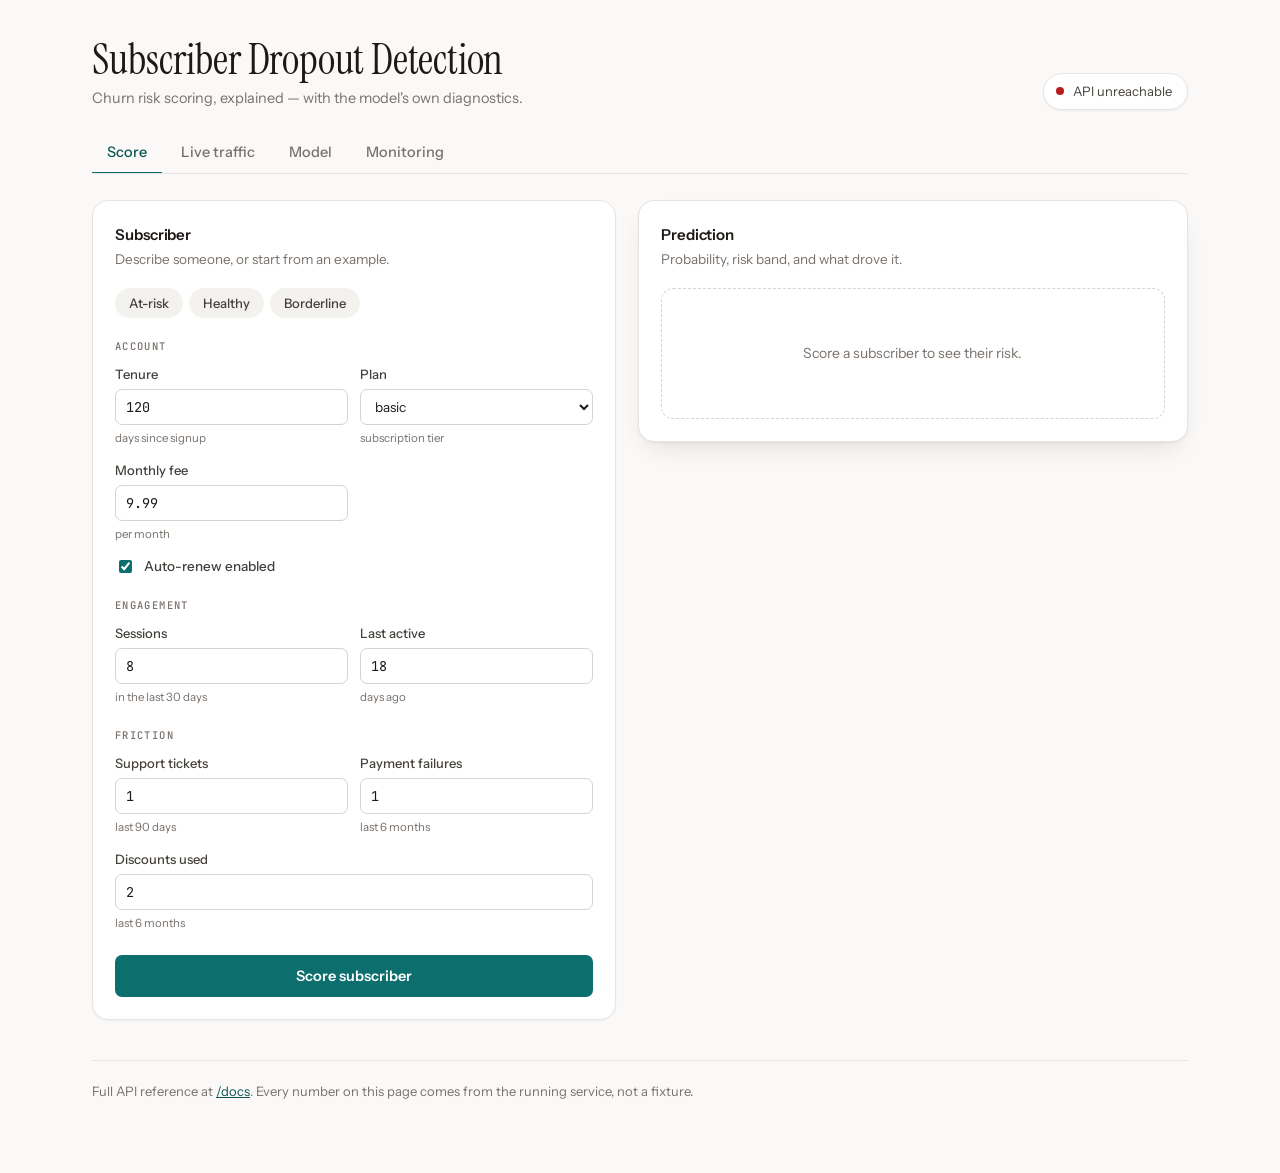
==== src/api/static/index.html @ 989a3d55 "Rebuild the dashboard, and retune presets that had gone quietly wrong The page was a nine-field form" ====
<!doctype html>
<html lang="en">
<head>
<meta charset="utf-8">
<meta name="viewport" content="width=device-width, initial-scale=1">
<title>Subscriber Dropout Detection</title>
<link rel="preconnect" href="https://fonts.googleapis.com">
<link rel="preconnect" href="https://fonts.gstatic.com" crossorigin>
<link rel="stylesheet" href="https://fonts.googleapis.com/css2?family=Instrument+Sans:wght@400;500;600&family=Instrument+Serif&family=JetBrains+Mono:wght@400;500&display=swap">
<style>
  /* ---------------------------------------------------------------------- *
   * Tokens. Every colour is declared here first so both themes resolve as a
   * set; the dark block below only ever redefines, never introduces.
   * ---------------------------------------------------------------------- */
  :root {
    --paper:      #FAF9F7;
    --surface:    #FFFFFF;
    --sunk:       #F4F2EE;
    --ink:        #1C1917;
    --ink-soft:   #44403C;
    --muted:      #78716C;
    --line:       #E7E5E4;
    --line-firm:  #D6D3D1;

    --accent:      #0D6E6E;
    --accent-soft: #E6F2F1;
    --accent-ink:  #0A5555;

    --low:         #15803D;
    --low-soft:    #E8F5ED;
    --medium:      #B45309;
    --medium-soft: #FDF3E7;
    --high:        #B91C1C;
    --high-soft:   #FCEDEC;

    --shadow-sm: 0 1px 2px rgba(28, 25, 23, .05);
    --shadow-md: 0 1px 2px rgba(28, 25, 23, .05), 0 12px 28px -12px rgba(28, 25, 23, .16);

    --font-display: "Instrument Serif", Georgia, "Times New Roman", serif;
    --font-ui: "Instrument Sans", ui-sans-serif, -apple-system, "Segoe UI", Roboto, sans-serif;
    --font-mono: "JetBrains Mono", ui-monospace, SFMono-Regular, Menlo, monospace;

    --r-sm: 7px;
    --r-md: 12px;
    --r-lg: 16px;
  }

  @media (prefers-color-scheme: dark) {
    :root:not([data-theme="light"]) {
      --paper:      #17161A;
      --surface:    #1F1E24;
      --sunk:       #26252C;
      --ink:        #F0EEEA;
      --ink-soft:   #CFCBC4;
      --muted:      #948E85;
      --line:       #302E36;
      --line-firm:  #423F49;

      --accent:      #4FB3A8;
      --accent-soft: #14302D;
      --accent-ink:  #7FD0C6;

      --low:         #57BE7F;
      --low-soft:    #16281D;
      --medium:      #E0A040;
      --medium-soft: #2B2317;
      --high:        #F0736A;
      --high-soft:   #301A19;

      --shadow-sm: 0 1px 2px rgba(0, 0, 0, .4);
      --shadow-md: 0 1px 2px rgba(0, 0, 0, .4), 0 12px 28px -12px rgba(0, 0, 0, .55);
    }
  }

  * { box-sizing: border-box; }

  body {
    margin: 0;
    background: var(--paper);
    color: var(--ink);
    font-family: var(--font-ui);
    font-size: 15px;
    line-height: 1.55;
    -webkit-font-smoothing: antialiased;
  }

  .shell { max-width: 1140px; margin: 0 auto; padding: 0 22px 72px; }

  /* ------------------------------ header ------------------------------- */

  header {
    display: flex;
    flex-wrap: wrap;
    gap: 16px;
    align-items: flex-end;
    justify-content: space-between;
    padding: 38px 0 22px;
  }

  h1 {
    font-family: var(--font-display);
    font-weight: 400;
    font-size: clamp(30px, 4.4vw, 42px);
    line-height: 1.05;
    letter-spacing: -0.005em;
    margin: 0;
  }

  .tagline { margin: 5px 0 0; color: var(--muted); font-size: 14.5px; }

  .status {
    display: inline-flex;
    align-items: center;
    gap: 9px;
    background: var(--surface);
    border: 1px solid var(--line);
    border-radius: 999px;
    padding: 7px 15px 7px 12px;
    font-size: 13px;
    color: var(--ink-soft);
    box-shadow: var(--shadow-sm);
    white-space: nowrap;
  }

  .dot { width: 8px; height: 8px; border-radius: 50%; background: var(--muted); flex: none; }
  .dot.ok { background: var(--low); }
  .dot.bad { background: var(--high); }

  /* ------------------------------- tabs -------------------------------- */

  .tabs {
    display: flex;
    gap: 4px;
    border-bottom: 1px solid var(--line);
    margin-bottom: 26px;
    overflow-x: auto;
  }

  .tab {
    appearance: none;
    background: none;
    border: none;
    border-bottom: 2px solid transparent;
    margin-bottom: -1px;
    padding: 11px 15px;
    font-family: var(--font-ui);
    font-size: 14.5px;
    font-weight: 500;
    color: var(--muted);
    cursor: pointer;
    white-space: nowrap;
    transition: color .15s, border-color .15s;
  }
  .tab:hover { color: var(--ink); }
  .tab.is-active { color: var(--accent-ink); border-bottom-color: var(--accent); }
  .tab:focus-visible { outline: 2px solid var(--accent); outline-offset: -2px; border-radius: 4px; }

  /* ------------------------------- views ------------------------------- */

  .view { display: none; }
  .view.is-active { display: block; }

  .split {
    display: grid;
    grid-template-columns: minmax(0, 1fr) minmax(0, 1.05fr);
    gap: 22px;
    align-items: start;
  }
  @media (max-width: 880px) { .split { grid-template-columns: minmax(0, 1fr); } }

  .card {
    background: var(--surface);
    border: 1px solid var(--line);
    border-radius: var(--r-lg);
    padding: 22px;
    box-shadow: var(--shadow-sm);
  }
  .card.lift { box-shadow: var(--shadow-md); }

  .card-title {
    font-family: var(--font-ui);
    font-size: 15px;
    font-weight: 600;
    margin: 0 0 3px;
    letter-spacing: -0.005em;
  }
  .card-sub { margin: 0 0 18px; color: var(--muted); font-size: 13.5px; }

  /* ------------------------------- form -------------------------------- */

  .presets { display: flex; gap: 6px; margin-bottom: 20px; flex-wrap: wrap; }

  .preset {
    appearance: none;
    background: var(--sunk);
    border: 1px solid transparent;
    border-radius: 999px;
    padding: 6px 13px;
    font-family: var(--font-ui);
    font-size: 13px;
    font-weight: 500;
    color: var(--ink-soft);
    cursor: pointer;
    transition: background .15s, color .15s, border-color .15s;
  }
  .preset:hover { background: var(--accent-soft); color: var(--accent-ink); }
  .preset:focus-visible { outline: 2px solid var(--accent); outline-offset: 2px; }

  .group + .group { margin-top: 20px; }

  .group-label {
    font-family: var(--font-mono);
    font-size: 10.5px;
    font-weight: 500;
    letter-spacing: 0.13em;
    text-transform: uppercase;
    color: var(--muted);
    margin-bottom: 10px;
  }

  .grid { display: grid; grid-template-columns: 1fr 1fr; gap: 12px; }
  @media (max-width: 460px) { .grid { grid-template-columns: 1fr; } }

  .field { display: flex; flex-direction: column; gap: 5px; min-width: 0; }
  .field.wide { grid-column: 1 / -1; }

  .field label { font-size: 13px; font-weight: 500; color: var(--ink-soft); }
  .field .hint { font-size: 11.5px; color: var(--muted); }

  input[type="number"], select {
    font-family: var(--font-mono);
    font-size: 13.5px;
    color: var(--ink);
    background: var(--surface);
    border: 1px solid var(--line-firm);
    border-radius: var(--r-sm);
    padding: 8px 10px;
    width: 100%;
    transition: border-color .15s, box-shadow .15s;
  }
  select { font-family: var(--font-ui); }
  input[type="number"]:focus, select:focus {
    outline: none;
    border-color: var(--accent);
    box-shadow: 0 0 0 3px var(--accent-soft);
  }

  .check { flex-direction: row; align-items: center; gap: 9px; }
  .check input { width: auto; accent-color: var(--accent); }
  .check label { font-size: 13.5px; }

  .submit {
    appearance: none;
    width: 100%;
    margin-top: 22px;
    background: var(--accent);
    color: #fff;
    border: none;
    border-radius: var(--r-sm);
    padding: 12px 18px;
    font-family: var(--font-ui);
    font-size: 14.5px;
    font-weight: 600;
    cursor: pointer;
    transition: background .15s, opacity .15s;
  }
  .submit:hover:not(:disabled) { background: var(--accent-ink); }
  .submit:disabled { opacity: .55; cursor: default; }
  .submit:focus-visible { outline: 2px solid var(--accent); outline-offset: 2px; }

  /* ------------------------------ result ------------------------------- */

  .empty {
    color: var(--muted);
    font-size: 14px;
    text-align: center;
    padding: 54px 20px;
    border: 1px dashed var(--line-firm);
    border-radius: var(--r-md);
  }

  .hidden { display: none !important; }

  .gauge-wrap { display: flex; flex-direction: column; align-items: center; gap: 2px; }
  .gauge { width: 100%; max-width: 260px; height: auto; display: block; }

  .pct {
    font-family: var(--font-display);
    font-size: 46px;
    line-height: 1;
    letter-spacing: -0.01em;
    font-variant-numeric: tabular-nums;
  }

  .band {
    display: inline-block;
    border-radius: 999px;
    padding: 3px 12px;
    font-size: 12px;
    font-weight: 600;
    letter-spacing: 0.02em;
    margin-top: 8px;
  }
  .band.low    { background: var(--low-soft);    color: var(--low); }
  .band.medium { background: var(--medium-soft); color: var(--medium); }
  .band.high   { background: var(--high-soft);   color: var(--high); }

  .gauge-note {
    font-family: var(--font-mono);
    font-size: 11.5px;
    color: var(--muted);
    margin-top: 10px;
    text-align: center;
  }

  .verdict {
    margin: 20px 0 0;
    padding-top: 18px;
    border-top: 1px solid var(--line);
    font-size: 14.5px;
    color: var(--ink-soft);
  }

  /* --------------------------- shap bars ------------------------------- */

  .drivers { margin-top: 20px; }

  .driver { margin-bottom: 13px; }
  .driver:last-child { margin-bottom: 0; }

  .driver-top {
    display: flex;
    justify-content: space-between;
    align-items: baseline;
    gap: 12px;
    margin-bottom: 5px;
  }
  .driver-label { font-size: 13.5px; color: var(--ink-soft); min-width: 0; }
  .driver-val {
    font-family: var(--font-mono);
    font-size: 12px;
    font-variant-numeric: tabular-nums;
    flex: none;
  }
  .driver-val.up { color: var(--high); }
  .driver-val.down { color: var(--low); }

  /* Diverging bar: a centre line with the bar growing left (lowers risk) or
     right (raises risk), so direction is readable without reading the number. */
  .diverge { position: relative; height: 9px; background: var(--sunk); border-radius: 999px; }
  .diverge::before {
    content: "";
    position: absolute;
    left: 50%; top: -2px; bottom: -2px;
    width: 1px;
    background: var(--line-firm);
  }
  .diverge span {
    position: absolute;
    top: 0; bottom: 0;
    border-radius: 999px;
    transition: width .3s ease, left .3s ease;
  }
  .diverge span.up { background: var(--high); left: 50%; }
  .diverge span.down { background: var(--low); }

  .method {
    margin-top: 18px;
    font-family: var(--font-mono);
    font-size: 11px;
    color: var(--muted);
  }

  .error {
    margin-top: 16px;
    background: var(--high-soft);
    border: 1px solid var(--high);
    border-radius: var(--r-sm);
    padding: 11px 14px;
    font-size: 13.5px;
    color: var(--high);
  }

  /* ------------------------------ tiles -------------------------------- */

  .tiles {
    display: grid;
    grid-template-columns: repeat(auto-fit, minmax(158px, 1fr));
    gap: 12px;
    margin-bottom: 22px;
  }

  .tile {
    background: var(--surface);
    border: 1px solid var(--line);
    border-radius: var(--r-md);
    padding: 15px 17px;
  }
  .tile-l {
    font-family: var(--font-mono);
    font-size: 10.5px;
    letter-spacing: 0.11em;
    text-transform: uppercase;
    color: var(--muted);
    display: block;
    margin-bottom: 7px;
  }
  .tile-v {
    font-family: var(--font-display);
    font-size: 27px;
    line-height: 1.1;
    font-variant-numeric: tabular-nums;
    display: block;
  }
  .tile-s { font-size: 12.5px; color: var(--muted); display: block; margin-top: 3px; }

  /* stacked proportion bar for the risk-band mix */
  .stack { display: flex; height: 30px; border-radius: var(--r-sm); overflow: hidden; background: var(--sunk); }
  .stack i { display: block; transition: width .35s ease; }
  .stack i.low { background: var(--low); }
  .stack i.medium { background: var(--medium); }
  .stack i.high { background: var(--high); }

  .legend { display: flex; gap: 18px; flex-wrap: wrap; margin-top: 12px; font-size: 13px; color: var(--ink-soft); }
  .legend span { display: inline-flex; align-items: center; gap: 7px; }
  .legend b { width: 9px; height: 9px; border-radius: 2px; display: inline-block; }
  .legend .n { font-family: var(--font-mono); font-variant-numeric: tabular-nums; color: var(--muted); }

  /* percentile track */
  .track { position: relative; height: 8px; background: var(--sunk); border-radius: 999px; margin: 26px 0 8px; }
  .track i { position: absolute; top: -5px; width: 2px; height: 18px; background: var(--accent); border-radius: 1px; }
  .track i::after {
    content: attr(data-l);
    position: absolute;
    top: -19px; left: 50%;
    transform: translateX(-50%);
    font-family: var(--font-mono);
    font-size: 10px;
    color: var(--muted);
    white-space: nowrap;
  }

  /* ---------------------------- key/value ------------------------------ */

  .kv { display: grid; grid-template-columns: minmax(150px, auto) 1fr; gap: 10px 20px; }
  @media (max-width: 560px) { .kv { grid-template-columns: 1fr; gap: 3px 0; } }
  .kv dt { font-size: 13px; color: var(--muted); }
  .kv dd {
    margin: 0;
    font-family: var(--font-mono);
    font-size: 13px;
    color: var(--ink-soft);
    word-break: break-word;
  }
  @media (max-width: 560px) { .kv dd { margin-bottom: 9px; } }

  .chips { display: flex; flex-wrap: wrap; gap: 6px; }
  .chip {
    font-family: var(--font-mono);
    font-size: 11.5px;
    background: var(--sunk);
    border-radius: var(--r-sm);
    padding: 3px 8px;
    color: var(--ink-soft);
  }

  /* ------------------------------ drift -------------------------------- */

  .row-actions { display: flex; gap: 8px; flex-wrap: wrap; margin-bottom: 18px; }

  .ghost {
    appearance: none;
    background: var(--surface);
    border: 1px solid var(--line-firm);
    border-radius: var(--r-sm);
    padding: 8px 14px;
    font-family: var(--font-ui);
    font-size: 13.5px;
    font-weight: 500;
    color: var(--ink-soft);
    cursor: pointer;
    transition: border-color .15s, color .15s;
  }
  .ghost:hover:not(:disabled) { border-color: var(--accent); color: var(--accent-ink); }
  .ghost:disabled { opacity: .55; cursor: default; }
  .ghost:focus-visible { outline: 2px solid var(--accent); outline-offset: 2px; }

  .psi { margin-bottom: 11px; }
  .psi:last-child { margin-bottom: 0; }
  .psi-top { display: flex; justify-content: space-between; gap: 12px; font-size: 13px; margin-bottom: 4px; }
  .psi-name { color: var(--ink-soft); font-family: var(--font-mono); font-size: 12.5px; }
  .psi-val { font-family: var(--font-mono); font-size: 12px; font-variant-numeric: tabular-nums; flex: none; }
  .psi-bar { height: 7px; background: var(--sunk); border-radius: 999px; overflow: hidden; }
  .psi-bar i { display: block; height: 100%; border-radius: 999px; transition: width .3s ease; }
  .psi-bar i.stable { background: var(--low); }
  .psi-bar i.moderate { background: var(--medium); }
  .psi-bar i.significant { background: var(--high); }

  .verdict-pill {
    display: inline-block;
    border-radius: 999px;
    padding: 3px 12px;
    font-size: 12px;
    font-weight: 600;
    margin-bottom: 16px;
  }
  .verdict-pill.stable { background: var(--low-soft); color: var(--low); }
  .verdict-pill.moderate { background: var(--medium-soft); color: var(--medium); }
  .verdict-pill.significant { background: var(--high-soft); color: var(--high); }

  footer {
    margin-top: 40px;
    padding-top: 20px;
    border-top: 1px solid var(--line);
    font-size: 13px;
    color: var(--muted);
  }
  footer a { color: var(--accent-ink); }

  @media (prefers-reduced-motion: reduce) {
    * { animation-duration: .001ms !important; transition-duration: .001ms !important; }
  }
</style>
</head>
<body>
<div class="shell">

  <header>
    <div>
      <h1>Subscriber Dropout Detection</h1>
      <p class="tagline">Churn risk scoring, explained — with the model's own diagnostics.</p>
    </div>
    <div class="status" id="status">
      <span class="dot" id="statusDot"></span>
      <span id="statusText">checking…</span>
    </div>
  </header>

  <nav class="tabs">
    <button type="button" class="tab is-active" data-view="score">Score</button>
    <button type="button" class="tab" data-view="live">Live traffic</button>
    <button type="button" class="tab" data-view="model">Model</button>
    <button type="button" class="tab" data-view="monitoring">Monitoring</button>
  </nav>

  <!-- =========================== SCORE =========================== -->
  <section class="view is-active" data-view="score">
    <div class="split">

      <div class="card">
        <p class="card-title">Subscriber</p>
        <p class="card-sub">Describe someone, or start from an example.</p>

        <div class="presets">
          <button type="button" class="preset" data-preset="at_risk">At-risk</button>
          <button type="button" class="preset" data-preset="healthy">Healthy</button>
          <button type="button" class="preset" data-preset="borderline">Borderline</button>
        </div>

        <form id="form">
          <div class="group">
            <div class="group-label">Account</div>
            <div class="grid">
              <div class="field">
                <label for="tenure_days">Tenure</label>
                <input type="number" id="tenure_days" min="0" max="20000" step="1" required>
                <span class="hint">days since signup</span>
              </div>
              <div class="field">
                <label for="plan_type">Plan</label>
                <select id="plan_type">
                  <option value="basic">basic</option>
                  <option value="standard">standard</option>
                  <option value="premium">premium</option>
                </select>
                <span class="hint">subscription tier</span>
              </div>
              <div class="field">
                <label for="monthly_fee">Monthly fee</label>
                <input type="number" id="monthly_fee" min="0" max="10000" step="0.01" required>
                <span class="hint">per month</span>
              </div>
              <div class="field check wide">
                <input type="checkbox" id="is_auto_renew_enabled">
                <label for="is_auto_renew_enabled">Auto-renew enabled</label>
              </div>
            </div>
          </div>

          <div class="group">
            <div class="group-label">Engagement</div>
            <div class="grid">
              <div class="field">
                <label for="avg_session_count_last_30d">Sessions</label>
                <input type="number" id="avg_session_count_last_30d" min="0" max="10000" step="0.1" required>
                <span class="hint">in the last 30 days</span>
              </div>
              <div class="field">
                <label for="last_activity_days_ago">Last active</label>
                <input type="number" id="last_activity_days_ago" min="0" max="20000" step="1" required>
                <span class="hint">days ago</span>
              </div>
            </div>
          </div>

          <div class="group">
            <div class="group-label">Friction</div>
            <div class="grid">
              <div class="field">
                <label for="support_tickets_last_90d">Support tickets</label>
                <input type="number" id="support_tickets_last_90d" min="0" max="1000" step="1" required>
                <span class="hint">last 90 days</span>
              </div>
              <div class="field">
                <label for="payment_failures_last_6m">Payment failures</label>
                <input type="number" id="payment_failures_last_6m" min="0" max="1000" step="1" required>
                <span class="hint">last 6 months</span>
              </div>
              <div class="field wide">
                <label for="discounts_used_last_6m">Discounts used</label>
                <input type="number" id="discounts_used_last_6m" min="0" max="1000" step="1" required>
                <span class="hint">last 6 months</span>
              </div>
            </div>
          </div>

          <button type="submit" class="submit" id="submit">Score subscriber</button>
        </form>
      </div>

      <div class="card lift">
        <p class="card-title">Prediction</p>
        <p class="card-sub">Probability, risk band, and what drove it.</p>

        <div id="empty" class="empty">Score a subscriber to see their risk.</div>

        <div id="result" class="hidden">
          <div class="gauge-wrap">
            <svg class="gauge" viewBox="0 0 240 150" role="img" aria-labelledby="gaugeTitle">
              <title id="gaugeTitle">Dropout probability against the decision threshold</title>
              <path id="arcLow"    d="M 20 120 A 100 100 0 0 1 220 120" fill="none" stroke-width="14" stroke-linecap="round"></path>
              <path id="arcMedium" d="M 20 120 A 100 100 0 0 1 220 120" fill="none" stroke-width="14" stroke-linecap="butt"></path>
              <path id="arcHigh"   d="M 20 120 A 100 100 0 0 1 220 120" fill="none" stroke-width="14" stroke-linecap="round"></path>
              <line id="thrTick" x1="0" y1="0" x2="0" y2="0" stroke-width="2"></line>
              <circle id="marker" cx="0" cy="0" r="7" stroke-width="3"></circle>
              <text id="pctText" x="120" y="112" text-anchor="middle" class="pct" fill="currentColor">—</text>
            </svg>
            <span id="band" class="band low">—</span>
            <div class="gauge-note" id="gaugeNote"></div>
          </div>

          <p class="verdict" id="verdict"></p>

          <div class="drivers" id="drivers"></div>
          <div class="method" id="method"></div>
        </div>

        <div id="error" class="error hidden"></div>
      </div>

    </div>
  </section>

  <!-- =========================== LIVE =========================== -->
  <section class="view" data-view="live">
    <div class="tiles">
      <div class="tile">
        <span class="tile-l">Scored</span>
        <span class="tile-v" id="mServed">—</span>
        <span class="tile-s">predictions served</span>
      </div>
      <div class="tile">
        <span class="tile-l">Flagged</span>
        <span class="tile-v" id="mFlagged">—</span>
        <span class="tile-s" id="mFlaggedSub">at or above threshold</span>
      </div>
      <div class="tile">
        <span class="tile-l">Mean score</span>
        <span class="tile-v" id="mMean">—</span>
        <span class="tile-s">across the window</span>
      </div>
      <div class="tile">
        <span class="tile-l">Shift</span>
        <span class="tile-v" id="mShift">—</span>
        <span class="tile-s">vs the training mean</span>
      </div>
    </div>

    <div class="card">
      <p class="card-title">Risk mix</p>
      <p class="card-sub">How the scored population splits across the three bands.</p>
      <div class="stack">
        <i class="low" id="sLow" style="width:0%"></i>
        <i class="medium" id="sMedium" style="width:0%"></i>
        <i class="high" id="sHigh" style="width:0%"></i>
      </div>
      <div class="legend">
        <span><b style="background:var(--low)"></b> Low <span class="n" id="nLow">0</span></span>
        <span><b style="background:var(--medium)"></b> Medium <span class="n" id="nMedium">0</span></span>
        <span><b style="background:var(--high)"></b> High <span class="n" id="nHigh">0</span></span>
      </div>
    </div>

    <div class="card" style="margin-top:22px">
      <p class="card-title">Score spread</p>
      <p class="card-sub">Where the recent predictions actually landed, 0 to 1.</p>
      <div class="track" id="spread"></div>
      <div class="gauge-note" id="spreadNote" style="text-align:left"></div>
    </div>
  </section>

  <!-- =========================== MODEL =========================== -->
  <section class="view" data-view="model">
    <div class="card">
      <p class="card-title">Provenance</p>
      <p class="card-sub">Which artifact is answering requests, and where it came from.</p>
      <dl class="kv" id="modelKv"></dl>
    </div>

    <div class="card" style="margin-top:22px">
      <p class="card-title">Required inputs</p>
      <p class="card-sub">Every column the pipeline expects on a request.</p>
      <div class="chips" id="modelCols"></div>
    </div>

    <div class="card" style="margin-top:22px">
      <p class="card-title">Reading the drivers</p>
      <p class="card-sub">Two things about this model surprise people. Both are real.</p>
      <dl class="kv">
        <dt>Auto-renew reads backwards</dt>
        <dd>
          Enabling it raises predicted risk sharply — 0.0024 to 0.6037 on an otherwise
          identical subscriber. On KKBox's data an active auto-renew accompanies the
          short prepaid plans that churn most, so the model learned the association the
          data actually contains rather than the one intuition expects.
        </dd>
        <dt>Two inputs do nothing</dt>
        <dd>
          support_tickets_last_90d and payment_failures_last_6m move the prediction by
          exactly zero across their whole range. KKBox publishes no customer-service data
          and records a transaction only when money moved, so both columns are constant in
          training. They are kept on the form because the request schema requires them.
        </dd>
      </dl>
    </div>

    <div class="card" style="margin-top:22px">
      <p class="card-title">Library versions</p>
      <p class="card-sub">Pinned at training time — a mismatch here is how artifacts silently break.</p>
      <dl class="kv" id="modelLibs"></dl>
    </div>
  </section>

  <!-- ========================= MONITORING ========================= -->
  <section class="view" data-view="monitoring">
    <div class="card">
      <p class="card-title">Champion vs challenger</p>
      <p class="card-sub">Shadow scoring runs both models on live traffic and serves only the champion.</p>
      <div id="shadowBody"><div class="empty">Loading…</div></div>
    </div>

    <div class="card" style="margin-top:22px">
      <p class="card-title">Input drift</p>
      <p class="card-sub">
        Population Stability Index per feature, against the training distribution.
        The sample is synthetic — 400 subscribers jittered from the three presets — so it
        differs from the real training population by construction and absolute PSI runs
        high. What is worth watching is the <em>comparison</em>: shift engagement and
        recency, and see which features climb.
      </p>
      <div class="row-actions">
        <button type="button" class="ghost" id="driftNormal">Send baseline sample</button>
        <button type="button" class="ghost" id="driftShifted">Send disengaged sample</button>
      </div>
      <div id="driftBody"><div class="empty">No sample sent yet.</div></div>
    </div>
  </section>

  <footer>
    Full API reference at <a href="/docs">/docs</a>. Every number on this page comes from
    the running service, not a fixture.
  </footer>

</div>

<script>
  // Retuned for the model trained on real KKBox data. The previous values were
  // set against the simulator and had gone quietly wrong: "at-risk" scored
  // 1.93% and read LOW, while "borderline" scored 60% and read HIGH. The test
  // suite only asserts at_risk > healthy, which held by 0.0066, so nothing
  // failed - the demo just said the opposite of what the buttons promised.
  //
  // Scored against the live service: 0.6037 high / 0.0501 medium / 0.0005 low.
  // One of each band, so the risk mix on the Live tab shows all three.
  const PRESETS = {
    at_risk: {
      tenure_days: 120, plan_type: "basic", monthly_fee: 9.99,
      avg_session_count_last_30d: 8.0, last_activity_days_ago: 18,
      support_tickets_last_90d: 1, payment_failures_last_6m: 1,
      discounts_used_last_6m: 2, is_auto_renew_enabled: true,
    },
    healthy: {
      tenure_days: 1800, plan_type: "premium", monthly_fee: 149.0,
      avg_session_count_last_30d: 22.0, last_activity_days_ago: 2,
      support_tickets_last_90d: 0, payment_failures_last_6m: 0,
      discounts_used_last_6m: 0, is_auto_renew_enabled: false,
    },
    // Lands at 0.0501 against a threshold of 0.05 - a hair over the line, so
    // the marker sits exactly where the label flips.
    borderline: {
      tenure_days: 200, plan_type: "basic", monthly_fee: 180.0,
      avg_session_count_last_30d: 4.0, last_activity_days_ago: 1,
      support_tickets_last_90d: 0, payment_failures_last_6m: 0,
      discounts_used_last_6m: 0, is_auto_renew_enabled: true,
    },
  };

  const NUMERIC_INT = [
    "tenure_days", "last_activity_days_ago", "support_tickets_last_90d",
    "payment_failures_last_6m", "discounts_used_last_6m",
  ];
  const NUMERIC_FLOAT = ["monthly_fee", "avg_session_count_last_30d"];

  const $ = (id) => document.getElementById(id);

  // Matches HIGH_RISK_SPAN in src/api/service.py: "high" begins halfway from
  // the decision threshold to certainty, so the bands move when it is retuned.
  const HIGH_RISK_SPAN = 0.5;
  const ARC_LEN = Math.PI * 100;

  /* ----------------------------- formatting ---------------------------- */

  function pct(value) {
    const p = value * 100;
    if (p > 0 && p < 1) return p.toFixed(2) + "%";
    if (p < 10) return p.toFixed(1) + "%";
    return Math.round(p) + "%";
  }

  function signed(value, digits) {
    const n = Number(value);
    return (n >= 0 ? "+" : "") + n.toFixed(digits === undefined ? 3 : digits);
  }

  function arcPoint(fraction) {
    const angle = Math.PI - Math.max(0, Math.min(1, fraction)) * Math.PI;
    return { x: 120 + 100 * Math.cos(angle), y: 120 - 100 * Math.sin(angle) };
  }

  /* -------------------------------- tabs ------------------------------- */

  let liveTimer = null;

  function showView(name) {
    document.querySelectorAll(".tab").forEach((t) => {
      t.classList.toggle("is-active", t.dataset.view === name);
    });
    document.querySelectorAll(".view").forEach((v) => {
      v.classList.toggle("is-active", v.dataset.view === name);
    });

    // Only poll while the live tab is actually visible.
    if (liveTimer) { clearInterval(liveTimer); liveTimer = null; }
    if (name === "live") {
      refreshMetrics();
      liveTimer = setInterval(refreshMetrics, 5000);
    }
    if (name === "model") refreshModel();
    if (name === "monitoring") refreshShadow();
  }

  /* ------------------------------- form -------------------------------- */

  function applyPreset(name) {
    const preset = PRESETS[name];
    if (!preset) return;
    Object.keys(preset).forEach((key) => {
      const el = $(key);
      if (!el) return;
      if (el.type === "checkbox") el.checked = preset[key];
      else el.value = preset[key];
    });
  }

  function readForm() {
    const payload = { plan_type: $("plan_type").value };
    NUMERIC_INT.forEach((k) => { payload[k] = parseInt($(k).value, 10); });
    NUMERIC_FLOAT.forEach((k) => { payload[k] = parseFloat($(k).value); });
    payload.is_auto_renew_enabled = $("is_auto_renew_enabled").checked;
    return payload;
  }

  function formatValidationError(detail) {
    if (!Array.isArray(detail)) return String(detail || "Request failed.");
    return detail
      .map((d) => `${(d.loc || []).slice(-1)[0] || "field"}: ${d.msg}`)
      .join("; ");
  }

  function showError(message) {
    $("error").textContent = message;
    $("error").classList.remove("hidden");
  }

  /* ------------------------------ rendering ---------------------------- */

  function renderGauge(probability, threshold) {
    const highStart = threshold + (1 - threshold) * HIGH_RISK_SPAN;

    const segment = (el, from, to, color) => {
      const len = Math.max(0, to - from) * ARC_LEN;
      el.setAttribute("stroke", color);
      el.setAttribute("stroke-dasharray", `${len} ${ARC_LEN}`);
      el.setAttribute("stroke-dashoffset", `${-from * ARC_LEN}`);
    };

    const css = getComputedStyle(document.body);
    segment($("arcLow"), 0, threshold, css.getPropertyValue("--low").trim());
    segment($("arcMedium"), threshold, highStart, css.getPropertyValue("--medium").trim());
    segment($("arcHigh"), highStart, 1, css.getPropertyValue("--high").trim());

    const t = arcPoint(threshold);
    const inner = { x: 120 + 84 * Math.cos(Math.PI - threshold * Math.PI),
                    y: 120 - 84 * Math.sin(Math.PI - threshold * Math.PI) };
    const outer = { x: 120 + 116 * Math.cos(Math.PI - threshold * Math.PI),
                    y: 120 - 116 * Math.sin(Math.PI - threshold * Math.PI) };
    const tick = $("thrTick");
    tick.setAttribute("x1", inner.x); tick.setAttribute("y1", inner.y);
    tick.setAttribute("x2", outer.x); tick.setAttribute("y2", outer.y);
    tick.setAttribute("stroke", css.getPropertyValue("--ink").trim());

    const m = arcPoint(probability);
    const marker = $("marker");
    marker.setAttribute("cx", m.x);
    marker.setAttribute("cy", m.y);
    marker.setAttribute("fill", css.getPropertyValue("--ink").trim());
    marker.setAttribute("stroke", css.getPropertyValue("--surface").trim());

    $("pctText").textContent = pct(probability);
    $("gaugeNote").textContent =
      `decision threshold ${pct(threshold)} · marked on the arc`;
    void t;
  }

  function renderDrivers(attributions, factors) {
    const host = $("drivers");
    host.replaceChildren();

    if (!attributions || !attributions.length) {
      (factors || []).forEach((text) => {
        const row = document.createElement("div");
        row.className = "driver";
        const top = document.createElement("div");
        top.className = "driver-top";
        const label = document.createElement("span");
        label.className = "driver-label";
        label.textContent = text;
        top.appendChild(label);
        row.appendChild(top);
        host.appendChild(row);
      });
      return;
    }

    // Scale every bar against the strongest contributor in this response, so
    // the shape is always readable regardless of absolute magnitude.
    const peak = Math.max(...attributions.map((a) => Math.abs(a.contribution)), 1e-9);

    attributions.forEach((a) => {
      const raises = a.direction === "increases_risk";
      const share = (Math.abs(a.contribution) / peak) * 50;

      const row = document.createElement("div");
      row.className = "driver";

      const top = document.createElement("div");
      top.className = "driver-top";

      const label = document.createElement("span");
      label.className = "driver-label";
      label.textContent = a.description;

      const val = document.createElement("span");
      val.className = "driver-val " + (raises ? "up" : "down");
      val.textContent = signed(a.contribution);

      top.append(label, val);

      const bar = document.createElement("div");
      bar.className = "diverge";
      const fill = document.createElement("span");
      fill.className = raises ? "up" : "down";
      fill.style.width = share + "%";
      if (!raises) fill.style.left = (50 - share) + "%";
      bar.appendChild(fill);

      row.append(top, bar);
      host.appendChild(row);
    });
  }

  function render(data) {
    $("error").classList.add("hidden");
    $("empty").classList.add("hidden");
    $("result").classList.remove("hidden");

    renderGauge(data.dropout_probability, data.threshold);

    const band = $("band");
    band.className = "band " + data.risk_level;
    band.textContent = data.risk_level + " risk";

    $("verdict").textContent = data.explanation;
    renderDrivers(data.attributions, data.top_risk_factors);

    $("method").textContent = data.explanation_method === "shap"
      ? "Drivers attributed with SHAP · values are log-odds contributions"
      : "Rule-based explanation · describes the inputs, not the model's decision";
  }

  /* ------------------------------ scoring ------------------------------ */

  async function score(event) {
    event.preventDefault();
    const button = $("submit");
    button.disabled = true;
    button.textContent = "Scoring…";

    try {
      const response = await fetch("/predict", {
        method: "POST",
        headers: { "Content-Type": "application/json" },
        body: JSON.stringify(readForm()),
      });
      const data = await response.json();

      if (response.status === 422) showError(formatValidationError(data.detail));
      else if (!response.ok) showError(data.detail || `Request failed (${response.status}).`);
      else render(data);
    } catch (err) {
      showError(`Could not reach the API: ${err.message}`);
    } finally {
      button.disabled = false;
      button.textContent = "Score subscriber";
    }
  }

  /* ------------------------------- status ------------------------------ */

  async function refreshStatus() {
    try {
      const info = await fetch("/ready").then((r) => r.json());
      $("statusDot").className = "dot " + (info.model_loaded ? "ok" : "bad");
      if (info.model_loaded) {
        const meta = await fetch("/model-info").then((r) => r.json());
        $("statusText").textContent =
          `${meta.model_name} · threshold ${meta.decision_threshold}`;
      } else {
        $("statusText").textContent = info.detail || "no model loaded";
      }
    } catch (err) {
      $("statusDot").className = "dot bad";
      $("statusText").textContent = "API unreachable";
    }
  }

  /* -------------------------------- live ------------------------------- */

  async function refreshMetrics() {
    let m;
    try {
      m = await fetch("/metrics").then((r) => r.json());
    } catch (err) {
      return;
    }

    $("mServed").textContent = m.served_total.toLocaleString();
    $("mFlagged").textContent = pct(m.flagged_rate);
    $("mFlaggedSub").textContent = `at or above ${m.threshold}`;
    $("mMean").textContent = m.probability.mean === null ? "—" : pct(m.probability.mean);
    $("mShift").textContent =
      m.probability_mean_shift === null ? "—" : signed(m.probability_mean_shift, 4);

    const levels = m.risk_levels || {};
    const low = levels.low || 0, medium = levels.medium || 0, high = levels.high || 0;
    const total = low + medium + high;

    $("nLow").textContent = low.toLocaleString();
    $("nMedium").textContent = medium.toLocaleString();
    $("nHigh").textContent = high.toLocaleString();

    const share = (n) => (total ? (n / total) * 100 : 0);
    $("sLow").style.width = share(low) + "%";
    $("sMedium").style.width = share(medium) + "%";
    $("sHigh").style.width = share(high) + "%";

    const spread = $("spread");
    spread.replaceChildren();
    const p = m.probability || {};
    [["min", p.min], ["p50", p.p50], ["p90", p.p90], ["max", p.max]].forEach(([name, v]) => {
      if (v === null || v === undefined) return;
      const tick = document.createElement("i");
      tick.style.left = Math.max(0, Math.min(100, v * 100)) + "%";
      tick.dataset.l = name;
      spread.appendChild(tick);
    });
    $("spreadNote").textContent = total
      ? `${m.window_size} of ${m.window_capacity} slots in the rolling window`
      : "nothing scored yet — score a subscriber and come back";
  }

  /* -------------------------------- model ------------------------------ */

  async function refreshModel() {
    let meta;
    try {
      meta = await fetch("/model-info").then((r) => r.json());
    } catch (err) {
      return;
    }

    const rows = [
      ["Model", meta.model_name],
      ["Trained at", meta.trained_at || "unknown"],
      ["Decision threshold", meta.decision_threshold],
      ["Served from", meta.served_from],
      ["Registry version", meta.registry_version || "not registered"],
    ];
    const kv = $("modelKv");
    kv.replaceChildren();
    rows.forEach(([k, v]) => {
      const dt = document.createElement("dt");
      dt.textContent = k;
      const dd = document.createElement("dd");
      dd.textContent = String(v);
      kv.append(dt, dd);
    });

    const cols = $("modelCols");
    cols.replaceChildren();
    (meta.required_input_columns || []).forEach((c) => {
      const chip = document.createElement("span");
      chip.className = "chip";
      chip.textContent = c;
      cols.appendChild(chip);
    });

    const libs = $("modelLibs");
    libs.replaceChildren();
    Object.entries(meta.library_versions || {}).forEach(([k, v]) => {
      const dt = document.createElement("dt");
      dt.textContent = k;
      const dd = document.createElement("dd");
      dd.textContent = v;
      libs.append(dt, dd);
    });
  }

  /* ------------------------------- shadow ------------------------------ */

  async function refreshShadow() {
    const host = $("shadowBody");
    let s;
    try {
      s = await fetch("/monitoring/shadow").then((r) => r.json());
    } catch (err) {
      host.replaceChildren(el("div", "empty", "Could not load shadow report."));
      return;
    }

    host.replaceChildren();

    if (!s.enabled || !s.active) {
      host.appendChild(el("div", "empty", s.detail || "No challenger is registered."));
      return;
    }

    const tiles = document.createElement("div");
    tiles.className = "tiles";
    const add = (label, value, sub) => {
      const t = document.createElement("div");
      t.className = "tile";
      t.append(
        el("span", "tile-l", label),
        el("span", "tile-v", value),
        el("span", "tile-s", sub)
      );
      tiles.appendChild(t);
    };

    add("Agreement", s.agreement_rate === null ? "—" : pct(s.agreement_rate),
        `${s.compared_total} comparisons`);
    add("Outreach delta", s.flagged_rate_delta === null ? "—" : signed(s.flagged_rate_delta, 4),
        "challenger minus champion");
    add("Divergence", s.mean_absolute_divergence === null ? "—" : s.mean_absolute_divergence.toFixed(4),
        "mean absolute");
    add("Errors", String(s.errors_total), "challenger failures");

    host.appendChild(tiles);

    const note = el("div", "gauge-note",
      s.sufficient_evidence
        ? `champion ${s.champion_version || "?"} vs challenger ${s.challenger_version || "?"}`
        : `not enough evidence yet — ${s.compared_total} of ${s.required} comparisons`);
    note.style.textAlign = "left";
    host.appendChild(note);
  }

  function el(tag, cls, text) {
    const node = document.createElement(tag);
    if (cls) node.className = cls;
    if (text !== undefined) node.textContent = text;
    return node;
  }

  /* -------------------------------- drift ------------------------------ */

  // Drift needs a population, and a browser has none — so build one by
  // jittering the presets. The shifted variant deliberately pushes the two
  // features churn is most sensitive to, which is what makes PSI move.
  function sampleSubscribers(count, shifted) {
    const base = [PRESETS.healthy, PRESETS.borderline, PRESETS.at_risk];
    const out = [];
    for (let i = 0; i < count; i += 1) {
      const seed = { ...base[i % base.length] };
      const jitter = (v, spread) => Math.max(0, v + (Math.random() - 0.5) * spread);

      seed.tenure_days = Math.round(jitter(seed.tenure_days, 120));
      seed.monthly_fee = Number(jitter(seed.monthly_fee, 6).toFixed(2));
      seed.avg_session_count_last_30d = Number(
        jitter(shifted ? seed.avg_session_count_last_30d * 0.35 : seed.avg_session_count_last_30d, 6).toFixed(1)
      );
      // Clamped to tenure: the request schema rejects anyone inactive for
      // longer than they have existed, and jittering both independently
      // produces exactly that often enough to fail the whole batch.
      seed.last_activity_days_ago = Math.min(
        seed.tenure_days,
        Math.round(jitter(shifted ? seed.last_activity_days_ago + 45 : seed.last_activity_days_ago, 10))
      );
      seed.support_tickets_last_90d = Math.round(jitter(seed.support_tickets_last_90d, 2));
      seed.payment_failures_last_6m = Math.round(jitter(seed.payment_failures_last_6m, 2));
      seed.discounts_used_last_6m = Math.round(jitter(seed.discounts_used_last_6m, 2));
      out.push(seed);
    }
    return out;
  }

  async function runDrift(shifted) {
    const host = $("driftBody");
    const buttons = [$("driftNormal"), $("driftShifted")];
    buttons.forEach((b) => { b.disabled = true; });
    host.replaceChildren(el("div", "empty", "Scoring a sample…"));

    try {
      const response = await fetch("/monitoring/drift", {
        method: "POST",
        headers: { "Content-Type": "application/json" },
        body: JSON.stringify({ subscribers: sampleSubscribers(400, shifted) }),
      });
      const d = await response.json();

      if (!response.ok) {
        host.replaceChildren(el("div", "empty", d.detail || "Drift check failed."));
        return;
      }
      renderDrift(d, shifted);
    } catch (err) {
      host.replaceChildren(el("div", "empty", `Could not reach the API: ${err.message}`));
    } finally {
      buttons.forEach((b) => { b.disabled = false; });
    }
  }

  function renderDrift(d, shifted) {
    const host = $("driftBody");
    host.replaceChildren();

    const pill = el("span", "verdict-pill " + d.overall_verdict, d.overall_verdict);
    host.appendChild(pill);

    const caption = el("div", "gauge-note",
      `${d.n_samples} ${shifted ? "disengaged" : "baseline"} subscribers · ` +
      (d.sufficient_sample ? "sample large enough to trust" : "sample too small to trust"));
    caption.style.textAlign = "left";
    caption.style.marginBottom = "16px";
    host.appendChild(caption);

    const worst = Math.max(...(d.features || []).map((f) => f.psi), 0.25);
    (d.features || []).slice(0, 10).forEach((f) => {
      const row = el("div", "psi");
      const top = el("div", "psi-top");
      top.append(
        el("span", "psi-name", f.feature),
        el("span", "psi-val", f.psi.toFixed(3))
      );
      const bar = el("div", "psi-bar");
      const fill = el("i", f.verdict);
      fill.style.width = Math.min(100, (f.psi / worst) * 100) + "%";
      bar.appendChild(fill);
      row.append(top, bar);
      host.appendChild(row);
    });
  }

  /* -------------------------------- wiring ----------------------------- */

  document.querySelectorAll(".tab").forEach((tab) => {
    tab.addEventListener("click", () => showView(tab.dataset.view));
  });
  document.querySelectorAll(".preset").forEach((button) => {
    button.addEventListener("click", () => applyPreset(button.dataset.preset));
  });
  $("form").addEventListener("submit", score);
  $("driftNormal").addEventListener("click", () => runDrift(false));
  $("driftShifted").addEventListener("click", () => runDrift(true));

  applyPreset("at_risk");
  refreshStatus();
  setInterval(refreshStatus, 15000);
</script>
</body>
</html>
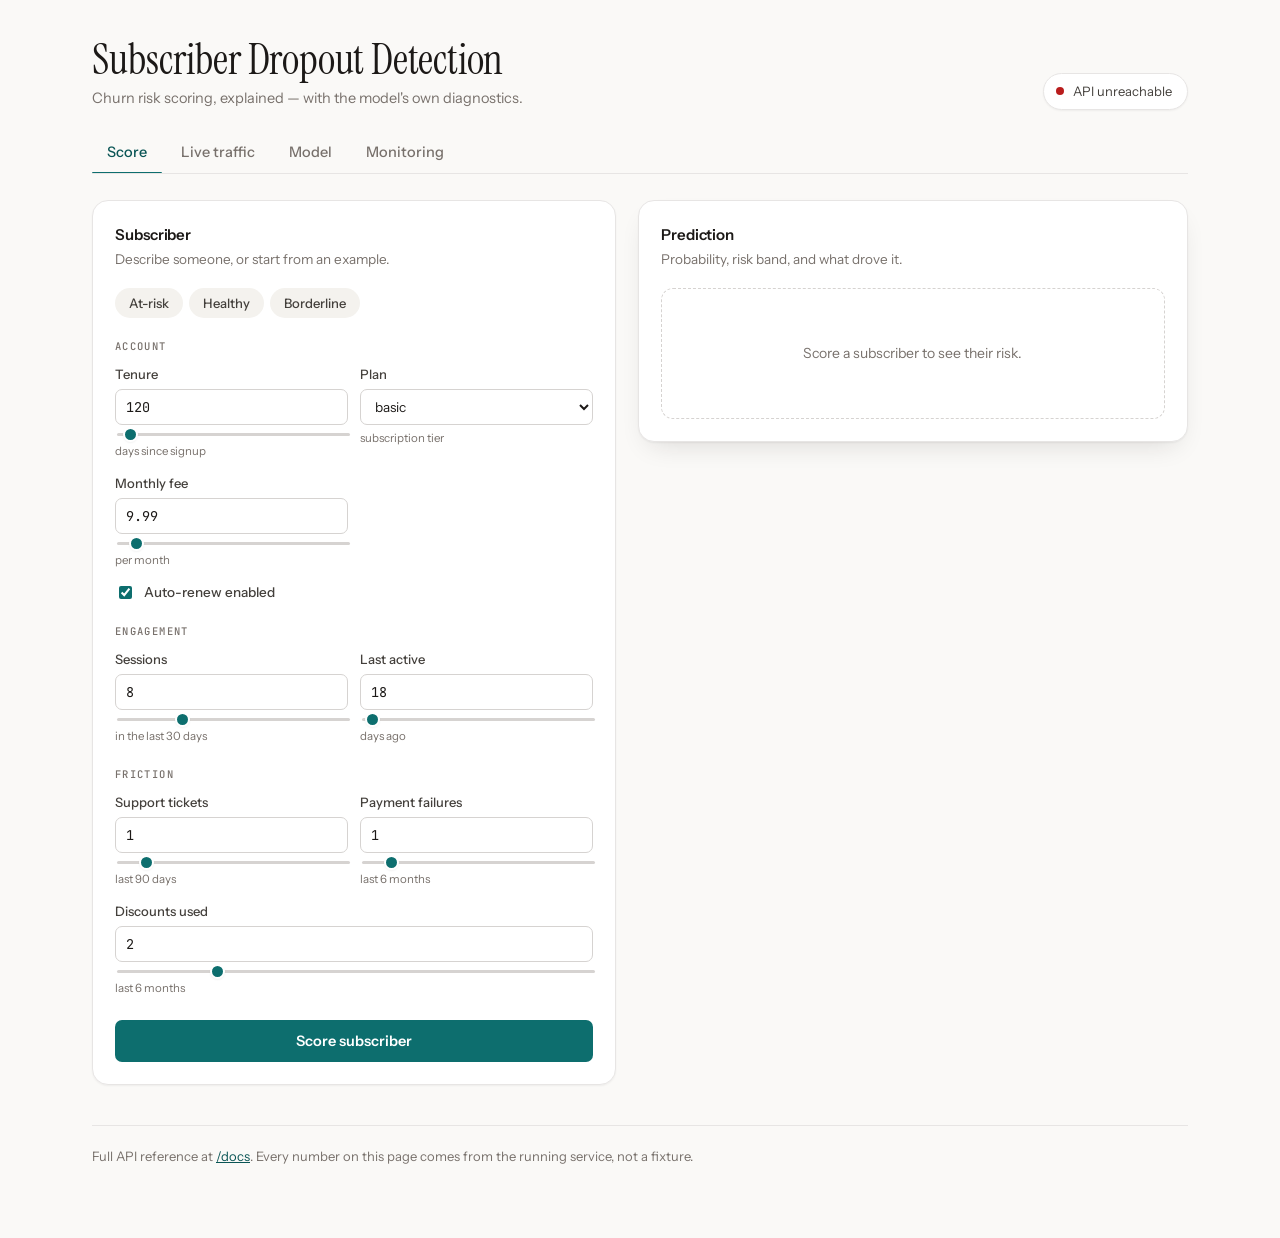
==== commit 5bb69f83: "Add motion, sliders and per-field impact; rebuild the drift panel Three things the rebuild left undo" ====
--- a/src/api/static/index.html
+++ b/src/api/static/index.html
@@ -43,6 +43,15 @@
     --r-sm: 7px;
     --r-md: 12px;
     --r-lg: 16px;
+
+    /* Motion. Three durations and two easings, and nothing else - restraint
+       here comes from short durations, not from animating fewer things. */
+    --dur-1: 120ms;   /* state feedback: hover, focus, slider echo */
+    --dur-2: 240ms;   /* entrances, value changes, tab crossfade */
+    --dur-3: 480ms;   /* the gauge sweep, the one deliberately slower move */
+    --ease-out: cubic-bezier(.2, .7, .2, 1);
+    --ease-inout: cubic-bezier(.65, 0, .35, 1);
+    --stagger: 40ms;
   }
 
   @media (prefers-color-scheme: dark) {
@@ -517,8 +526,201 @@
   }
   footer a { color: var(--accent-ink); }
 
+  /* ---------------------------- motion -------------------------------- */
+
+  @keyframes rise { from { opacity: 0; transform: translateY(8px); } }
+
+  /* Every entrance rides this one class, so reduced-motion needs exactly one
+     rule to disable all of them. */
+  .enter {
+    animation: rise var(--dur-3) var(--ease-out) both;
+    animation-delay: calc(var(--i, 0) * var(--stagger));
+  }
+
+  @keyframes pop { 50% { transform: scale(1.35); } }
+  .dot.settled { animation: pop 400ms var(--ease-out); }
+
+  /* Applied only to fields a preset actually changed, so the eye is drawn to
+     the difference rather than to all nine at once. */
+  @keyframes touch {
+    from { background: var(--accent-soft); }
+    to   { background: transparent; }
+  }
+  .field.touched { animation: touch 500ms var(--ease-out); border-radius: var(--r-sm); }
+
+  /* A result already on screen is dimmed while a new score is in flight, so a
+     stale number is never mistaken for a fresh one. */
+  #result.stale { opacity: .55; pointer-events: none; transition: opacity var(--dur-2); }
+
+  /* /predict answers in about 7ms locally. A loading state that appears at all
+     in that window is a flicker, so this one is delayed past 200ms and in
+     practice is only ever seen on a slow link. */
+  .submit { position: relative; overflow: hidden; }
+  .submit::after {
+    content: "";
+    position: absolute;
+    left: 0; right: 0; bottom: 0;
+    height: 2px;
+    background: rgba(255, 255, 255, .55);
+    transform: translateX(-100%);
+    opacity: 0;
+  }
+  .submit.working::after {
+    opacity: 1;
+    transition: opacity var(--dur-1) 200ms;
+    animation: slide 900ms var(--ease-inout) 200ms infinite;
+  }
+  @keyframes slide { to { transform: translateX(100%); } }
+
+  /* ---------------------------- sliders -------------------------------- */
+
+  .with-slider { display: flex; flex-direction: column; gap: 6px; }
+
+  input[type="range"] {
+    appearance: none;
+    width: 100%;
+    height: 3px;
+    border-radius: 999px;
+    background: var(--line-firm);
+    outline: none;
+    cursor: pointer;
+  }
+  input[type="range"]::-webkit-slider-thumb {
+    appearance: none;
+    width: 15px; height: 15px;
+    border-radius: 50%;
+    background: var(--accent);
+    border: 2px solid var(--surface);
+    box-shadow: var(--shadow-sm);
+    transition: transform var(--dur-1) var(--ease-out);
+  }
+  input[type="range"]::-moz-range-thumb {
+    width: 15px; height: 15px;
+    border: 2px solid var(--surface);
+    border-radius: 50%;
+    background: var(--accent);
+  }
+  input[type="range"]:active::-webkit-slider-thumb { transform: scale(1.25); }
+  input[type="range"]:focus-visible { box-shadow: 0 0 0 3px var(--accent-soft); }
+
+  /* ------------------------- impact badges ----------------------------- */
+
+  .label-row { display: flex; justify-content: space-between; align-items: baseline; gap: 8px; }
+
+  .impact {
+    font-family: var(--font-mono);
+    font-size: 10.5px;
+    font-weight: 500;
+    border-radius: 999px;
+    padding: 1px 7px;
+    white-space: nowrap;
+    animation: rise var(--dur-2) var(--ease-out) both;
+  }
+  .impact.up { background: var(--high-soft); color: var(--high); }
+  .impact.down { background: var(--low-soft); color: var(--low); }
+
+  /* --------------------------- tab underline --------------------------- */
+
+  .tabs { position: relative; }
+  .tab-ink {
+    position: absolute;
+    bottom: -1px;
+    height: 2px;
+    background: var(--accent);
+    border-radius: 1px;
+    transition: transform var(--dur-2) var(--ease-inout), width var(--dur-2) var(--ease-inout);
+    pointer-events: none;
+  }
+  .tab.is-active { border-bottom-color: transparent; }
+
+  /* --------------------------- drift dumbbell -------------------------- */
+
+  .method-line {
+    font-family: var(--font-mono);
+    font-size: 11.5px;
+    color: var(--muted);
+    background: var(--sunk);
+    border-radius: var(--r-sm);
+    padding: 10px 13px;
+    margin-bottom: 18px;
+    line-height: 1.7;
+  }
+
+  .finding {
+    font-size: 15px;
+    color: var(--ink-soft);
+    border-left: 3px solid var(--accent);
+    background: var(--accent-soft);
+    border-radius: 0 var(--r-sm) var(--r-sm) 0;
+    padding: 12px 15px;
+    margin-bottom: 20px;
+  }
+
+  .axis {
+    position: relative;
+    height: 20px;
+    margin: 0 0 6px 190px;
+    border-bottom: 1px solid var(--line);
+  }
+  @media (max-width: 620px) { .axis { margin-left: 0; } }
+  .axis i {
+    position: absolute;
+    top: 0; bottom: 0;
+    width: 1px;
+    border-left: 1px dashed var(--line-firm);
+  }
+  .axis i::after {
+    content: attr(data-l);
+    position: absolute;
+    top: 0; left: 4px;
+    font-family: var(--font-mono);
+    font-size: 10px;
+    color: var(--muted);
+    white-space: nowrap;
+  }
+
+  .dumb { display: grid; grid-template-columns: 190px 1fr; gap: 4px 0; margin-bottom: 14px; }
+  @media (max-width: 620px) { .dumb { grid-template-columns: 1fr; } }
+  .dumb.pinned { padding-bottom: 14px; border-bottom: 1px solid var(--line); margin-bottom: 18px; }
+
+  .dumb-name { font-family: var(--font-mono); font-size: 12.5px; color: var(--ink-soft); padding-right: 12px; }
+  .dumb-sub {
+    grid-column: 1 / -1;
+    font-family: var(--font-mono);
+    font-size: 10.5px;
+    color: var(--muted);
+  }
+  @media (min-width: 621px) { .dumb-sub { grid-column: 2; } }
+
+  .dumb-track { position: relative; height: 20px; }
+  .dumb-track .link { position: absolute; top: 9px; height: 2px; border-radius: 1px; }
+  .dumb-track .pt {
+    position: absolute; top: 5px;
+    width: 10px; height: 10px;
+    border-radius: 50%;
+    margin-left: -5px;
+    transition: left var(--dur-3) var(--ease-out);
+  }
+  .dumb-track .pt.from { background: var(--surface); border: 2px solid var(--line-firm); }
+  .dumb-track .pt.to.stable { background: var(--low); }
+  .dumb-track .pt.to.moderate { background: var(--medium); }
+  .dumb-track .pt.to.significant { background: var(--high); }
+
+  .progress {
+    font-family: var(--font-mono);
+    font-size: 12px;
+    color: var(--muted);
+  }
+
+  /* Durations go to 1ms rather than 0 so transitionend still fires, and the
+     iteration count is what actually stops a looping shimmer. */
   @media (prefers-reduced-motion: reduce) {
-    * { animation-duration: .001ms !important; transition-duration: .001ms !important; }
+    *, *::before, *::after {
+      animation-duration: 1ms !important;
+      animation-iteration-count: 1 !important;
+      transition-duration: 1ms !important;
+    }
+    .enter { animation: none; opacity: 1; transform: none; }
   }
 </style>
 </head>
@@ -541,6 +743,7 @@
     <button type="button" class="tab" data-view="live">Live traffic</button>
     <button type="button" class="tab" data-view="model">Model</button>
     <button type="button" class="tab" data-view="monitoring">Monitoring</button>
+    <span class="tab-ink" aria-hidden="true"></span>
   </nav>
 
   <!-- =========================== SCORE =========================== -->
@@ -561,9 +764,15 @@
           <div class="group">
             <div class="group-label">Account</div>
             <div class="grid">
-              <div class="field">
-                <label for="tenure_days">Tenure</label>
-                <input type="number" id="tenure_days" min="0" max="20000" step="1" required>
+              <div class="field" data-field="tenure_days">
+                <div class="label-row">
+                  <label for="tenure_days">Tenure</label>
+                  <span class="impact-slot" data-impact="tenure_days"></span>
+                </div>
+                <div class="with-slider">
+                  <input type="number" id="tenure_days" min="0" max="4600" step="1" required>
+                  <input type="range" data-for="tenure_days" min="0" max="4600" step="1">
+                </div>
                 <span class="hint">days since signup</span>
               </div>
               <div class="field">
@@ -575,9 +784,15 @@
                 </select>
                 <span class="hint">subscription tier</span>
               </div>
-              <div class="field">
-                <label for="monthly_fee">Monthly fee</label>
-                <input type="number" id="monthly_fee" min="0" max="10000" step="0.01" required>
+              <div class="field" data-field="monthly_fee">
+                <div class="label-row">
+                  <label for="monthly_fee">Monthly fee</label>
+                  <span class="impact-slot" data-impact="monthly_fee"></span>
+                </div>
+                <div class="with-slider">
+                  <input type="number" id="monthly_fee" min="0" max="185" step="0.5" required>
+                  <input type="range" data-for="monthly_fee" min="0" max="185" step="0.5">
+                </div>
                 <span class="hint">per month</span>
               </div>
               <div class="field check wide">
@@ -590,14 +805,26 @@
           <div class="group">
             <div class="group-label">Engagement</div>
             <div class="grid">
-              <div class="field">
-                <label for="avg_session_count_last_30d">Sessions</label>
-                <input type="number" id="avg_session_count_last_30d" min="0" max="10000" step="0.1" required>
+              <div class="field" data-field="avg_session_count_last_30d">
+                <div class="label-row">
+                  <label for="avg_session_count_last_30d">Sessions</label>
+                  <span class="impact-slot" data-impact="avg_session_count_last_30d"></span>
+                </div>
+                <div class="with-slider">
+                  <input type="number" id="avg_session_count_last_30d" min="0" max="30" step="0.5" required>
+                  <input type="range" data-for="avg_session_count_last_30d" min="0" max="30" step="0.5">
+                </div>
                 <span class="hint">in the last 30 days</span>
               </div>
-              <div class="field">
-                <label for="last_activity_days_ago">Last active</label>
-                <input type="number" id="last_activity_days_ago" min="0" max="20000" step="1" required>
+              <div class="field" data-field="last_activity_days_ago">
+                <div class="label-row">
+                  <label for="last_activity_days_ago">Last active</label>
+                  <span class="impact-slot" data-impact="last_activity_days_ago"></span>
+                </div>
+                <div class="with-slider">
+                  <input type="number" id="last_activity_days_ago" min="0" max="1200" step="1" required>
+                  <input type="range" data-for="last_activity_days_ago" min="0" max="1200" step="1">
+                </div>
                 <span class="hint">days ago</span>
               </div>
             </div>
@@ -606,19 +833,37 @@
           <div class="group">
             <div class="group-label">Friction</div>
             <div class="grid">
-              <div class="field">
-                <label for="support_tickets_last_90d">Support tickets</label>
-                <input type="number" id="support_tickets_last_90d" min="0" max="1000" step="1" required>
+              <div class="field" data-field="support_tickets_last_90d">
+                <div class="label-row">
+                  <label for="support_tickets_last_90d">Support tickets</label>
+                  <span class="impact-slot" data-impact="support_tickets_last_90d"></span>
+                </div>
+                <div class="with-slider">
+                  <input type="number" id="support_tickets_last_90d" min="0" max="10" step="1" required>
+                  <input type="range" data-for="support_tickets_last_90d" min="0" max="10" step="1">
+                </div>
                 <span class="hint">last 90 days</span>
               </div>
-              <div class="field">
-                <label for="payment_failures_last_6m">Payment failures</label>
-                <input type="number" id="payment_failures_last_6m" min="0" max="1000" step="1" required>
+              <div class="field" data-field="payment_failures_last_6m">
+                <div class="label-row">
+                  <label for="payment_failures_last_6m">Payment failures</label>
+                  <span class="impact-slot" data-impact="payment_failures_last_6m"></span>
+                </div>
+                <div class="with-slider">
+                  <input type="number" id="payment_failures_last_6m" min="0" max="10" step="1" required>
+                  <input type="range" data-for="payment_failures_last_6m" min="0" max="10" step="1">
+                </div>
                 <span class="hint">last 6 months</span>
               </div>
-              <div class="field wide">
-                <label for="discounts_used_last_6m">Discounts used</label>
-                <input type="number" id="discounts_used_last_6m" min="0" max="1000" step="1" required>
+              <div class="field wide" data-field="discounts_used_last_6m">
+                <div class="label-row">
+                  <label for="discounts_used_last_6m">Discounts used</label>
+                  <span class="impact-slot" data-impact="discounts_used_last_6m"></span>
+                </div>
+                <div class="with-slider">
+                  <input type="number" id="discounts_used_last_6m" min="0" max="10" step="1" required>
+                  <input type="range" data-for="discounts_used_last_6m" min="0" max="10" step="1">
+                </div>
                 <span class="hint">last 6 months</span>
               </div>
             </div>
@@ -760,19 +1005,22 @@
     </div>
 
     <div class="card" style="margin-top:22px">
-      <p class="card-title">Input drift</p>
+      <p class="card-title">Drift detector response</p>
       <p class="card-sub">
-        Population Stability Index per feature, against the training distribution.
-        The sample is synthetic — 400 subscribers jittered from the three presets — so it
-        differs from the real training population by construction and absolute PSI runs
-        high. What is worth watching is the <em>comparison</em>: shift engagement and
-        recency, and see which features climb.
+        We move two features by a known amount and watch which ones the detector ranks.
+        This is an instrument test, not a health readout — the point is whether the
+        detector responds to a change we control.
       </p>
+
+      <div class="method-line">
+        baseline &nbsp;· 400 rows jittered from the three presets<br>
+        disengaged · the same rows, sessions cut to near zero, last-active +45 days
+      </div>
+
       <div class="row-actions">
-        <button type="button" class="ghost" id="driftNormal">Send baseline sample</button>
-        <button type="button" class="ghost" id="driftShifted">Send disengaged sample</button>
+        <button type="button" class="ghost" id="driftRun">Run the comparison</button>
       </div>
-      <div id="driftBody"><div class="empty">No sample sent yet.</div></div>
+      <div id="driftBody"><div class="empty">Not run yet.</div></div>
     </div>
   </section>
 
@@ -851,13 +1099,34 @@
 
   let liveTimer = null;
 
+  function moveInk() {
+    const active = document.querySelector(".tab.is-active");
+    const ink = document.querySelector(".tab-ink");
+    if (!active || !ink) return;
+    ink.style.width = active.offsetWidth + "px";
+    ink.style.transform = `translateX(${active.offsetLeft}px)`;
+  }
+
   function showView(name) {
     document.querySelectorAll(".tab").forEach((t) => {
       t.classList.toggle("is-active", t.dataset.view === name);
     });
+    moveInk();
     document.querySelectorAll(".view").forEach((v) => {
       v.classList.toggle("is-active", v.dataset.view === name);
     });
+
+    if (!REDUCED) {
+      const view = document.querySelector(`.view[data-view="${name}"]`);
+      if (view) {
+        [...view.querySelectorAll(".card, .tiles")].slice(0, 4).forEach((card, i) => {
+          card.classList.remove("enter");
+          void card.offsetWidth;
+          card.style.setProperty("--i", i);
+          card.classList.add("enter");
+        });
+      }
+    }
 
     // Only poll while the live tab is actually visible.
     if (liveTimer) { clearInterval(liveTimer); liveTimer = null; }
@@ -871,15 +1140,77 @@
 
   /* ------------------------------- form -------------------------------- */
 
+  // Each SHAP concept maps back to exactly one form field, per FEATURE_GROUPS
+  // in src/evaluation/explain.py. `friction` is a derived combination of
+  // tickets and failures with no single field, so it has no badge.
+  const CONCEPT_FIELD = {
+    recency: "last_activity_days_ago",
+    engagement: "avg_session_count_last_30d",
+    tenure: "tenure_days",
+    price: "monthly_fee",
+    auto_renew: "is_auto_renew_enabled",
+    plan: "plan_type",
+    discounts: "discounts_used_last_6m",
+    support: "support_tickets_last_90d",
+    payments: "payment_failures_last_6m",
+  };
+
+  const REDUCED = window.matchMedia("(prefers-reduced-motion: reduce)").matches;
+
+  /* ------------------------------ sliders ------------------------------ */
+
+  // The number input stays the source of truth; the slider only mirrors it, so
+  // readForm() is untouched.
+  function syncSliders() {
+    document.querySelectorAll('input[type="range"][data-for]').forEach((slider) => {
+      const field = $(slider.dataset.for);
+      if (field) slider.value = field.value;
+    });
+  }
+
+  // The request schema rejects last_activity_days_ago > tenure_days with a 422.
+  // Enforce it while dragging rather than letting someone build an invalid
+  // subscriber and only find out on submit.
+  function clampRecency() {
+    const tenure = parseFloat($("tenure_days").value);
+    const recency = parseFloat($("last_activity_days_ago").value);
+    if (Number.isFinite(tenure) && Number.isFinite(recency) && recency > tenure) {
+      $("last_activity_days_ago").value = tenure;
+      syncSliders();
+    }
+  }
+
+  function clearImpacts() {
+    document.querySelectorAll(".impact-slot").forEach((slot) => slot.replaceChildren());
+  }
+
   function applyPreset(name) {
     const preset = PRESETS[name];
     if (!preset) return;
+
     Object.keys(preset).forEach((key) => {
       const el = $(key);
       if (!el) return;
+      const before = el.type === "checkbox" ? el.checked : String(el.value);
+      const after = el.type === "checkbox" ? preset[key] : String(preset[key]);
+
       if (el.type === "checkbox") el.checked = preset[key];
       else el.value = preset[key];
+
+      // Flash only what actually changed, so the eye goes to the difference.
+      if (String(before) !== String(after) && !REDUCED) {
+        const field = el.closest(".field");
+        if (field) {
+          field.classList.remove("touched");
+          void field.offsetWidth;
+          field.classList.add("touched");
+        }
+      }
     });
+
+    syncSliders();
+    clearImpacts();
+    $("result").classList.add("stale");
   }
 
   function readForm() {
@@ -936,10 +1267,42 @@
     marker.setAttribute("fill", css.getPropertyValue("--ink").trim());
     marker.setAttribute("stroke", css.getPropertyValue("--surface").trim());
 
-    $("pctText").textContent = pct(probability);
     $("gaugeNote").textContent =
       `decision threshold ${pct(threshold)} · marked on the arc`;
     void t;
+  }
+
+  // Counts from the previous value rather than always from zero, so a re-score
+  // reads as a change rather than a fresh reveal.
+  let lastShown = 0;
+  function countUp(target) {
+    const node = $("pctText");
+    if (REDUCED) { node.textContent = pct(target); lastShown = target; return; }
+
+    const from = lastShown;
+    const start = performance.now();
+    const step = (now) => {
+      const p = Math.min(1, (now - start) / 480);
+      const eased = 1 - Math.pow(1 - p, 3);
+      node.textContent = pct(from + (target - from) * eased);
+      if (p < 1) requestAnimationFrame(step);
+      else lastShown = target;
+    };
+    requestAnimationFrame(step);
+  }
+
+  function renderImpacts(attributions) {
+    clearImpacts();
+    (attributions || []).forEach((a) => {
+      const field = CONCEPT_FIELD[a.feature];
+      if (!field) return;
+      const slot = document.querySelector(`.impact-slot[data-impact="${field}"]`);
+      if (!slot) return;
+      const raises = a.direction === "increases_risk";
+      const badge = el("span", "impact " + (raises ? "up" : "down"),
+        (raises ? "↑ " : "↓ ") + signed(a.contribution, 2));
+      slot.replaceChildren(badge);
+    });
   }
 
   function renderDrivers(attributions, factors) {
@@ -966,7 +1329,7 @@
     // the shape is always readable regardless of absolute magnitude.
     const peak = Math.max(...attributions.map((a) => Math.abs(a.contribution)), 1e-9);
 
-    attributions.forEach((a) => {
+    attributions.forEach((a, index) => {
       const raises = a.direction === "increases_risk";
       const share = (Math.abs(a.contribution) / peak) * 50;
 
@@ -990,9 +1353,17 @@
       bar.className = "diverge";
       const fill = document.createElement("span");
       fill.className = raises ? "up" : "down";
-      fill.style.width = share + "%";
       if (!raises) fill.style.left = (50 - share) + "%";
       bar.appendChild(fill);
+
+      // Grow from zero after a short stagger, so the bars push out of the
+      // centre axis in sequence instead of appearing already drawn.
+      if (REDUCED) {
+        fill.style.width = share + "%";
+      } else {
+        fill.style.width = "0%";
+        setTimeout(() => { fill.style.width = share + "%"; }, 120 + index * 70);
+      }
 
       row.append(top, bar);
       host.appendChild(row);
@@ -1003,8 +1374,11 @@
     $("error").classList.add("hidden");
     $("empty").classList.add("hidden");
     $("result").classList.remove("hidden");
+    $("result").classList.remove("stale");
 
     renderGauge(data.dropout_probability, data.threshold);
+    countUp(data.dropout_probability);
+    renderImpacts(data.attributions);
 
     const band = $("band");
     band.className = "band " + data.risk_level;
@@ -1025,6 +1399,8 @@
     const button = $("submit");
     button.disabled = true;
     button.textContent = "Scoring…";
+    button.classList.add("working");
+    if (!$("result").classList.contains("hidden")) $("result").classList.add("stale");
 
     try {
       const response = await fetch("/predict", {
@@ -1042,6 +1418,7 @@
     } finally {
       button.disabled = false;
       button.textContent = "Score subscriber";
+      button.classList.remove("working");
     }
   }
 
@@ -1227,8 +1604,12 @@
 
       seed.tenure_days = Math.round(jitter(seed.tenure_days, 120));
       seed.monthly_fee = Number(jitter(seed.monthly_fee, 6).toFixed(2));
+      // Cut to near zero, not merely reduced. The baseline cohort averages
+      // ~11.3 sessions against a training mean of 4.28, so a milder cut lands
+      // *on* the training mean and PSI barely moves - measured: x0.35 shifted
+      // PSI by only 0.22, while x0.05 shifts it by 1.89.
       seed.avg_session_count_last_30d = Number(
-        jitter(shifted ? seed.avg_session_count_last_30d * 0.35 : seed.avg_session_count_last_30d, 6).toFixed(1)
+        jitter(shifted ? seed.avg_session_count_last_30d * 0.05 : seed.avg_session_count_last_30d, 6).toFixed(1)
       );
       // Clamped to tenure: the request schema rejects anyone inactive for
       // longer than they have existed, and jittering both independently
@@ -1245,61 +1626,138 @@
     return out;
   }
 
-  async function runDrift(shifted) {
+  async function postDrift(shifted) {
+    const response = await fetch("/monitoring/drift", {
+      method: "POST",
+      headers: { "Content-Type": "application/json" },
+      body: JSON.stringify({ subscribers: sampleSubscribers(400, shifted) }),
+    });
+    const data = await response.json();
+    if (!response.ok) throw new Error(data.detail || "Drift check failed.");
+    return data;
+  }
+
+  // Both cohorts in one action. Either one alone reports "significant" on
+  // nearly every feature - a 400-row synthetic cohort is far from 6.77M real
+  // subscribers however it is jittered - so a single run tells you nothing.
+  // The comparison does: only the features we actually moved should climb.
+  async function runDrift() {
     const host = $("driftBody");
-    const buttons = [$("driftNormal"), $("driftShifted")];
-    buttons.forEach((b) => { b.disabled = true; });
-    host.replaceChildren(el("div", "empty", "Scoring a sample…"));
+    const button = $("driftRun");
+    button.disabled = true;
 
     try {
-      const response = await fetch("/monitoring/drift", {
-        method: "POST",
-        headers: { "Content-Type": "application/json" },
-        body: JSON.stringify({ subscribers: sampleSubscribers(400, shifted) }),
-      });
-      const d = await response.json();
-
-      if (!response.ok) {
-        host.replaceChildren(el("div", "empty", d.detail || "Drift check failed."));
-        return;
-      }
-      renderDrift(d, shifted);
+      host.replaceChildren(el("div", "progress", "Scoring cohort 1 of 2…"));
+      const base = await postDrift(false);
+      host.replaceChildren(el("div", "progress", "Scoring cohort 2 of 2…"));
+      const shifted = await postDrift(true);
+      renderDriftComparison(base, shifted);
     } catch (err) {
-      host.replaceChildren(el("div", "empty", `Could not reach the API: ${err.message}`));
+      host.replaceChildren(el("div", "empty", err.message));
     } finally {
-      buttons.forEach((b) => { b.disabled = false; });
+      button.disabled = false;
     }
   }
 
-  function renderDrift(d, shifted) {
+  // PSI spans two orders of magnitude here, so a linear axis pins everything
+  // at the right-hand edge - which is exactly what the previous bar chart did.
+  const PSI_MIN = 0.01, PSI_MAX = 20;
+  function psiPos(value) {
+    const v = Math.max(PSI_MIN, Math.min(PSI_MAX, value || PSI_MIN));
+    const lo = Math.log10(PSI_MIN), hi = Math.log10(PSI_MAX);
+    return ((Math.log10(v) - lo) / (hi - lo)) * 100;
+  }
+
+  function driftRow(name, from, to, verdict, caption, pinned) {
+    const row = el("div", "dumb" + (pinned ? " pinned" : ""));
+    row.appendChild(el("div", "dumb-name", name));
+
+    const track = el("div", "dumb-track");
+    const a = psiPos(from), b = psiPos(to);
+    const link = el("span", "link");
+    link.style.left = Math.min(a, b) + "%";
+    link.style.width = Math.abs(b - a) + "%";
+    link.style.background = b > a ? "var(--high)" : "var(--line-firm)";
+
+    const p1 = el("span", "pt from");
+    p1.style.left = a + "%";
+    const p2 = el("span", "pt to " + verdict);
+    p2.style.left = b + "%";
+
+    track.append(link, p1, p2);
+    row.appendChild(track);
+    if (caption) row.appendChild(el("div", "dumb-sub", caption));
+    return row;
+  }
+
+  function renderDriftComparison(base, shifted) {
     const host = $("driftBody");
     host.replaceChildren();
 
-    const pill = el("span", "verdict-pill " + d.overall_verdict, d.overall_verdict);
-    host.appendChild(pill);
-
-    const caption = el("div", "gauge-note",
-      `${d.n_samples} ${shifted ? "disengaged" : "baseline"} subscribers · ` +
-      (d.sufficient_sample ? "sample large enough to trust" : "sample too small to trust"));
-    caption.style.textAlign = "left";
-    caption.style.marginBottom = "16px";
-    host.appendChild(caption);
-
-    const worst = Math.max(...(d.features || []).map((f) => f.psi), 0.25);
-    (d.features || []).slice(0, 10).forEach((f) => {
-      const row = el("div", "psi");
-      const top = el("div", "psi-top");
-      top.append(
-        el("span", "psi-name", f.feature),
-        el("span", "psi-val", f.psi.toFixed(3))
-      );
-      const bar = el("div", "psi-bar");
-      const fill = el("i", f.verdict);
-      fill.style.width = Math.min(100, (f.psi / worst) * 100) + "%";
-      bar.appendChild(fill);
-      row.append(top, bar);
-      host.appendChild(row);
+    const baseBy = Object.fromEntries(base.features.map((f) => [f.feature, f]));
+    const rows = shifted.features
+      .map((f) => ({ now: f, was: baseBy[f.feature] }))
+      .filter((r) => r.was)
+      .map((r) => ({ ...r, delta: r.now.psi - r.was.psi }))
+      .sort((x, y) => Math.abs(y.delta) - Math.abs(x.delta));
+
+    // The headline sentence, computed rather than written: rank position is
+    // meaningful because the API returns features sorted by PSI descending.
+    if (rows.length) {
+      const top = rows[0];
+      const wasRank = base.features.findIndex((f) => f.feature === top.now.feature) + 1;
+      const nowRank = shifted.features.findIndex((f) => f.feature === top.now.feature) + 1;
+      const quiet = rows.filter((r) => Math.abs(r.delta) < 0.5).length;
+      const movers = rows.filter((r) => Math.abs(r.delta) >= 0.5)
+        .map((r) => r.now.feature).join(" and ");
+      host.appendChild(el("div", "finding",
+        `The detector ranked ${movers || "nothing"} highest. ` +
+        `${top.now.feature} went from rank ${wasRank} to rank ${nowRank}, ` +
+        `PSI ${top.was.psi.toFixed(2)} → ${top.now.psi.toFixed(2)}. ` +
+        `The other ${quiet} features moved less than 0.5 — which is the result: ` +
+        `it flagged what we moved, and only that.`));
+    }
+
+    const axis = el("div", "axis");
+    [["moderate", shifted.thresholds.moderate], ["significant", shifted.thresholds.significant]]
+      .forEach(([label, value]) => {
+        const mark = el("i");
+        mark.style.left = psiPos(value) + "%";
+        mark.dataset.l = `${label} ${value}`;
+        axis.appendChild(mark);
+      });
+    host.appendChild(axis);
+
+    // The model's own output first - whether the shift changes what the model
+    // predicts is the only business-relevant question here.
+    if (base.prediction && shifted.prediction) {
+      host.appendChild(driftRow(
+        "dropout_probability",
+        base.prediction.psi, shifted.prediction.psi, shifted.prediction.verdict,
+        `training ${fmt(base.prediction.reference_mean)} → baseline ` +
+        `${fmt(base.prediction.live_mean)} → shifted ${fmt(shifted.prediction.live_mean)}`,
+        true));
+    }
+
+    rows.forEach((r) => {
+      // Discrete features carry no means - only unseen categories.
+      const caption = r.now.reference_mean === null
+        ? "categories only"
+        : `training ${fmt(r.now.reference_mean)} → baseline ${fmt(r.was.live_mean)} → ` +
+          `shifted ${fmt(r.now.live_mean)}`;
+      host.appendChild(driftRow(r.now.feature, r.was.psi, r.now.psi, r.now.verdict, caption));
     });
+
+    host.appendChild(el("div", "method",
+      "Absolute PSI against 6.77M real subscribers is high for any 400-row synthetic " +
+      "cohort, so both runs sit right of both thresholds. The comparison, not the level, " +
+      "is the result."));
+  }
+
+  function fmt(value) {
+    if (value === null || value === undefined) return "—";
+    const n = Number(value);
+    return Math.abs(n) < 1 ? n.toFixed(3) : n.toFixed(1);
   }
 
   /* -------------------------------- wiring ----------------------------- */
@@ -1311,12 +1769,41 @@
     button.addEventListener("click", () => applyPreset(button.dataset.preset));
   });
   $("form").addEventListener("submit", score);
-  $("driftNormal").addEventListener("click", () => runDrift(false));
-  $("driftShifted").addEventListener("click", () => runDrift(true));
+
+  document.querySelectorAll('input[type="range"][data-for]').forEach((slider) => {
+    slider.addEventListener("input", () => {
+      const field = $(slider.dataset.for);
+      if (!field) return;
+      field.value = slider.value;
+      clampRecency();
+      clearImpacts();
+      $("result").classList.add("stale");
+    });
+  });
+
+  $("form").addEventListener("input", (event) => {
+    if (event.target.type === "range") return;
+    clampRecency();
+    syncSliders();
+    clearImpacts();
+    $("result").classList.add("stale");
+  });
+  $("driftRun").addEventListener("click", runDrift);
 
   applyPreset("at_risk");
+  syncSliders();
+
+  if (!REDUCED) {
+    [document.querySelector("header"), document.querySelector(".tabs"),
+     ...document.querySelectorAll('.view[data-view="score"] .card')]
+      .filter(Boolean)
+      .forEach((node, i) => { node.style.setProperty("--i", i); node.classList.add("enter"); });
+  }
+
   refreshStatus();
   setInterval(refreshStatus, 15000);
+  window.addEventListener("resize", moveInk);
+  requestAnimationFrame(moveInk);
 </script>
 </body>
 </html>
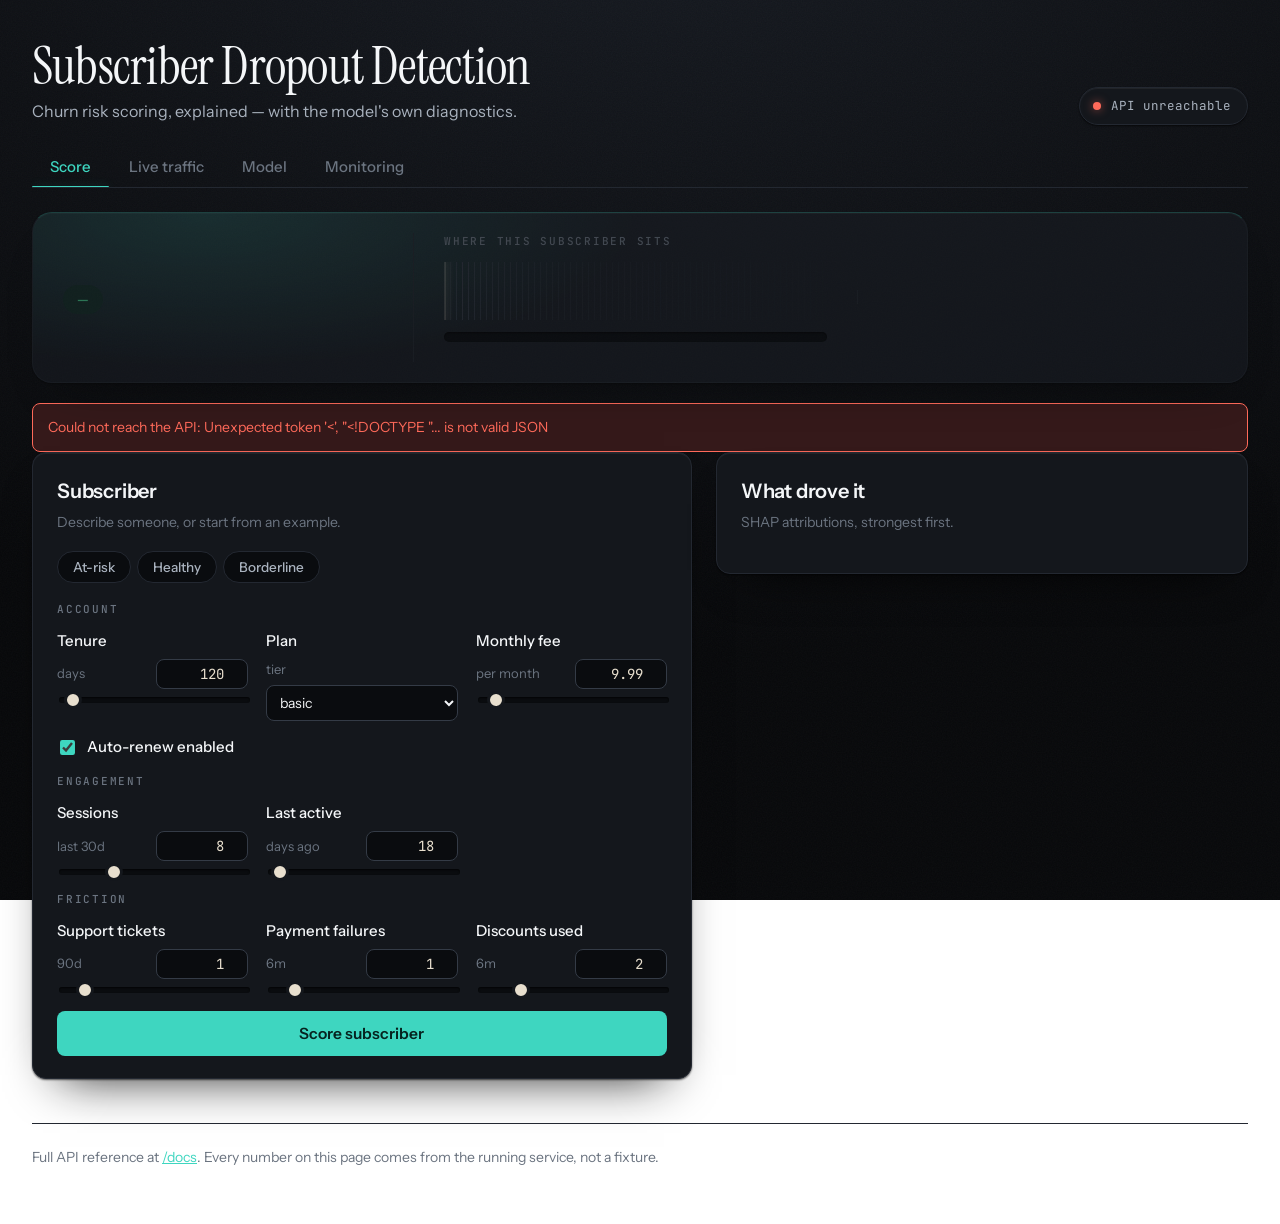
==== commit 3e535467: "Redesign the dashboard as a dark theme, and start actually looking at it Three rounds were rejected " ====
--- a/src/api/static/index.html
+++ b/src/api/static/index.html
@@ -9,711 +9,623 @@
 <link rel="stylesheet" href="https://fonts.googleapis.com/css2?family=Instrument+Sans:wght@400;500;600&family=Instrument+Serif&family=JetBrains+Mono:wght@400;500&display=swap">
 <style>
   /* ---------------------------------------------------------------------- *
-   * Tokens. Every colour is declared here first so both themes resolve as a
-   * set; the dark block below only ever redefines, never introduces.
+   * A dark theme by design, not by inversion. Single theme on purpose: two
+   * tuned to this standard would double the surface for no benefit.
    * ---------------------------------------------------------------------- */
   :root {
-    --paper:      #FAF9F7;
-    --surface:    #FFFFFF;
-    --sunk:       #F4F2EE;
-    --ink:        #1C1917;
-    --ink-soft:   #44403C;
-    --muted:      #78716C;
-    --line:       #E7E5E4;
-    --line-firm:  #D6D3D1;
-
-    --accent:      #0D6E6E;
-    --accent-soft: #E6F2F1;
-    --accent-ink:  #0A5555;
-
-    --low:         #15803D;
-    --low-soft:    #E8F5ED;
-    --medium:      #B45309;
-    --medium-soft: #FDF3E7;
-    --high:        #B91C1C;
-    --high-soft:   #FCEDEC;
-
-    --shadow-sm: 0 1px 2px rgba(28, 25, 23, .05);
-    --shadow-md: 0 1px 2px rgba(28, 25, 23, .05), 0 12px 28px -12px rgba(28, 25, 23, .16);
+    --void:       #08090B;
+    --paper:      #0E1014;
+    --paper-lift: #171B22;
+    --sunk:       #0A0C0F;
+    --surface:    #14171C;
+    --raised:     #1A1E25;
+
+    --line:      #232831;
+    --line-firm: #343B46;
+    --edge:      rgba(255, 255, 255, .055);
+
+    --ink:      #F4F6F8;
+    --ink-soft: #A9B2BE;
+    --muted:    #6B7480;
+
+    --accent:      #3ED6C0;
+    --accent-dim:  #123F3A;
+    --accent-glow: rgba(62, 214, 192, .22);
+
+    /* Every human-facing display figure is set in this, in the serif. Machine
+       figures - log-odds, PSI, versions - stay mono and muted. One rule,
+       applied without exception, is most of what reads as "designed". */
+    --bone: #E8DFCE;
+
+    --low:         #46C88A;
+    --low-soft:    #16302A;
+    --medium:      #F0A94A;
+    --medium-soft: #33270F;
+    --high:        #FF6A5A;
+    --high-soft:   #35191A;
+
+    /* All three cues together are what separate a card from the page. The
+       previous version used one, and the cards vanished. */
+    --panel-shadow:
+      inset 0 1px 0 var(--edge),
+      0 1px 2px rgba(0, 0, 0, .6),
+      0 24px 48px -28px rgba(0, 0, 0, .95);
 
     --font-display: "Instrument Serif", Georgia, "Times New Roman", serif;
     --font-ui: "Instrument Sans", ui-sans-serif, -apple-system, "Segoe UI", Roboto, sans-serif;
     --font-mono: "JetBrains Mono", ui-monospace, SFMono-Regular, Menlo, monospace;
 
-    --r-sm: 7px;
-    --r-md: 12px;
-    --r-lg: 16px;
-
-    /* Motion. Three durations and two easings, and nothing else - restraint
-       here comes from short durations, not from animating fewer things. */
-    --dur-1: 120ms;   /* state feedback: hover, focus, slider echo */
-    --dur-2: 240ms;   /* entrances, value changes, tab crossfade */
-    --dur-3: 480ms;   /* the gauge sweep, the one deliberately slower move */
+    --r-hero: 20px;
+    --r-panel: 14px;
+    --r-input: 8px;
+    --r-chip: 5px;
+
+    --dur-1: 120ms;
+    --dur-2: 240ms;
+    --dur-3: 480ms;
     --ease-out: cubic-bezier(.2, .7, .2, 1);
     --ease-inout: cubic-bezier(.65, 0, .35, 1);
     --stagger: 40ms;
   }
 
-  @media (prefers-color-scheme: dark) {
-    :root:not([data-theme="light"]) {
-      --paper:      #17161A;
-      --surface:    #1F1E24;
-      --sunk:       #26252C;
-      --ink:        #F0EEEA;
-      --ink-soft:   #CFCBC4;
-      --muted:      #948E85;
-      --line:       #302E36;
-      --line-firm:  #423F49;
-
-      --accent:      #4FB3A8;
-      --accent-soft: #14302D;
-      --accent-ink:  #7FD0C6;
-
-      --low:         #57BE7F;
-      --low-soft:    #16281D;
-      --medium:      #E0A040;
-      --medium-soft: #2B2317;
-      --high:        #F0736A;
-      --high-soft:   #301A19;
-
-      --shadow-sm: 0 1px 2px rgba(0, 0, 0, .4);
-      --shadow-md: 0 1px 2px rgba(0, 0, 0, .4), 0 12px 28px -12px rgba(0, 0, 0, .55);
-    }
-  }
-
   * { box-sizing: border-box; }
 
   body {
     margin: 0;
-    background: var(--paper);
+    background:
+      radial-gradient(1300px 760px at 50% -12%, var(--paper-lift), var(--paper) 55%, var(--void) 100%)
+      fixed;
     color: var(--ink);
     font-family: var(--font-ui);
-    font-size: 15px;
-    line-height: 1.55;
+    font-size: 16px;
+    line-height: 1.6;
     -webkit-font-smoothing: antialiased;
-  }
-
-  .shell { max-width: 1140px; margin: 0 auto; padding: 0 22px 72px; }
+    min-height: 100vh;
+  }
+
+  /* Grain. A flat #0E1014 bands visibly across 900px of gradient; this stops
+     it, and costs one inline SVG. */
+  body::before {
+    content: "";
+    position: fixed;
+    inset: 0;
+    pointer-events: none;
+    z-index: 0;
+    opacity: .035;
+    background-image: url("data:image/svg+xml,%3Csvg xmlns='http://www.w3.org/2000/svg' width='200' height='200'%3E%3Cfilter id='n'%3E%3CfeTurbulence type='fractalNoise' baseFrequency='0.8' numOctaves='3'/%3E%3C/filter%3E%3Crect width='200' height='200' filter='url(%23n)'/%3E%3C/svg%3E");
+  }
+
+  .shell { max-width: 1320px; margin: 0 auto; padding: 0 32px 56px; position: relative; z-index: 1; }
 
   /* ------------------------------ header ------------------------------- */
 
   header {
     display: flex;
     flex-wrap: wrap;
-    gap: 16px;
+    gap: 18px;
     align-items: flex-end;
     justify-content: space-between;
-    padding: 38px 0 22px;
+    padding: 40px 0 20px;
   }
 
   h1 {
     font-family: var(--font-display);
     font-weight: 400;
-    font-size: clamp(30px, 4.4vw, 42px);
-    line-height: 1.05;
-    letter-spacing: -0.005em;
+    font-size: clamp(36px, 4.2vw, 52px);
+    line-height: 1.02;
+    letter-spacing: -0.015em;
     margin: 0;
-  }
-
-  .tagline { margin: 5px 0 0; color: var(--muted); font-size: 14.5px; }
+    color: var(--ink);
+  }
+
+  .tagline { margin: 6px 0 0; color: var(--ink-soft); font-size: 16px; }
 
   .status {
     display: inline-flex;
     align-items: center;
-    gap: 9px;
+    gap: 10px;
     background: var(--surface);
     border: 1px solid var(--line);
     border-radius: 999px;
-    padding: 7px 15px 7px 12px;
-    font-size: 13px;
+    padding: 8px 16px 8px 13px;
+    font-family: var(--font-mono);
+    font-size: 12.5px;
     color: var(--ink-soft);
-    box-shadow: var(--shadow-sm);
+    box-shadow: var(--panel-shadow);
     white-space: nowrap;
   }
 
   .dot { width: 8px; height: 8px; border-radius: 50%; background: var(--muted); flex: none; }
-  .dot.ok { background: var(--low); }
-  .dot.bad { background: var(--high); }
+  .dot.ok { background: var(--low); box-shadow: 0 0 10px rgba(70, 200, 138, .6); }
+  .dot.bad { background: var(--high); box-shadow: 0 0 10px rgba(255, 106, 90, .6); }
 
   /* ------------------------------- tabs -------------------------------- */
 
   .tabs {
     display: flex;
-    gap: 4px;
+    gap: 2px;
     border-bottom: 1px solid var(--line);
-    margin-bottom: 26px;
+    margin-bottom: 24px;
     overflow-x: auto;
+    position: relative;
   }
 
   .tab {
     appearance: none;
     background: none;
     border: none;
-    border-bottom: 2px solid transparent;
     margin-bottom: -1px;
-    padding: 11px 15px;
+    padding: 12px 18px;
     font-family: var(--font-ui);
-    font-size: 14.5px;
+    font-size: 15px;
     font-weight: 500;
     color: var(--muted);
     cursor: pointer;
     white-space: nowrap;
-    transition: color .15s, border-color .15s;
-  }
-  .tab:hover { color: var(--ink); }
-  .tab.is-active { color: var(--accent-ink); border-bottom-color: var(--accent); }
+    transition: color var(--dur-1);
+  }
+  .tab:hover { color: var(--ink-soft); }
+  .tab.is-active { color: var(--accent); }
   .tab:focus-visible { outline: 2px solid var(--accent); outline-offset: -2px; border-radius: 4px; }
 
-  /* ------------------------------- views ------------------------------- */
-
-  .view { display: none; }
-  .view.is-active { display: block; }
-
-  .split {
-    display: grid;
-    grid-template-columns: minmax(0, 1fr) minmax(0, 1.05fr);
-    gap: 22px;
-    align-items: start;
-  }
-  @media (max-width: 880px) { .split { grid-template-columns: minmax(0, 1fr); } }
-
-  .card {
-    background: var(--surface);
-    border: 1px solid var(--line);
-    border-radius: var(--r-lg);
-    padding: 22px;
-    box-shadow: var(--shadow-sm);
-  }
-  .card.lift { box-shadow: var(--shadow-md); }
-
-  .card-title {
-    font-family: var(--font-ui);
-    font-size: 15px;
-    font-weight: 600;
-    margin: 0 0 3px;
-    letter-spacing: -0.005em;
-  }
-  .card-sub { margin: 0 0 18px; color: var(--muted); font-size: 13.5px; }
-
-  /* ------------------------------- form -------------------------------- */
-
-  .presets { display: flex; gap: 6px; margin-bottom: 20px; flex-wrap: wrap; }
-
-  .preset {
-    appearance: none;
-    background: var(--sunk);
-    border: 1px solid transparent;
-    border-radius: 999px;
-    padding: 6px 13px;
-    font-family: var(--font-ui);
-    font-size: 13px;
-    font-weight: 500;
-    color: var(--ink-soft);
-    cursor: pointer;
-    transition: background .15s, color .15s, border-color .15s;
-  }
-  .preset:hover { background: var(--accent-soft); color: var(--accent-ink); }
-  .preset:focus-visible { outline: 2px solid var(--accent); outline-offset: 2px; }
-
-  .group + .group { margin-top: 20px; }
-
-  .group-label {
-    font-family: var(--font-mono);
-    font-size: 10.5px;
-    font-weight: 500;
-    letter-spacing: 0.13em;
-    text-transform: uppercase;
-    color: var(--muted);
-    margin-bottom: 10px;
-  }
-
-  .grid { display: grid; grid-template-columns: 1fr 1fr; gap: 12px; }
-  @media (max-width: 460px) { .grid { grid-template-columns: 1fr; } }
-
-  .field { display: flex; flex-direction: column; gap: 5px; min-width: 0; }
-  .field.wide { grid-column: 1 / -1; }
-
-  .field label { font-size: 13px; font-weight: 500; color: var(--ink-soft); }
-  .field .hint { font-size: 11.5px; color: var(--muted); }
-
-  input[type="number"], select {
-    font-family: var(--font-mono);
-    font-size: 13.5px;
-    color: var(--ink);
-    background: var(--surface);
-    border: 1px solid var(--line-firm);
-    border-radius: var(--r-sm);
-    padding: 8px 10px;
-    width: 100%;
-    transition: border-color .15s, box-shadow .15s;
-  }
-  select { font-family: var(--font-ui); }
-  input[type="number"]:focus, select:focus {
-    outline: none;
-    border-color: var(--accent);
-    box-shadow: 0 0 0 3px var(--accent-soft);
-  }
-
-  .check { flex-direction: row; align-items: center; gap: 9px; }
-  .check input { width: auto; accent-color: var(--accent); }
-  .check label { font-size: 13.5px; }
-
-  .submit {
-    appearance: none;
-    width: 100%;
-    margin-top: 22px;
-    background: var(--accent);
-    color: #fff;
-    border: none;
-    border-radius: var(--r-sm);
-    padding: 12px 18px;
-    font-family: var(--font-ui);
-    font-size: 14.5px;
-    font-weight: 600;
-    cursor: pointer;
-    transition: background .15s, opacity .15s;
-  }
-  .submit:hover:not(:disabled) { background: var(--accent-ink); }
-  .submit:disabled { opacity: .55; cursor: default; }
-  .submit:focus-visible { outline: 2px solid var(--accent); outline-offset: 2px; }
-
-  /* ------------------------------ result ------------------------------- */
-
-  .empty {
-    color: var(--muted);
-    font-size: 14px;
-    text-align: center;
-    padding: 54px 20px;
-    border: 1px dashed var(--line-firm);
-    border-radius: var(--r-md);
-  }
-
-  .hidden { display: none !important; }
-
-  .gauge-wrap { display: flex; flex-direction: column; align-items: center; gap: 2px; }
-  .gauge { width: 100%; max-width: 260px; height: auto; display: block; }
-
-  .pct {
-    font-family: var(--font-display);
-    font-size: 46px;
-    line-height: 1;
-    letter-spacing: -0.01em;
-    font-variant-numeric: tabular-nums;
-  }
-
-  .band {
-    display: inline-block;
-    border-radius: 999px;
-    padding: 3px 12px;
-    font-size: 12px;
-    font-weight: 600;
-    letter-spacing: 0.02em;
-    margin-top: 8px;
-  }
-  .band.low    { background: var(--low-soft);    color: var(--low); }
-  .band.medium { background: var(--medium-soft); color: var(--medium); }
-  .band.high   { background: var(--high-soft);   color: var(--high); }
-
-  .gauge-note {
-    font-family: var(--font-mono);
-    font-size: 11.5px;
-    color: var(--muted);
-    margin-top: 10px;
-    text-align: center;
-  }
-
-  .verdict {
-    margin: 20px 0 0;
-    padding-top: 18px;
-    border-top: 1px solid var(--line);
-    font-size: 14.5px;
-    color: var(--ink-soft);
-  }
-
-  /* --------------------------- shap bars ------------------------------- */
-
-  .drivers { margin-top: 20px; }
-
-  .driver { margin-bottom: 13px; }
-  .driver:last-child { margin-bottom: 0; }
-
-  .driver-top {
-    display: flex;
-    justify-content: space-between;
-    align-items: baseline;
-    gap: 12px;
-    margin-bottom: 5px;
-  }
-  .driver-label { font-size: 13.5px; color: var(--ink-soft); min-width: 0; }
-  .driver-val {
-    font-family: var(--font-mono);
-    font-size: 12px;
-    font-variant-numeric: tabular-nums;
-    flex: none;
-  }
-  .driver-val.up { color: var(--high); }
-  .driver-val.down { color: var(--low); }
-
-  /* Diverging bar: a centre line with the bar growing left (lowers risk) or
-     right (raises risk), so direction is readable without reading the number. */
-  .diverge { position: relative; height: 9px; background: var(--sunk); border-radius: 999px; }
-  .diverge::before {
-    content: "";
-    position: absolute;
-    left: 50%; top: -2px; bottom: -2px;
-    width: 1px;
-    background: var(--line-firm);
-  }
-  .diverge span {
-    position: absolute;
-    top: 0; bottom: 0;
-    border-radius: 999px;
-    transition: width .3s ease, left .3s ease;
-  }
-  .diverge span.up { background: var(--high); left: 50%; }
-  .diverge span.down { background: var(--low); }
-
-  .method {
-    margin-top: 18px;
-    font-family: var(--font-mono);
-    font-size: 11px;
-    color: var(--muted);
-  }
-
-  .error {
-    margin-top: 16px;
-    background: var(--high-soft);
-    border: 1px solid var(--high);
-    border-radius: var(--r-sm);
-    padding: 11px 14px;
-    font-size: 13.5px;
-    color: var(--high);
-  }
-
-  /* ------------------------------ tiles -------------------------------- */
-
-  .tiles {
-    display: grid;
-    grid-template-columns: repeat(auto-fit, minmax(158px, 1fr));
-    gap: 12px;
-    margin-bottom: 22px;
-  }
-
-  .tile {
-    background: var(--surface);
-    border: 1px solid var(--line);
-    border-radius: var(--r-md);
-    padding: 15px 17px;
-  }
-  .tile-l {
-    font-family: var(--font-mono);
-    font-size: 10.5px;
-    letter-spacing: 0.11em;
-    text-transform: uppercase;
-    color: var(--muted);
-    display: block;
-    margin-bottom: 7px;
-  }
-  .tile-v {
-    font-family: var(--font-display);
-    font-size: 27px;
-    line-height: 1.1;
-    font-variant-numeric: tabular-nums;
-    display: block;
-  }
-  .tile-s { font-size: 12.5px; color: var(--muted); display: block; margin-top: 3px; }
-
-  /* stacked proportion bar for the risk-band mix */
-  .stack { display: flex; height: 30px; border-radius: var(--r-sm); overflow: hidden; background: var(--sunk); }
-  .stack i { display: block; transition: width .35s ease; }
-  .stack i.low { background: var(--low); }
-  .stack i.medium { background: var(--medium); }
-  .stack i.high { background: var(--high); }
-
-  .legend { display: flex; gap: 18px; flex-wrap: wrap; margin-top: 12px; font-size: 13px; color: var(--ink-soft); }
-  .legend span { display: inline-flex; align-items: center; gap: 7px; }
-  .legend b { width: 9px; height: 9px; border-radius: 2px; display: inline-block; }
-  .legend .n { font-family: var(--font-mono); font-variant-numeric: tabular-nums; color: var(--muted); }
-
-  /* percentile track */
-  .track { position: relative; height: 8px; background: var(--sunk); border-radius: 999px; margin: 26px 0 8px; }
-  .track i { position: absolute; top: -5px; width: 2px; height: 18px; background: var(--accent); border-radius: 1px; }
-  .track i::after {
-    content: attr(data-l);
-    position: absolute;
-    top: -19px; left: 50%;
-    transform: translateX(-50%);
-    font-family: var(--font-mono);
-    font-size: 10px;
-    color: var(--muted);
-    white-space: nowrap;
-  }
-
-  /* ---------------------------- key/value ------------------------------ */
-
-  .kv { display: grid; grid-template-columns: minmax(150px, auto) 1fr; gap: 10px 20px; }
-  @media (max-width: 560px) { .kv { grid-template-columns: 1fr; gap: 3px 0; } }
-  .kv dt { font-size: 13px; color: var(--muted); }
-  .kv dd {
-    margin: 0;
-    font-family: var(--font-mono);
-    font-size: 13px;
-    color: var(--ink-soft);
-    word-break: break-word;
-  }
-  @media (max-width: 560px) { .kv dd { margin-bottom: 9px; } }
-
-  .chips { display: flex; flex-wrap: wrap; gap: 6px; }
-  .chip {
-    font-family: var(--font-mono);
-    font-size: 11.5px;
-    background: var(--sunk);
-    border-radius: var(--r-sm);
-    padding: 3px 8px;
-    color: var(--ink-soft);
-  }
-
-  /* ------------------------------ drift -------------------------------- */
-
-  .row-actions { display: flex; gap: 8px; flex-wrap: wrap; margin-bottom: 18px; }
-
-  .ghost {
-    appearance: none;
-    background: var(--surface);
-    border: 1px solid var(--line-firm);
-    border-radius: var(--r-sm);
-    padding: 8px 14px;
-    font-family: var(--font-ui);
-    font-size: 13.5px;
-    font-weight: 500;
-    color: var(--ink-soft);
-    cursor: pointer;
-    transition: border-color .15s, color .15s;
-  }
-  .ghost:hover:not(:disabled) { border-color: var(--accent); color: var(--accent-ink); }
-  .ghost:disabled { opacity: .55; cursor: default; }
-  .ghost:focus-visible { outline: 2px solid var(--accent); outline-offset: 2px; }
-
-  .psi { margin-bottom: 11px; }
-  .psi:last-child { margin-bottom: 0; }
-  .psi-top { display: flex; justify-content: space-between; gap: 12px; font-size: 13px; margin-bottom: 4px; }
-  .psi-name { color: var(--ink-soft); font-family: var(--font-mono); font-size: 12.5px; }
-  .psi-val { font-family: var(--font-mono); font-size: 12px; font-variant-numeric: tabular-nums; flex: none; }
-  .psi-bar { height: 7px; background: var(--sunk); border-radius: 999px; overflow: hidden; }
-  .psi-bar i { display: block; height: 100%; border-radius: 999px; transition: width .3s ease; }
-  .psi-bar i.stable { background: var(--low); }
-  .psi-bar i.moderate { background: var(--medium); }
-  .psi-bar i.significant { background: var(--high); }
-
-  .verdict-pill {
-    display: inline-block;
-    border-radius: 999px;
-    padding: 3px 12px;
-    font-size: 12px;
-    font-weight: 600;
-    margin-bottom: 16px;
-  }
-  .verdict-pill.stable { background: var(--low-soft); color: var(--low); }
-  .verdict-pill.moderate { background: var(--medium-soft); color: var(--medium); }
-  .verdict-pill.significant { background: var(--high-soft); color: var(--high); }
-
-  footer {
-    margin-top: 40px;
-    padding-top: 20px;
-    border-top: 1px solid var(--line);
-    font-size: 13px;
-    color: var(--muted);
-  }
-  footer a { color: var(--accent-ink); }
-
-  /* ---------------------------- motion -------------------------------- */
-
-  @keyframes rise { from { opacity: 0; transform: translateY(8px); } }
-
-  /* Every entrance rides this one class, so reduced-motion needs exactly one
-     rule to disable all of them. */
-  .enter {
-    animation: rise var(--dur-3) var(--ease-out) both;
-    animation-delay: calc(var(--i, 0) * var(--stagger));
-  }
-
-  @keyframes pop { 50% { transform: scale(1.35); } }
-  .dot.settled { animation: pop 400ms var(--ease-out); }
-
-  /* Applied only to fields a preset actually changed, so the eye is drawn to
-     the difference rather than to all nine at once. */
-  @keyframes touch {
-    from { background: var(--accent-soft); }
-    to   { background: transparent; }
-  }
-  .field.touched { animation: touch 500ms var(--ease-out); border-radius: var(--r-sm); }
-
-  /* A result already on screen is dimmed while a new score is in flight, so a
-     stale number is never mistaken for a fresh one. */
-  #result.stale { opacity: .55; pointer-events: none; transition: opacity var(--dur-2); }
-
-  /* /predict answers in about 7ms locally. A loading state that appears at all
-     in that window is a flicker, so this one is delayed past 200ms and in
-     practice is only ever seen on a slow link. */
-  .submit { position: relative; overflow: hidden; }
-  .submit::after {
-    content: "";
-    position: absolute;
-    left: 0; right: 0; bottom: 0;
-    height: 2px;
-    background: rgba(255, 255, 255, .55);
-    transform: translateX(-100%);
-    opacity: 0;
-  }
-  .submit.working::after {
-    opacity: 1;
-    transition: opacity var(--dur-1) 200ms;
-    animation: slide 900ms var(--ease-inout) 200ms infinite;
-  }
-  @keyframes slide { to { transform: translateX(100%); } }
-
-  /* ---------------------------- sliders -------------------------------- */
-
-  .with-slider { display: flex; flex-direction: column; gap: 6px; }
-
-  input[type="range"] {
-    appearance: none;
-    width: 100%;
-    height: 3px;
-    border-radius: 999px;
-    background: var(--line-firm);
-    outline: none;
-    cursor: pointer;
-  }
-  input[type="range"]::-webkit-slider-thumb {
-    appearance: none;
-    width: 15px; height: 15px;
-    border-radius: 50%;
-    background: var(--accent);
-    border: 2px solid var(--surface);
-    box-shadow: var(--shadow-sm);
-    transition: transform var(--dur-1) var(--ease-out);
-  }
-  input[type="range"]::-moz-range-thumb {
-    width: 15px; height: 15px;
-    border: 2px solid var(--surface);
-    border-radius: 50%;
-    background: var(--accent);
-  }
-  input[type="range"]:active::-webkit-slider-thumb { transform: scale(1.25); }
-  input[type="range"]:focus-visible { box-shadow: 0 0 0 3px var(--accent-soft); }
-
-  /* ------------------------- impact badges ----------------------------- */
-
-  .label-row { display: flex; justify-content: space-between; align-items: baseline; gap: 8px; }
-
-  .impact {
-    font-family: var(--font-mono);
-    font-size: 10.5px;
-    font-weight: 500;
-    border-radius: 999px;
-    padding: 1px 7px;
-    white-space: nowrap;
-    animation: rise var(--dur-2) var(--ease-out) both;
-  }
-  .impact.up { background: var(--high-soft); color: var(--high); }
-  .impact.down { background: var(--low-soft); color: var(--low); }
-
-  /* --------------------------- tab underline --------------------------- */
-
-  .tabs { position: relative; }
   .tab-ink {
     position: absolute;
     bottom: -1px;
     height: 2px;
     background: var(--accent);
     border-radius: 1px;
+    box-shadow: 0 0 10px var(--accent-glow);
     transition: transform var(--dur-2) var(--ease-inout), width var(--dur-2) var(--ease-inout);
     pointer-events: none;
   }
-  .tab.is-active { border-bottom-color: transparent; }
-
-  /* --------------------------- drift dumbbell -------------------------- */
-
-  .method-line {
+
+  /* ------------------------------- views ------------------------------- */
+
+  .view { display: none; }
+  .view.is-active { display: block; }
+
+  .panel {
+    background: var(--surface);
+    border: 1px solid var(--line);
+    border-radius: var(--r-panel);
+    padding: 22px 24px;
+    box-shadow: var(--panel-shadow);
+  }
+
+  .panel-title {
+    font-size: 20px;
+    font-weight: 600;
+    letter-spacing: -0.01em;
+    margin: 0 0 4px;
+    color: var(--ink);
+  }
+  .panel-sub { margin: 0 0 18px; color: var(--muted); font-size: 14px; }
+
+  .eyebrow {
     font-family: var(--font-mono);
-    font-size: 11.5px;
+    font-size: 11px;
+    font-weight: 500;
+    letter-spacing: 0.16em;
+    text-transform: uppercase;
     color: var(--muted);
+  }
+
+  /* --------------------------- the verdict slab ------------------------ */
+
+  .slab {
+    position: relative;
+    overflow: hidden;
+    background: var(--raised);
+    border: 1px solid var(--line);
+    border-top-color: rgba(62, 214, 192, .4);
+    border-radius: var(--r-hero);
+    padding: 20px 30px;
+    box-shadow: var(--panel-shadow);
+    margin-bottom: 20px;
+  }
+  /* The one glowing element on the page. Everything else is quietly raised. */
+  .slab::before {
+    content: "";
+    position: absolute;
+    inset: 0;
+    pointer-events: none;
+    background: radial-gradient(620px 220px at 14% 0%, var(--accent-glow), transparent 70%);
+  }
+  .slab-grid {
+    position: relative;
+    display: grid;
+    grid-template-columns: 320px 1fr 360px;
+    gap: 30px;
+    align-items: center;
+  }
+  @media (max-width: 1100px) { .slab-grid { grid-template-columns: 1fr; gap: 22px; } }
+  .slab-cell + .slab-cell { border-left: 1px solid var(--line); padding-left: 30px; }
+  @media (max-width: 1100px) {
+    .slab-cell + .slab-cell { border-left: none; padding-left: 0; border-top: 1px solid var(--line); padding-top: 22px; }
+  }
+
+  /* Instrument Serif has proportional figures, so a count-up would shimmy.
+     Each glyph gets a fixed-advance cell instead, so the width never moves. */
+  .hero { display: flex; align-items: baseline; gap: 2px; color: var(--bone); }
+  .hero .d {
+    font-family: var(--font-display);
+    font-size: clamp(84px, 9vw, 124px);
+    line-height: .85;
+    letter-spacing: -0.03em;
+    display: inline-block;
+    width: .52em;
+    text-align: center;
+  }
+  .hero .d.sep { width: .22em; }
+  .hero .unit { font-family: var(--font-display); font-size: 38px; color: var(--muted); margin-left: 2px; }
+
+  .band {
+    display: inline-block;
+    border-radius: 999px;
+    padding: 4px 14px;
+    font-size: 13px;
+    font-weight: 600;
+    letter-spacing: 0.02em;
+    margin-top: 14px;
+  }
+  .band.low    { background: var(--low-soft);    color: var(--low); }
+  .band.medium { background: var(--medium-soft); color: var(--medium); }
+  .band.high   { background: var(--high-soft);   color: var(--high); }
+
+  .slab-note { font-family: var(--font-mono); font-size: 11.5px; color: var(--muted); margin-top: 10px; }
+
+  .verdict { font-size: 19px; line-height: 1.5; color: var(--ink-soft); margin: 0; }
+  .method { margin-top: 14px; font-family: var(--font-mono); font-size: 11.5px; color: var(--muted); }
+
+  /* ------------------- population ribbon + threshold rule -------------- */
+
+  /* 6.77M training subscribers, binned by score. The envelope is masked to the
+     real shape of the distribution - heavy left mass, thin right tail - so it
+     reads as a waveform without a single note glyph. */
+  .ribbon {
+    position: relative;
+    height: 58px;
+    background: repeating-linear-gradient(90deg, var(--line-firm) 0 1px, transparent 1px 6px);
+    -webkit-mask-image: var(--envelope);
+    mask-image: var(--envelope);
+    --envelope: linear-gradient(90deg,
+      rgba(0,0,0,.18) 0%, rgba(0,0,0,1) 4%, rgba(0,0,0,.62) 12%,
+      rgba(0,0,0,.34) 26%, rgba(0,0,0,.2) 44%, rgba(0,0,0,.13) 64%,
+      rgba(0,0,0,.09) 82%, rgba(0,0,0,.06) 100%);
+  }
+  .ribbon .plumb {
+    position: absolute;
+    top: -4px; bottom: -4px;
+    width: 2px;
+    background: var(--bone);
+    box-shadow: 0 0 6px rgba(232, 223, 206, .9), 0 0 18px var(--accent-glow);
+    transition: left var(--dur-3) var(--ease-out);
+  }
+
+  .rule {
+    position: relative;
+    height: 10px;
+    margin-top: 12px;
+    border-radius: 999px;
     background: var(--sunk);
-    border-radius: var(--r-sm);
-    padding: 10px 13px;
-    margin-bottom: 18px;
-    line-height: 1.7;
-  }
-
-  .finding {
-    font-size: 15px;
-    color: var(--ink-soft);
-    border-left: 3px solid var(--accent);
-    background: var(--accent-soft);
-    border-radius: 0 var(--r-sm) var(--r-sm) 0;
-    padding: 12px 15px;
-    margin-bottom: 20px;
-  }
-
-  .axis {
-    position: relative;
-    height: 20px;
-    margin: 0 0 6px 190px;
-    border-bottom: 1px solid var(--line);
-  }
-  @media (max-width: 620px) { .axis { margin-left: 0; } }
-  .axis i {
+    box-shadow: inset 0 1px 2px rgba(0, 0, 0, .7);
+    overflow: hidden;
+  }
+  .rule i { position: absolute; top: 0; bottom: 0; }
+  .rule i.low { background: rgba(70, 200, 138, .32); }
+  .rule i.medium { background: rgba(240, 169, 74, .28); }
+  .rule i.high { background: rgba(255, 106, 90, .28); }
+
+  .rule-marks { position: relative; height: 20px; }
+  .rule-marks .tick {
     position: absolute;
-    top: 0; bottom: 0;
-    width: 1px;
-    border-left: 1px dashed var(--line-firm);
-  }
-  .axis i::after {
+    top: -14px;
+    width: 2px; height: 20px;
+    background: var(--bone);
+  }
+  .rule-marks .tick::after {
     content: attr(data-l);
     position: absolute;
-    top: 0; left: 4px;
+    top: 22px; left: 50%;
+    transform: translateX(-50%);
     font-family: var(--font-mono);
-    font-size: 10px;
+    font-size: 11px;
     color: var(--muted);
     white-space: nowrap;
   }
-
-  .dumb { display: grid; grid-template-columns: 190px 1fr; gap: 4px 0; margin-bottom: 14px; }
+  .rule-marks .gap {
+    position: absolute;
+    top: -6px;
+    height: 2px;
+    background: var(--high);
+  }
+  .rule-marks .gap::after {
+    content: attr(data-l);
+    position: absolute;
+    top: -20px; right: 0;
+    font-family: var(--font-mono);
+    font-size: 11px;
+    color: var(--high);
+    white-space: nowrap;
+  }
+
+  /* ------------------------------ layout ------------------------------- */
+
+  .row2 { display: grid; grid-template-columns: minmax(0, 1.24fr) minmax(0, 1fr); gap: 24px; align-items: start; }
+  @media (max-width: 1000px) { .row2 { grid-template-columns: minmax(0, 1fr); } }
+
+  .two-col { display: grid; grid-template-columns: repeat(auto-fit, minmax(320px, 1fr)); gap: 22px; align-items: start; }
+
+  /* ------------------------------- form -------------------------------- */
+
+  .presets { display: flex; gap: 6px; margin-bottom: 18px; flex-wrap: wrap; }
+
+  .preset {
+    appearance: none;
+    background: var(--sunk);
+    border: 1px solid var(--line);
+    border-radius: 999px;
+    padding: 7px 15px;
+    font-family: var(--font-ui);
+    font-size: 13.5px;
+    font-weight: 500;
+    color: var(--ink-soft);
+    cursor: pointer;
+    transition: border-color var(--dur-1), color var(--dur-1), background var(--dur-1);
+  }
+  .preset:hover { border-color: var(--accent); color: var(--accent); background: var(--accent-dim); }
+  .preset:focus-visible { outline: 2px solid var(--accent); outline-offset: 2px; }
+
+  .group + .group { margin-top: 14px; }
+  .group-label { margin-bottom: 10px; }
+
+  /* Three columns, and the number input lives inside the label row rather than
+     on its own line. That is what brings the form back inside the fold. */
+  .grid { display: grid; grid-template-columns: repeat(3, minmax(0, 1fr)); gap: 10px 18px; }
+  @media (max-width: 760px) { .grid { grid-template-columns: repeat(2, minmax(0, 1fr)); } }
+  @media (max-width: 480px) { .grid { grid-template-columns: minmax(0, 1fr); } }
+
+  .field { display: flex; flex-direction: column; gap: 6px; min-width: 0; }
+  .field.wide { grid-column: 1 / -1; }
+
+  .label-row { display: flex; justify-content: space-between; align-items: center; gap: 8px; }
+  .field label { font-size: 15px; font-weight: 500; color: var(--ink); }
+  .field .hint { font-size: 13px; color: var(--muted); }
+
+  input[type="number"], select {
+    font-family: var(--font-mono);
+    font-size: 14px;
+    color: var(--bone);
+    background: var(--sunk);
+    border: 1px solid var(--line-firm);
+    border-radius: var(--r-input);
+    padding: 7px 9px;
+    width: 100%;
+    transition: border-color var(--dur-1), box-shadow var(--dur-1);
+  }
+  input[type="number"] { width: 92px; text-align: right; padding: 5px 8px; }
+  select { font-family: var(--font-ui); color: var(--ink); }
+  input[type="number"]:focus, select:focus {
+    outline: none;
+    border-color: var(--accent);
+    box-shadow: 0 0 0 3px var(--accent-dim);
+  }
+
+  .check { flex-direction: row; align-items: center; gap: 10px; }
+  .check input { width: auto; accent-color: var(--accent); transform: scale(1.15); }
+  .check label { font-size: 15px; }
+
+  .submit {
+    appearance: none;
+    position: relative;
+    overflow: hidden;
+    width: 100%;
+    margin-top: 16px;
+    background: var(--accent);
+    color: #06231F;
+    border: none;
+    border-radius: var(--r-input);
+    padding: 13px 18px;
+    font-family: var(--font-ui);
+    font-size: 15.5px;
+    font-weight: 600;
+    cursor: pointer;
+    transition: filter var(--dur-1), opacity var(--dur-1);
+  }
+  .submit:hover:not(:disabled) { filter: brightness(1.1); }
+  .submit:disabled { opacity: .55; cursor: default; }
+  .submit:focus-visible { outline: 2px solid var(--accent); outline-offset: 2px; }
+
+  /* --------------------------- sliders --------------------------------- */
+
+  input[type="range"] {
+    appearance: none;
+    width: 100%;
+    height: 6px;
+    border-radius: 999px;
+    background: var(--sunk);
+    box-shadow: inset 0 1px 2px rgba(0, 0, 0, .7);
+    outline: none;
+    cursor: pointer;
+  }
+  input[type="range"]::-webkit-slider-thumb {
+    appearance: none;
+    width: 18px; height: 18px;
+    border-radius: 50%;
+    background: var(--bone);
+    border: 3px solid var(--surface);
+    transition: box-shadow var(--dur-1);
+  }
+  input[type="range"]::-moz-range-thumb {
+    width: 18px; height: 18px;
+    border: 3px solid var(--surface);
+    border-radius: 50%;
+    background: var(--bone);
+  }
+  input[type="range"]:active::-webkit-slider-thumb,
+  input[type="range"]:focus-visible::-webkit-slider-thumb {
+    box-shadow: 0 0 0 7px var(--accent-glow);
+  }
+
+  /* ------------------------- impact badges ----------------------------- */
+
+  .impact {
+    font-family: var(--font-mono);
+    font-size: 11px;
+    font-weight: 500;
+    border-radius: var(--r-chip);
+    padding: 1px 6px;
+    white-space: nowrap;
+  }
+  .impact.up { background: var(--high-soft); color: var(--high); }
+  .impact.down { background: var(--low-soft); color: var(--low); }
+
+  /* ---------------------------- shap bars ------------------------------ */
+
+  .driver { margin-bottom: 16px; }
+  .driver:last-child { margin-bottom: 0; }
+  .driver-top { display: flex; justify-content: space-between; align-items: baseline; gap: 12px; margin-bottom: 6px; }
+  .driver-label { font-size: 15px; color: var(--ink-soft); min-width: 0; }
+  .driver-val { font-family: var(--font-mono); font-size: 14px; font-variant-numeric: tabular-nums; flex: none; }
+  .driver-val.up { color: var(--high); }
+  .driver-val.down { color: var(--low); }
+
+  .diverge { position: relative; height: 10px; background: var(--sunk); border-radius: 999px; box-shadow: inset 0 1px 2px rgba(0,0,0,.7); }
+  .diverge::before { content: ""; position: absolute; left: 50%; top: -3px; bottom: -3px; width: 1px; background: var(--line-firm); }
+  .diverge span { position: absolute; top: 0; bottom: 0; border-radius: 999px; transition: width var(--dur-3) var(--ease-out); }
+  .diverge span.up { background: var(--high); left: 50%; }
+  .diverge span.down { background: var(--low); }
+
+  .empty {
+    color: var(--muted);
+    font-size: 15px;
+    text-align: center;
+    padding: 40px 20px;
+    border: 1px dashed var(--line-firm);
+    border-radius: var(--r-panel);
+  }
+  .hidden { display: none !important; }
+
+  .error {
+    margin-top: 16px;
+    background: var(--high-soft);
+    border: 1px solid var(--high);
+    border-radius: var(--r-input);
+    padding: 12px 15px;
+    font-size: 14px;
+    color: var(--high);
+  }
+
+  /* ------------------------------ tiles -------------------------------- */
+
+  .tiles { display: grid; grid-template-columns: repeat(auto-fit, minmax(180px, 1fr)); gap: 16px; margin-bottom: 22px; }
+  .tile { background: var(--surface); border: 1px solid var(--line); border-radius: var(--r-panel); padding: 18px 20px; box-shadow: var(--panel-shadow); }
+  .tile-l { font-family: var(--font-mono); font-size: 11px; letter-spacing: .14em; text-transform: uppercase; color: var(--muted); display: block; margin-bottom: 10px; }
+  .tile-v { font-family: var(--font-display); font-size: 40px; line-height: 1; color: var(--bone); display: block; }
+  .tile-s { font-size: 13px; color: var(--muted); display: block; margin-top: 6px; }
+
+  .stack { display: flex; height: 34px; border-radius: var(--r-input); overflow: hidden; background: var(--sunk); box-shadow: inset 0 1px 2px rgba(0,0,0,.7); }
+  .stack i { display: block; transition: width var(--dur-3) var(--ease-out); }
+  .stack i.low { background: var(--low); }
+  .stack i.medium { background: var(--medium); }
+  .stack i.high { background: var(--high); }
+
+  .legend { display: flex; gap: 20px; flex-wrap: wrap; margin-top: 14px; font-size: 14px; color: var(--ink-soft); }
+  .legend span { display: inline-flex; align-items: center; gap: 8px; }
+  .legend b { width: 10px; height: 10px; border-radius: 3px; display: inline-block; }
+  .legend .n { font-family: var(--font-mono); color: var(--muted); }
+
+  .track { position: relative; height: 10px; background: var(--sunk); border-radius: 999px; margin: 30px 0 10px; box-shadow: inset 0 1px 2px rgba(0,0,0,.7); }
+  .track i { position: absolute; top: -6px; width: 2px; height: 22px; background: var(--accent); border-radius: 1px; }
+  .track i::after { content: attr(data-l); position: absolute; top: -20px; left: 50%; transform: translateX(-50%); font-family: var(--font-mono); font-size: 11px; color: var(--muted); white-space: nowrap; }
+
+  /* ---------------------------- key/value ------------------------------ */
+
+  .kv { display: grid; grid-template-columns: minmax(150px, auto) 1fr; gap: 12px 22px; }
+  @media (max-width: 560px) { .kv { grid-template-columns: 1fr; gap: 4px 0; } }
+  .kv dt { font-size: 14px; color: var(--muted); }
+  .kv dd { margin: 0; font-family: var(--font-mono); font-size: 13px; color: var(--ink-soft); word-break: break-word; }
+  @media (max-width: 560px) { .kv dd { margin-bottom: 10px; } }
+
+  .chips { display: flex; flex-wrap: wrap; gap: 7px; }
+  .chip { font-family: var(--font-mono); font-size: 12px; background: var(--sunk); border: 1px solid var(--line); border-radius: var(--r-chip); padding: 4px 9px; color: var(--ink-soft); }
+
+  /* ------------------------------ drift -------------------------------- */
+
+  .row-actions { display: flex; gap: 10px; flex-wrap: wrap; margin-bottom: 18px; }
+  .ghost {
+    appearance: none;
+    background: var(--sunk);
+    border: 1px solid var(--line-firm);
+    border-radius: var(--r-input);
+    padding: 10px 16px;
+    font-family: var(--font-ui);
+    font-size: 14px;
+    font-weight: 500;
+    color: var(--ink-soft);
+    cursor: pointer;
+    transition: border-color var(--dur-1), color var(--dur-1);
+  }
+  .ghost:hover:not(:disabled) { border-color: var(--accent); color: var(--accent); }
+  .ghost:disabled { opacity: .55; cursor: default; }
+  .ghost:focus-visible { outline: 2px solid var(--accent); outline-offset: 2px; }
+
+  .method-line { font-family: var(--font-mono); font-size: 12px; color: var(--muted); background: var(--sunk); border: 1px solid var(--line); border-radius: var(--r-input); padding: 12px 15px; margin-bottom: 18px; line-height: 1.8; }
+  .finding { font-size: 16px; color: var(--ink-soft); border-left: 3px solid var(--accent); background: var(--accent-dim); border-radius: 0 var(--r-input) var(--r-input) 0; padding: 14px 17px; margin-bottom: 22px; }
+
+  .axis { position: relative; height: 22px; margin: 0 0 8px 190px; border-bottom: 1px solid var(--line); }
+  @media (max-width: 620px) { .axis { margin-left: 0; } }
+  .axis i { position: absolute; top: 0; bottom: 0; width: 1px; border-left: 1px dashed var(--line-firm); }
+  .axis i::after { content: attr(data-l); position: absolute; top: 1px; left: 5px; font-family: var(--font-mono); font-size: 10.5px; color: var(--muted); white-space: nowrap; }
+
+  .dumb { display: grid; grid-template-columns: 190px 1fr; gap: 5px 0; margin-bottom: 16px; }
   @media (max-width: 620px) { .dumb { grid-template-columns: 1fr; } }
-  .dumb.pinned { padding-bottom: 14px; border-bottom: 1px solid var(--line); margin-bottom: 18px; }
-
-  .dumb-name { font-family: var(--font-mono); font-size: 12.5px; color: var(--ink-soft); padding-right: 12px; }
-  .dumb-sub {
-    grid-column: 1 / -1;
-    font-family: var(--font-mono);
-    font-size: 10.5px;
-    color: var(--muted);
-  }
+  .dumb.pinned { padding-bottom: 16px; border-bottom: 1px solid var(--line); margin-bottom: 20px; }
+  .dumb-name { font-family: var(--font-mono); font-size: 13px; color: var(--ink-soft); padding-right: 12px; }
+  .dumb-sub { grid-column: 1 / -1; font-family: var(--font-mono); font-size: 11px; color: var(--muted); }
   @media (min-width: 621px) { .dumb-sub { grid-column: 2; } }
-
-  .dumb-track { position: relative; height: 20px; }
-  .dumb-track .link { position: absolute; top: 9px; height: 2px; border-radius: 1px; }
-  .dumb-track .pt {
-    position: absolute; top: 5px;
-    width: 10px; height: 10px;
-    border-radius: 50%;
-    margin-left: -5px;
-    transition: left var(--dur-3) var(--ease-out);
-  }
+  .dumb-track { position: relative; height: 22px; }
+  .dumb-track .link { position: absolute; top: 10px; height: 2px; border-radius: 1px; }
+  .dumb-track .pt { position: absolute; top: 6px; width: 11px; height: 11px; border-radius: 50%; margin-left: -5.5px; transition: left var(--dur-3) var(--ease-out); }
   .dumb-track .pt.from { background: var(--surface); border: 2px solid var(--line-firm); }
   .dumb-track .pt.to.stable { background: var(--low); }
   .dumb-track .pt.to.moderate { background: var(--medium); }
   .dumb-track .pt.to.significant { background: var(--high); }
 
-  .progress {
-    font-family: var(--font-mono);
-    font-size: 12px;
-    color: var(--muted);
-  }
-
-  /* Durations go to 1ms rather than 0 so transitionend still fires, and the
-     iteration count is what actually stops a looping shimmer. */
+  .progress { font-family: var(--font-mono); font-size: 13px; color: var(--muted); }
+
+  footer { margin-top: 44px; padding-top: 22px; border-top: 1px solid var(--line); font-size: 14px; color: var(--muted); }
+  footer a { color: var(--accent); }
+
+  /* ------------------------------ motion ------------------------------- */
+
+  @keyframes rise { from { opacity: 0; transform: translateY(10px); } }
+  .enter { animation: rise var(--dur-3) var(--ease-out) both; animation-delay: calc(var(--i, 0) * var(--stagger)); }
+
+  @keyframes pop { 50% { transform: scale(1.35); } }
+  .dot.settled { animation: pop 400ms var(--ease-out); }
+
+  @keyframes touch { from { background: var(--accent-dim); } to { background: transparent; } }
+  .field.touched { animation: touch 500ms var(--ease-out); border-radius: var(--r-input); }
+
+  #result.stale { opacity: .55; transition: opacity var(--dur-2); }
+
+  .submit::after {
+    content: "";
+    position: absolute;
+    left: 0; right: 0; bottom: 0;
+    height: 2px;
+    background: rgba(6, 35, 31, .5);
+    transform: translateX(-100%);
+    opacity: 0;
+  }
+  .submit.working::after {
+    opacity: 1;
+    transition: opacity var(--dur-1) 200ms;
+    animation: slide 900ms var(--ease-inout) 200ms infinite;
+  }
+  @keyframes slide { to { transform: translateX(100%); } }
+
   @media (prefers-reduced-motion: reduce) {
     *, *::before, *::after {
       animation-duration: 1ms !important;
@@ -748,11 +660,43 @@
 
   <!-- =========================== SCORE =========================== -->
   <section class="view is-active" data-view="score">
-    <div class="split">
-
-      <div class="card">
-        <p class="card-title">Subscriber</p>
-        <p class="card-sub">Describe someone, or start from an example.</p>
+
+    <!-- Row 1: the verdict, full width. The result is the hero here, not the
+         form - which is the opposite of how this page used to be arranged. -->
+    <div class="slab" id="result">
+      <div class="slab-grid">
+        <div class="slab-cell">
+          <div class="hero" id="hero"></div>
+          <span id="band" class="band low">—</span>
+          <div class="slab-note" id="slabNote"></div>
+        </div>
+
+        <div class="slab-cell">
+          <div class="eyebrow" style="margin-bottom:12px">Where this subscriber sits</div>
+          <div class="ribbon"><span class="plumb" id="plumb" style="left:0%"></span></div>
+          <div class="rule">
+            <i class="low" id="ruleLow"></i>
+            <i class="medium" id="ruleMedium"></i>
+            <i class="high" id="ruleHigh"></i>
+          </div>
+          <div class="rule-marks" id="ruleMarks"></div>
+        </div>
+
+        <div class="slab-cell">
+          <p class="verdict" id="verdict"></p>
+          <div class="method" id="method"></div>
+        </div>
+      </div>
+    </div>
+
+    <div id="empty" class="empty hidden">Score a subscriber to see their risk.</div>
+    <div id="error" class="error hidden"></div>
+
+    <!-- Row 2: inputs on the left, attribution on the right. -->
+    <div class="row2">
+      <div class="panel">
+        <p class="panel-title">Subscriber</p>
+        <p class="panel-sub">Describe someone, or start from an example.</p>
 
         <div class="presets">
           <button type="button" class="preset" data-preset="at_risk">At-risk</button>
@@ -762,110 +706,111 @@
 
         <form id="form">
           <div class="group">
-            <div class="group-label">Account</div>
+            <div class="group-label eyebrow">Account</div>
             <div class="grid">
-              <div class="field" data-field="tenure_days">
-                <div class="label-row">
-                  <label for="tenure_days">Tenure</label>
-                  <span class="impact-slot" data-impact="tenure_days"></span>
-                </div>
-                <div class="with-slider">
-                  <input type="number" id="tenure_days" min="0" max="4600" step="1" required>
-                  <input type="range" data-for="tenure_days" min="0" max="4600" step="1">
-                </div>
-                <span class="hint">days since signup</span>
+            <div class="field" data-field="tenure_days">
+              <div class="label-row">
+                <label for="tenure_days">Tenure</label>
+                <span class="impact-slot" data-impact="tenure_days"></span>
               </div>
-              <div class="field">
-                <label for="plan_type">Plan</label>
+              <div class="label-row">
+                <span class="hint">days</span>
+                <input type="number" id="tenure_days" min="0" max="4600" step="1" required>
+              </div>
+              <input type="range" data-for="tenure_days" min="0" max="4600" step="1">
+            </div>
+              <div class="field" data-field="plan_type">
+                <div class="label-row"><label for="plan_type">Plan</label></div>
+                <div class="label-row"><span class="hint">tier</span></div>
                 <select id="plan_type">
                   <option value="basic">basic</option>
                   <option value="standard">standard</option>
                   <option value="premium">premium</option>
                 </select>
-                <span class="hint">subscription tier</span>
               </div>
-              <div class="field" data-field="monthly_fee">
-                <div class="label-row">
-                  <label for="monthly_fee">Monthly fee</label>
-                  <span class="impact-slot" data-impact="monthly_fee"></span>
-                </div>
-                <div class="with-slider">
-                  <input type="number" id="monthly_fee" min="0" max="185" step="0.5" required>
-                  <input type="range" data-for="monthly_fee" min="0" max="185" step="0.5">
-                </div>
+            <div class="field" data-field="monthly_fee">
+              <div class="label-row">
+                <label for="monthly_fee">Monthly fee</label>
+                <span class="impact-slot" data-impact="monthly_fee"></span>
+              </div>
+              <div class="label-row">
                 <span class="hint">per month</span>
+                <input type="number" id="monthly_fee" min="0" max="185" step="0.01" required>
               </div>
-              <div class="field check wide">
-                <input type="checkbox" id="is_auto_renew_enabled">
-                <label for="is_auto_renew_enabled">Auto-renew enabled</label>
-              </div>
+              <input type="range" data-for="monthly_fee" min="0" max="185" step="0.5">
+            </div>
+            </div>
+            <div class="field check" style="margin-top:14px">
+              <input type="checkbox" id="is_auto_renew_enabled">
+              <label for="is_auto_renew_enabled">Auto-renew enabled</label>
+              <span class="impact-slot" data-impact="is_auto_renew_enabled"></span>
             </div>
           </div>
 
           <div class="group">
-            <div class="group-label">Engagement</div>
+            <div class="group-label eyebrow">Engagement</div>
             <div class="grid">
-              <div class="field" data-field="avg_session_count_last_30d">
-                <div class="label-row">
-                  <label for="avg_session_count_last_30d">Sessions</label>
-                  <span class="impact-slot" data-impact="avg_session_count_last_30d"></span>
-                </div>
-                <div class="with-slider">
-                  <input type="number" id="avg_session_count_last_30d" min="0" max="30" step="0.5" required>
-                  <input type="range" data-for="avg_session_count_last_30d" min="0" max="30" step="0.5">
-                </div>
-                <span class="hint">in the last 30 days</span>
+            <div class="field" data-field="avg_session_count_last_30d">
+              <div class="label-row">
+                <label for="avg_session_count_last_30d">Sessions</label>
+                <span class="impact-slot" data-impact="avg_session_count_last_30d"></span>
               </div>
-              <div class="field" data-field="last_activity_days_ago">
-                <div class="label-row">
-                  <label for="last_activity_days_ago">Last active</label>
-                  <span class="impact-slot" data-impact="last_activity_days_ago"></span>
-                </div>
-                <div class="with-slider">
-                  <input type="number" id="last_activity_days_ago" min="0" max="1200" step="1" required>
-                  <input type="range" data-for="last_activity_days_ago" min="0" max="1200" step="1">
-                </div>
+              <div class="label-row">
+                <span class="hint">last 30d</span>
+                <input type="number" id="avg_session_count_last_30d" min="0" max="30" step="0.1" required>
+              </div>
+              <input type="range" data-for="avg_session_count_last_30d" min="0" max="30" step="0.5">
+            </div>
+            <div class="field" data-field="last_activity_days_ago">
+              <div class="label-row">
+                <label for="last_activity_days_ago">Last active</label>
+                <span class="impact-slot" data-impact="last_activity_days_ago"></span>
+              </div>
+              <div class="label-row">
                 <span class="hint">days ago</span>
+                <input type="number" id="last_activity_days_ago" min="0" max="1200" step="1" required>
               </div>
+              <input type="range" data-for="last_activity_days_ago" min="0" max="1200" step="1">
+            </div>
             </div>
           </div>
 
           <div class="group">
-            <div class="group-label">Friction</div>
+            <div class="group-label eyebrow">Friction</div>
             <div class="grid">
-              <div class="field" data-field="support_tickets_last_90d">
-                <div class="label-row">
-                  <label for="support_tickets_last_90d">Support tickets</label>
-                  <span class="impact-slot" data-impact="support_tickets_last_90d"></span>
-                </div>
-                <div class="with-slider">
-                  <input type="number" id="support_tickets_last_90d" min="0" max="10" step="1" required>
-                  <input type="range" data-for="support_tickets_last_90d" min="0" max="10" step="1">
-                </div>
-                <span class="hint">last 90 days</span>
+            <div class="field" data-field="support_tickets_last_90d">
+              <div class="label-row">
+                <label for="support_tickets_last_90d">Support tickets</label>
+                <span class="impact-slot" data-impact="support_tickets_last_90d"></span>
               </div>
-              <div class="field" data-field="payment_failures_last_6m">
-                <div class="label-row">
-                  <label for="payment_failures_last_6m">Payment failures</label>
-                  <span class="impact-slot" data-impact="payment_failures_last_6m"></span>
-                </div>
-                <div class="with-slider">
-                  <input type="number" id="payment_failures_last_6m" min="0" max="10" step="1" required>
-                  <input type="range" data-for="payment_failures_last_6m" min="0" max="10" step="1">
-                </div>
-                <span class="hint">last 6 months</span>
+              <div class="label-row">
+                <span class="hint">90d</span>
+                <input type="number" id="support_tickets_last_90d" min="0" max="10" step="1" required>
               </div>
-              <div class="field wide" data-field="discounts_used_last_6m">
-                <div class="label-row">
-                  <label for="discounts_used_last_6m">Discounts used</label>
-                  <span class="impact-slot" data-impact="discounts_used_last_6m"></span>
-                </div>
-                <div class="with-slider">
-                  <input type="number" id="discounts_used_last_6m" min="0" max="10" step="1" required>
-                  <input type="range" data-for="discounts_used_last_6m" min="0" max="10" step="1">
-                </div>
-                <span class="hint">last 6 months</span>
+              <input type="range" data-for="support_tickets_last_90d" min="0" max="10" step="1">
+            </div>
+            <div class="field" data-field="payment_failures_last_6m">
+              <div class="label-row">
+                <label for="payment_failures_last_6m">Payment failures</label>
+                <span class="impact-slot" data-impact="payment_failures_last_6m"></span>
               </div>
+              <div class="label-row">
+                <span class="hint">6m</span>
+                <input type="number" id="payment_failures_last_6m" min="0" max="10" step="1" required>
+              </div>
+              <input type="range" data-for="payment_failures_last_6m" min="0" max="10" step="1">
+            </div>
+            <div class="field" data-field="discounts_used_last_6m">
+              <div class="label-row">
+                <label for="discounts_used_last_6m">Discounts used</label>
+                <span class="impact-slot" data-impact="discounts_used_last_6m"></span>
+              </div>
+              <div class="label-row">
+                <span class="hint">6m</span>
+                <input type="number" id="discounts_used_last_6m" min="0" max="10" step="1" required>
+              </div>
+              <input type="range" data-for="discounts_used_last_6m" min="0" max="10" step="1">
+            </div>
             </div>
           </div>
 
@@ -873,36 +818,11 @@
         </form>
       </div>
 
-      <div class="card lift">
-        <p class="card-title">Prediction</p>
-        <p class="card-sub">Probability, risk band, and what drove it.</p>
-
-        <div id="empty" class="empty">Score a subscriber to see their risk.</div>
-
-        <div id="result" class="hidden">
-          <div class="gauge-wrap">
-            <svg class="gauge" viewBox="0 0 240 150" role="img" aria-labelledby="gaugeTitle">
-              <title id="gaugeTitle">Dropout probability against the decision threshold</title>
-              <path id="arcLow"    d="M 20 120 A 100 100 0 0 1 220 120" fill="none" stroke-width="14" stroke-linecap="round"></path>
-              <path id="arcMedium" d="M 20 120 A 100 100 0 0 1 220 120" fill="none" stroke-width="14" stroke-linecap="butt"></path>
-              <path id="arcHigh"   d="M 20 120 A 100 100 0 0 1 220 120" fill="none" stroke-width="14" stroke-linecap="round"></path>
-              <line id="thrTick" x1="0" y1="0" x2="0" y2="0" stroke-width="2"></line>
-              <circle id="marker" cx="0" cy="0" r="7" stroke-width="3"></circle>
-              <text id="pctText" x="120" y="112" text-anchor="middle" class="pct" fill="currentColor">—</text>
-            </svg>
-            <span id="band" class="band low">—</span>
-            <div class="gauge-note" id="gaugeNote"></div>
-          </div>
-
-          <p class="verdict" id="verdict"></p>
-
-          <div class="drivers" id="drivers"></div>
-          <div class="method" id="method"></div>
-        </div>
-
-        <div id="error" class="error hidden"></div>
+      <div class="panel">
+        <p class="panel-title">What drove it</p>
+        <p class="panel-sub">SHAP attributions, strongest first.</p>
+        <div class="drivers" id="drivers"></div>
       </div>
-
     </div>
   </section>
 
@@ -931,9 +851,9 @@
       </div>
     </div>
 
-    <div class="card">
-      <p class="card-title">Risk mix</p>
-      <p class="card-sub">How the scored population splits across the three bands.</p>
+    <div class="panel">
+      <p class="panel-title">Risk mix</p>
+      <p class="panel-sub">How the scored population splits across the three bands.</p>
       <div class="stack">
         <i class="low" id="sLow" style="width:0%"></i>
         <i class="medium" id="sMedium" style="width:0%"></i>
@@ -946,9 +866,9 @@
       </div>
     </div>
 
-    <div class="card" style="margin-top:22px">
-      <p class="card-title">Score spread</p>
-      <p class="card-sub">Where the recent predictions actually landed, 0 to 1.</p>
+    <div class="panel" style="margin-top:22px">
+      <p class="panel-title">Score spread</p>
+      <p class="panel-sub">Where the recent predictions actually landed, 0 to 1.</p>
       <div class="track" id="spread"></div>
       <div class="gauge-note" id="spreadNote" style="text-align:left"></div>
     </div>
@@ -956,21 +876,21 @@
 
   <!-- =========================== MODEL =========================== -->
   <section class="view" data-view="model">
-    <div class="card">
-      <p class="card-title">Provenance</p>
-      <p class="card-sub">Which artifact is answering requests, and where it came from.</p>
+    <div class="panel">
+      <p class="panel-title">Provenance</p>
+      <p class="panel-sub">Which artifact is answering requests, and where it came from.</p>
       <dl class="kv" id="modelKv"></dl>
     </div>
 
-    <div class="card" style="margin-top:22px">
-      <p class="card-title">Required inputs</p>
-      <p class="card-sub">Every column the pipeline expects on a request.</p>
+    <div class="panel" style="margin-top:22px">
+      <p class="panel-title">Required inputs</p>
+      <p class="panel-sub">Every column the pipeline expects on a request.</p>
       <div class="chips" id="modelCols"></div>
     </div>
 
-    <div class="card" style="margin-top:22px">
-      <p class="card-title">Reading the drivers</p>
-      <p class="card-sub">Two things about this model surprise people. Both are real.</p>
+    <div class="panel" style="margin-top:22px">
+      <p class="panel-title">Reading the drivers</p>
+      <p class="panel-sub">Two things about this model surprise people. Both are real.</p>
       <dl class="kv">
         <dt>Auto-renew reads backwards</dt>
         <dd>
@@ -989,24 +909,24 @@
       </dl>
     </div>
 
-    <div class="card" style="margin-top:22px">
-      <p class="card-title">Library versions</p>
-      <p class="card-sub">Pinned at training time — a mismatch here is how artifacts silently break.</p>
+    <div class="panel" style="margin-top:22px">
+      <p class="panel-title">Library versions</p>
+      <p class="panel-sub">Pinned at training time — a mismatch here is how artifacts silently break.</p>
       <dl class="kv" id="modelLibs"></dl>
     </div>
   </section>
 
   <!-- ========================= MONITORING ========================= -->
   <section class="view" data-view="monitoring">
-    <div class="card">
-      <p class="card-title">Champion vs challenger</p>
-      <p class="card-sub">Shadow scoring runs both models on live traffic and serves only the champion.</p>
+    <div class="panel">
+      <p class="panel-title">Champion vs challenger</p>
+      <p class="panel-sub">Shadow scoring runs both models on live traffic and serves only the champion.</p>
       <div id="shadowBody"><div class="empty">Loading…</div></div>
     </div>
 
-    <div class="card" style="margin-top:22px">
-      <p class="card-title">Drift detector response</p>
-      <p class="card-sub">
+    <div class="panel" style="margin-top:22px">
+      <p class="panel-title">Drift detector response</p>
+      <p class="panel-sub">
         We move two features by a known amount and watch which ones the detector ranks.
         This is an instrument test, not a health readout — the point is whether the
         detector responds to a change we control.
@@ -1119,7 +1039,7 @@
     if (!REDUCED) {
       const view = document.querySelector(`.view[data-view="${name}"]`);
       if (view) {
-        [...view.querySelectorAll(".card, .tiles")].slice(0, 4).forEach((card, i) => {
+        [...view.querySelectorAll(".panel, .tiles")].slice(0, 4).forEach((card, i) => {
           card.classList.remove("enter");
           void card.offsetWidth;
           card.style.setProperty("--i", i);
@@ -1235,60 +1155,69 @@
 
   /* ------------------------------ rendering ---------------------------- */
 
-  function renderGauge(probability, threshold) {
-    const highStart = threshold + (1 - threshold) * HIGH_RISK_SPAN;
-
-    const segment = (el, from, to, color) => {
-      const len = Math.max(0, to - from) * ARC_LEN;
-      el.setAttribute("stroke", color);
-      el.setAttribute("stroke-dasharray", `${len} ${ARC_LEN}`);
-      el.setAttribute("stroke-dashoffset", `${-from * ARC_LEN}`);
-    };
-
-    const css = getComputedStyle(document.body);
-    segment($("arcLow"), 0, threshold, css.getPropertyValue("--low").trim());
-    segment($("arcMedium"), threshold, highStart, css.getPropertyValue("--medium").trim());
-    segment($("arcHigh"), highStart, 1, css.getPropertyValue("--high").trim());
-
-    const t = arcPoint(threshold);
-    const inner = { x: 120 + 84 * Math.cos(Math.PI - threshold * Math.PI),
-                    y: 120 - 84 * Math.sin(Math.PI - threshold * Math.PI) };
-    const outer = { x: 120 + 116 * Math.cos(Math.PI - threshold * Math.PI),
-                    y: 120 - 116 * Math.sin(Math.PI - threshold * Math.PI) };
-    const tick = $("thrTick");
-    tick.setAttribute("x1", inner.x); tick.setAttribute("y1", inner.y);
-    tick.setAttribute("x2", outer.x); tick.setAttribute("y2", outer.y);
-    tick.setAttribute("stroke", css.getPropertyValue("--ink").trim());
-
-    const m = arcPoint(probability);
-    const marker = $("marker");
-    marker.setAttribute("cx", m.x);
-    marker.setAttribute("cy", m.y);
-    marker.setAttribute("fill", css.getPropertyValue("--ink").trim());
-    marker.setAttribute("stroke", css.getPropertyValue("--surface").trim());
-
-    $("gaugeNote").textContent =
-      `decision threshold ${pct(threshold)} · marked on the arc`;
-    void t;
-  }
-
-  // Counts from the previous value rather than always from zero, so a re-score
-  // reads as a change rather than a fresh reveal.
+  // Instrument Serif has proportional figures, so a count-up would visibly
+  // shimmy. Each glyph gets its own fixed-advance cell instead.
+  function setHero(text) {
+    const host = $("hero");
+    const chars = text.replace("%", "").split("");
+    if (host.children.length !== chars.length + 1) {
+      host.replaceChildren();
+      chars.forEach(() => host.appendChild(el("span", "d")));
+      host.appendChild(el("span", "unit", "%"));
+    }
+    chars.forEach((ch, i) => {
+      const cell = host.children[i];
+      cell.textContent = ch;
+      cell.className = "d" + (/[.,]/.test(ch) ? " sep" : "");
+    });
+  }
+
   let lastShown = 0;
   function countUp(target) {
-    const node = $("pctText");
-    if (REDUCED) { node.textContent = pct(target); lastShown = target; return; }
-
+    if (REDUCED) { setHero(pct(target)); lastShown = target; return; }
     const from = lastShown;
     const start = performance.now();
     const step = (now) => {
-      const p = Math.min(1, (now - start) / 480);
-      const eased = 1 - Math.pow(1 - p, 3);
-      node.textContent = pct(from + (target - from) * eased);
-      if (p < 1) requestAnimationFrame(step);
-      else lastShown = target;
+      const q = Math.min(1, (now - start) / 480);
+      setHero(pct(from + (target - from) * (1 - Math.pow(1 - q, 3))));
+      if (q < 1) requestAnimationFrame(step); else lastShown = target;
     };
     requestAnimationFrame(step);
+  }
+
+  // The population ribbon and the threshold rule replace the arc gauge. The
+  // distance between the marker and the threshold is the story of the
+  // prediction, and a linear rule shows it where an arc could not.
+  function renderSpectrum(probability, threshold) {
+    const highStart = threshold + (1 - threshold) * HIGH_RISK_SPAN;
+    const pos = (v) => Math.max(0, Math.min(100, v * 100));
+
+    $("ruleLow").style.cssText = `left:0%;width:${pos(threshold)}%`;
+    $("ruleMedium").style.cssText = `left:${pos(threshold)}%;width:${pos(highStart) - pos(threshold)}%`;
+    $("ruleHigh").style.cssText = `left:${pos(highStart)}%;width:${100 - pos(highStart)}%`;
+    $("plumb").style.left = pos(probability) + "%";
+
+    const marks = $("ruleMarks");
+    marks.replaceChildren();
+    const tick = el("span", "tick");
+    tick.style.left = pos(threshold) + "%";
+    tick.dataset.l = "threshold " + pct(threshold);
+    marks.appendChild(tick);
+
+    // How far over (or under) the line this subscriber sits, in percentage
+    // points - the number a retention team would actually act on.
+    const delta = (probability - threshold) * 100;
+    const gap = el("span", "gap");
+    const lo = Math.min(pos(probability), pos(threshold));
+    gap.style.left = lo + "%";
+    gap.style.width = Math.abs(pos(probability) - pos(threshold)) + "%";
+    gap.style.background = delta >= 0 ? "var(--high)" : "var(--low)";
+    gap.dataset.l = (delta >= 0 ? "+" : "") + delta.toFixed(1) + "pp " +
+      (delta >= 0 ? "over the line" : "under the line");
+    marks.appendChild(gap);
+
+    $("slabNote").textContent =
+      `decision threshold ${pct(threshold)} · 6,770,000 subscribers in the baseline`;
   }
 
   function renderImpacts(attributions) {
@@ -1373,10 +1302,9 @@
   function render(data) {
     $("error").classList.add("hidden");
     $("empty").classList.add("hidden");
-    $("result").classList.remove("hidden");
-    $("result").classList.remove("stale");
-
-    renderGauge(data.dropout_probability, data.threshold);
+    $("result").classList.remove("hidden", "stale");
+
+    renderSpectrum(data.dropout_probability, data.threshold);
     countUp(data.dropout_probability);
     renderImpacts(data.attributions);
 
@@ -1795,13 +1723,17 @@
 
   if (!REDUCED) {
     [document.querySelector("header"), document.querySelector(".tabs"),
-     ...document.querySelectorAll('.view[data-view="score"] .card')]
+     ...document.querySelectorAll('.view[data-view="score"] .panel')]
       .filter(Boolean)
       .forEach((node, i) => { node.style.setProperty("--i", i); node.classList.add("enter"); });
   }
 
   refreshStatus();
   setInterval(refreshStatus, 15000);
+
+  // Score immediately, so the first thing anyone sees is a populated result
+  // rather than half a screen of empty state.
+  $("form").requestSubmit();
   window.addEventListener("resize", moveInk);
   requestAnimationFrame(moveInk);
 </script>
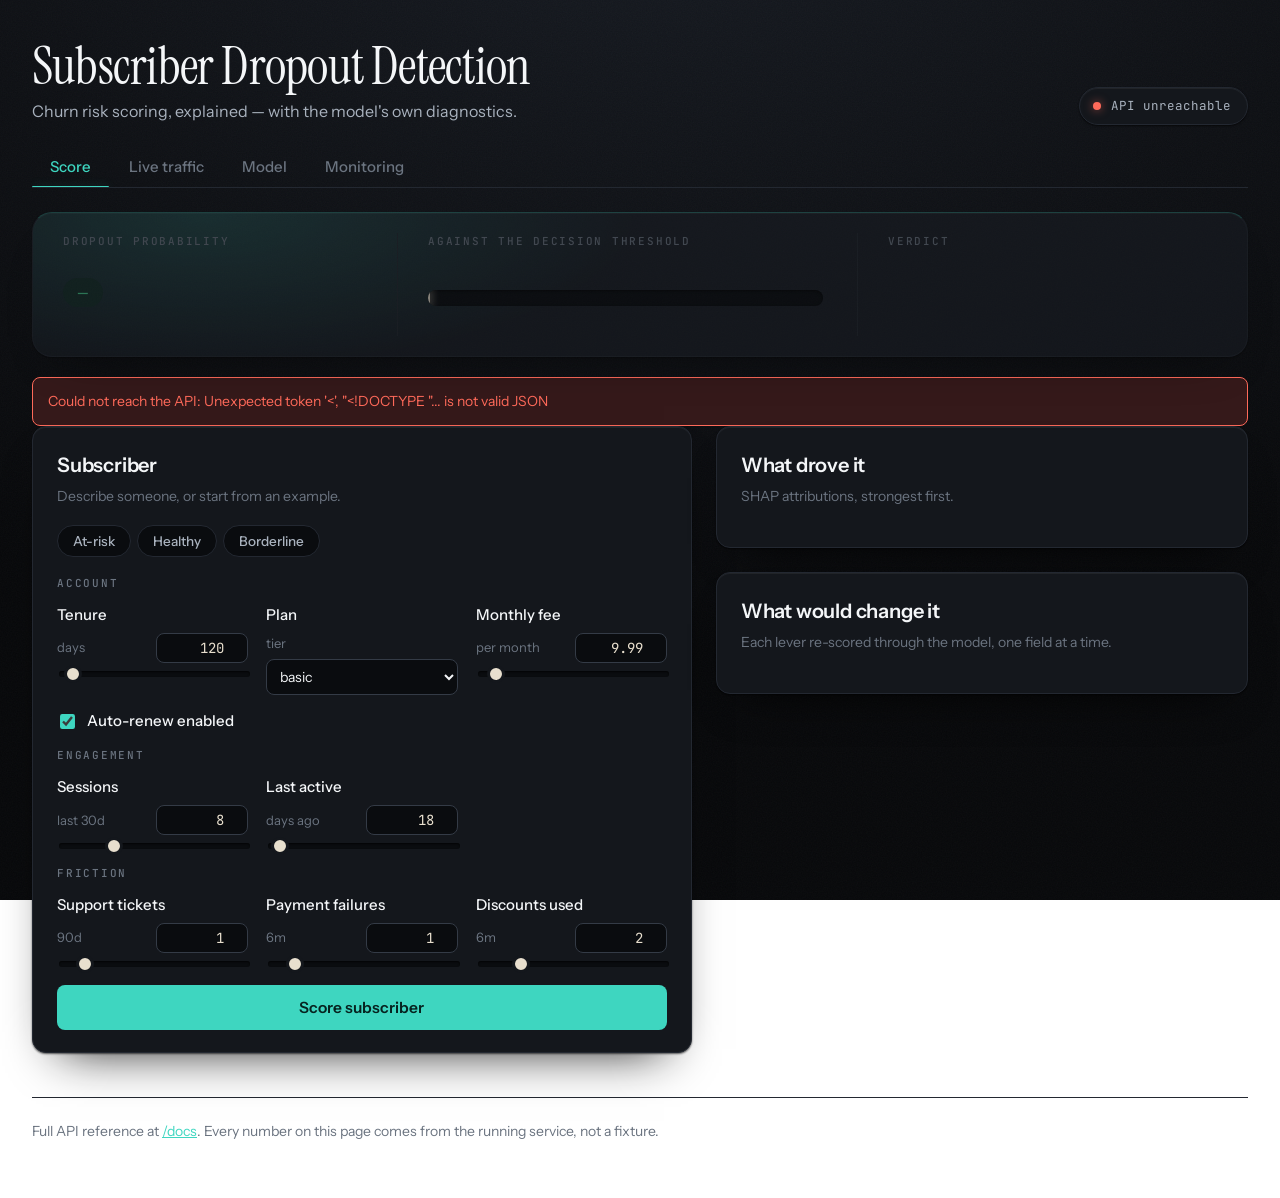
==== commit e0a6ae31: "Fill the empty half of every view, and look at all four this time The score view still had a 355px v" ====
--- a/src/api/static/index.html
+++ b/src/api/static/index.html
@@ -234,10 +234,14 @@
   .slab-grid {
     position: relative;
     display: grid;
-    grid-template-columns: 320px 1fr 360px;
-    gap: 30px;
-    align-items: center;
-  }
+    grid-template-columns: 300px minmax(0, 1fr) 360px;
+    gap: 34px;
+    align-items: stretch;
+  }
+  /* Every cell opens with an eyebrow on the same baseline, which is what makes
+     three differently-shaped things read as one row instead of three. */
+  .slab-cell { display: flex; flex-direction: column; }
+  .slab-cell .eyebrow { margin-bottom: 14px; }
   @media (max-width: 1100px) { .slab-grid { grid-template-columns: 1fr; gap: 22px; } }
   .slab-cell + .slab-cell { border-left: 1px solid var(--line); padding-left: 30px; }
   @media (max-width: 1100px) {
@@ -257,10 +261,18 @@
     text-align: center;
   }
   .hero .d.sep { width: .22em; }
-  .hero .unit { font-family: var(--font-display); font-size: 38px; color: var(--muted); margin-left: 2px; }
+  .hero .unit {
+    font-family: var(--font-display);
+    font-size: 46px;
+    line-height: .85;
+    color: var(--bone);
+    opacity: .5;
+    margin-left: 2px;
+  }
 
   .band {
     display: inline-block;
+    align-self: flex-start;
     border-radius: 999px;
     padding: 4px 14px;
     font-size: 13px;
@@ -272,89 +284,199 @@
   .band.medium { background: var(--medium-soft); color: var(--medium); }
   .band.high   { background: var(--high-soft);   color: var(--high); }
 
-  .slab-note { font-family: var(--font-mono); font-size: 11.5px; color: var(--muted); margin-top: 10px; }
+  .slab-note { font-family: var(--font-mono); font-size: 11.5px; color: var(--muted); margin-top: 12px; }
 
   .verdict { font-size: 19px; line-height: 1.5; color: var(--ink-soft); margin: 0; }
-  .method { margin-top: 14px; font-family: var(--font-mono); font-size: 11.5px; color: var(--muted); }
-
-  /* ------------------- population ribbon + threshold rule -------------- */
-
-  /* 6.77M training subscribers, binned by score. The envelope is masked to the
-     real shape of the distribution - heavy left mass, thin right tail - so it
-     reads as a waveform without a single note glyph. */
-  .ribbon {
-    position: relative;
-    height: 58px;
-    background: repeating-linear-gradient(90deg, var(--line-firm) 0 1px, transparent 1px 6px);
-    -webkit-mask-image: var(--envelope);
-    mask-image: var(--envelope);
-    --envelope: linear-gradient(90deg,
-      rgba(0,0,0,.18) 0%, rgba(0,0,0,1) 4%, rgba(0,0,0,.62) 12%,
-      rgba(0,0,0,.34) 26%, rgba(0,0,0,.2) 44%, rgba(0,0,0,.13) 64%,
-      rgba(0,0,0,.09) 82%, rgba(0,0,0,.06) 100%);
-  }
-  .ribbon .plumb {
+  .method { margin-top: auto; padding-top: 14px; font-family: var(--font-mono); font-size: 11.5px; color: var(--muted); }
+
+  /* ---------------------- the threshold scale --------------------------- */
+
+  /* Three rows on one axis: the callout above the needle, the banded rule,
+     and the ticks below. Everything is positioned as a percentage of the same
+     0-1 axis, so the callout can never drift off the value it describes. */
+  .scale { margin-top: auto; margin-bottom: auto; }
+
+  .scale-callout { position: relative; height: 26px; }
+  .scale-callout .tag {
     position: absolute;
-    top: -4px; bottom: -4px;
-    width: 2px;
-    background: var(--bone);
-    box-shadow: 0 0 6px rgba(232, 223, 206, .9), 0 0 18px var(--accent-glow);
+    bottom: 4px;
+    transform: translateX(-50%);
+    white-space: nowrap;
+    font-family: var(--font-mono);
+    font-size: 12px;
+    font-weight: 500;
+    padding: 3px 9px;
+    border-radius: 999px;
     transition: left var(--dur-3) var(--ease-out);
   }
+  .scale-callout .tag.over  { background: var(--high-soft);   color: var(--high); }
+  .scale-callout .tag.under { background: var(--low-soft);    color: var(--low); }
 
   .rule {
     position: relative;
-    height: 10px;
-    margin-top: 12px;
+    height: 16px;
     border-radius: 999px;
     background: var(--sunk);
-    box-shadow: inset 0 1px 2px rgba(0, 0, 0, .7);
+    box-shadow: inset 0 1px 3px rgba(0, 0, 0, .8);
     overflow: hidden;
   }
   .rule i { position: absolute; top: 0; bottom: 0; }
-  .rule i.low { background: rgba(70, 200, 138, .32); }
-  .rule i.medium { background: rgba(240, 169, 74, .28); }
-  .rule i.high { background: rgba(255, 106, 90, .28); }
-
-  .rule-marks { position: relative; height: 20px; }
+  .rule i.low    { background: rgba(70, 200, 138, .22); }
+  .rule i.medium { background: rgba(240, 169, 74, .20); }
+  .rule i.high   { background: rgba(255, 106, 90, .20); }
+
+  /* The distance between the threshold and the score, drawn solid. That gap
+     is the part of the reading a retention team acts on. */
+  .rule .gapfill {
+    position: absolute;
+    top: 0; bottom: 0;
+    transition: left var(--dur-3) var(--ease-out), width var(--dur-3) var(--ease-out);
+  }
+  .rule .gapfill.over  { background: rgba(255, 106, 90, .85); }
+  .rule .gapfill.under { background: rgba(70, 200, 138, .85); }
+
+  .rule .plumb {
+    position: absolute;
+    top: -3px; bottom: -3px;
+    width: 3px;
+    margin-left: -1.5px;
+    border-radius: 2px;
+    background: var(--bone);
+    box-shadow: 0 0 8px rgba(232, 223, 206, .95);
+    transition: left var(--dur-3) var(--ease-out);
+  }
+
+  .rule-marks { position: relative; height: 30px; }
   .rule-marks .tick {
     position: absolute;
-    top: -14px;
-    width: 2px; height: 20px;
-    background: var(--bone);
+    top: 0;
+    width: 1px; height: 6px;
+    background: var(--line-firm);
   }
   .rule-marks .tick::after {
     content: attr(data-l);
     position: absolute;
-    top: 22px; left: 50%;
+    top: 9px;
+    left: 50%;
     transform: translateX(-50%);
     font-family: var(--font-mono);
     font-size: 11px;
     color: var(--muted);
     white-space: nowrap;
   }
-  .rule-marks .gap {
-    position: absolute;
-    top: -6px;
-    height: 2px;
-    background: var(--high);
-  }
-  .rule-marks .gap::after {
-    content: attr(data-l);
-    position: absolute;
-    top: -20px; right: 0;
-    font-family: var(--font-mono);
-    font-size: 11px;
-    color: var(--high);
-    white-space: nowrap;
-  }
+  /* The end ticks would otherwise hang off both edges of the card. */
+  .rule-marks .tick.first::after { left: 0; transform: none; }
+  .rule-marks .tick.last::after  { left: auto; right: 0; transform: none; }
 
   /* ------------------------------ layout ------------------------------- */
 
   .row2 { display: grid; grid-template-columns: minmax(0, 1.24fr) minmax(0, 1fr); gap: 24px; align-items: start; }
   @media (max-width: 1000px) { .row2 { grid-template-columns: minmax(0, 1fr); } }
 
-  .two-col { display: grid; grid-template-columns: repeat(auto-fit, minmax(320px, 1fr)); gap: 22px; align-items: start; }
+  /* Stretch, not start: a pair of cards at different heights reads as one of
+     them having failed to load. */
+  .two-col { display: grid; grid-template-columns: repeat(auto-fit, minmax(320px, 1fr)); gap: 22px; align-items: stretch; }
+
+  .col-stack { display: grid; gap: 24px; align-content: start; }
+
+  /* ---------------------------- score spread ---------------------------- */
+
+  .spread { padding: 6px 0 2px; }
+  .spread-track {
+    position: relative;
+    height: 18px;
+    border-radius: 999px;
+    background: var(--sunk);
+    box-shadow: inset 0 1px 3px rgba(0, 0, 0, .8);
+    overflow: hidden;
+  }
+  .spread-track i { position: absolute; transition: left var(--dur-3) var(--ease-out), width var(--dur-3) var(--ease-out); }
+  .spread-track .zone { top: 0; bottom: 0; }
+  .spread-track .zone.low    { background: rgba(70, 200, 138, .16); }
+  .spread-track .zone.medium { background: rgba(240, 169, 74, .14); }
+  .spread-track .zone.high   { background: rgba(255, 106, 90, .14); }
+  /* min to max, then the p50-p90 body drawn solid on top of it. */
+  .spread-track .range { top: 7px; height: 4px; border-radius: 999px; background: var(--line-firm); }
+  .spread-track .iqr   { top: 3px; height: 12px; border-radius: 999px; background: var(--accent); opacity: .55; }
+  .spread-track .median {
+    top: 0; bottom: 0;
+    width: 3px;
+    margin-left: -1.5px;
+    background: var(--bone);
+    box-shadow: 0 0 6px rgba(232, 223, 206, .8);
+  }
+
+  .spread-legend {
+    display: flex;
+    flex-wrap: wrap;
+    gap: 6px 20px;
+    margin-top: 14px;
+    font-family: var(--font-mono);
+    font-size: 12px;
+    color: var(--muted);
+  }
+  .spread-legend b { font-weight: 500; color: var(--bone); margin-left: 6px; }
+
+  /* --------------------------- live vs reference ------------------------ */
+
+  .compare { display: grid; gap: 16px; margin-top: 6px; }
+  .compare-row { display: grid; grid-template-columns: 178px minmax(0, 1fr) 92px; gap: 16px; align-items: center; }
+  @media (max-width: 640px) { .compare-row { grid-template-columns: minmax(0, 1fr); } }
+  .compare-label { font-size: 14.5px; color: var(--ink); }
+  .compare-bar { position: relative; height: 12px; border-radius: 999px; background: var(--sunk); box-shadow: inset 0 1px 2px rgba(0,0,0,.6); overflow: hidden; }
+  .compare-bar i { position: absolute; top: 0; bottom: 0; left: 0; border-radius: 999px; transition: width var(--dur-3) var(--ease-out); }
+  .compare-bar i.ref  { background: var(--line-firm); }
+  .compare-bar i.live { background: var(--accent); opacity: .8; }
+  .compare-value { font-family: var(--font-mono); font-size: 13px; color: var(--bone); text-align: right; }
+  .compare-sub { font-family: var(--font-mono); font-size: 11.5px; color: var(--muted); }
+
+  /* ------------------------------- levers ------------------------------ */
+
+  .levers { display: grid; gap: 2px; }
+  .lever {
+    display: grid;
+    grid-template-columns: minmax(0, 1fr) auto;
+    align-items: center;
+    gap: 10px 14px;
+    padding: 11px 0;
+  }
+  .lever + .lever { border-top: 1px solid var(--line); }
+  .lever-label { font-size: 14.5px; color: var(--ink); min-width: 0; }
+  .lever-move {
+    display: flex;
+    align-items: baseline;
+    gap: 7px;
+    font-family: var(--font-mono);
+    font-size: 13px;
+    white-space: nowrap;
+  }
+  .lever-from { color: var(--muted); }
+  .lever-arrow { color: var(--line-firm); }
+  .lever-to { font-weight: 500; }
+  .lever-to.down { color: var(--low); }
+  .lever-to.up { color: var(--high); }
+  .lever-to.flat { color: var(--muted); }
+
+  /* A shared axis, so the bars are comparable to each other rather than each
+     one being scaled to itself. Zero sits at the current score. */
+  .lever-track {
+    grid-column: 1 / -1;
+    position: relative;
+    height: 5px;
+    border-radius: 999px;
+    background: var(--sunk);
+    box-shadow: inset 0 1px 2px rgba(0, 0, 0, .6);
+    overflow: hidden;
+  }
+  .lever-track i {
+    position: absolute;
+    top: 0; bottom: 0;
+    border-radius: 999px;
+    transition: left var(--dur-3) var(--ease-out), width var(--dur-3) var(--ease-out);
+  }
+  .lever-track i.down { background: var(--low); }
+  .lever-track i.up { background: var(--high); }
+  .lever-note { font-family: var(--font-mono); font-size: 11.5px; color: var(--muted); }
 
   /* ------------------------------- form -------------------------------- */
 
@@ -666,23 +788,34 @@
     <div class="slab" id="result">
       <div class="slab-grid">
         <div class="slab-cell">
+          <div class="eyebrow">Dropout probability</div>
           <div class="hero" id="hero"></div>
           <span id="band" class="band low">—</span>
           <div class="slab-note" id="slabNote"></div>
         </div>
 
+        <!-- The scale, not a distribution. An earlier version drew a
+             population envelope here and labelled it with a subscriber count
+             it did not actually have; what the service can honestly show is
+             where this score falls against the decision threshold and the
+             band edges, so that is all this draws. -->
         <div class="slab-cell">
-          <div class="eyebrow" style="margin-bottom:12px">Where this subscriber sits</div>
-          <div class="ribbon"><span class="plumb" id="plumb" style="left:0%"></span></div>
-          <div class="rule">
-            <i class="low" id="ruleLow"></i>
-            <i class="medium" id="ruleMedium"></i>
-            <i class="high" id="ruleHigh"></i>
+          <div class="eyebrow">Against the decision threshold</div>
+          <div class="scale">
+            <div class="scale-callout" id="scaleCallout"></div>
+            <div class="rule">
+              <i class="low" id="ruleLow"></i>
+              <i class="medium" id="ruleMedium"></i>
+              <i class="high" id="ruleHigh"></i>
+              <span class="gapfill" id="gapfill"></span>
+              <span class="plumb" id="plumb" style="left:0%"></span>
+            </div>
+            <div class="rule-marks" id="ruleMarks"></div>
           </div>
-          <div class="rule-marks" id="ruleMarks"></div>
         </div>
 
         <div class="slab-cell">
+          <div class="eyebrow">Verdict</div>
           <p class="verdict" id="verdict"></p>
           <div class="method" id="method"></div>
         </div>
@@ -818,10 +951,23 @@
         </form>
       </div>
 
-      <div class="panel">
-        <p class="panel-title">What drove it</p>
-        <p class="panel-sub">SHAP attributions, strongest first.</p>
-        <div class="drivers" id="drivers"></div>
+      <div class="col-stack">
+        <div class="panel">
+          <p class="panel-title">What drove it</p>
+          <p class="panel-sub">SHAP attributions, strongest first.</p>
+          <div class="drivers" id="drivers"></div>
+        </div>
+
+        <!-- The counterfactual panel. SHAP says which inputs the model leaned
+             on; it does not say what a retention team could actually do. Each
+             lever here is a real second request with exactly one field
+             changed, so the arrow is the model's answer rather than an
+             inference drawn from the attribution. -->
+        <div class="panel">
+          <p class="panel-title">What would change it</p>
+          <p class="panel-sub">Each lever re-scored through the model, one field at a time.</p>
+          <div class="levers" id="levers"></div>
+        </div>
       </div>
     </div>
   </section>
@@ -851,35 +997,70 @@
       </div>
     </div>
 
-    <div class="panel">
-      <p class="panel-title">Risk mix</p>
-      <p class="panel-sub">How the scored population splits across the three bands.</p>
-      <div class="stack">
-        <i class="low" id="sLow" style="width:0%"></i>
-        <i class="medium" id="sMedium" style="width:0%"></i>
-        <i class="high" id="sHigh" style="width:0%"></i>
+    <div class="two-col">
+      <div class="panel">
+        <p class="panel-title">Risk mix</p>
+        <p class="panel-sub">How the scored population splits across the three bands.</p>
+        <div class="stack">
+          <i class="low" id="sLow" style="width:0%"></i>
+          <i class="medium" id="sMedium" style="width:0%"></i>
+          <i class="high" id="sHigh" style="width:0%"></i>
+        </div>
+        <div class="legend">
+          <span><b style="background:var(--low)"></b> Low <span class="n" id="nLow">0</span></span>
+          <span><b style="background:var(--medium)"></b> Medium <span class="n" id="nMedium">0</span></span>
+          <span><b style="background:var(--high)"></b> High <span class="n" id="nHigh">0</span></span>
+        </div>
       </div>
-      <div class="legend">
-        <span><b style="background:var(--low)"></b> Low <span class="n" id="nLow">0</span></span>
-        <span><b style="background:var(--medium)"></b> Medium <span class="n" id="nMedium">0</span></span>
-        <span><b style="background:var(--high)"></b> High <span class="n" id="nHigh">0</span></span>
+
+      <!-- Four order statistics on one axis. An earlier version dropped a
+           labelled tick at each of them, and p90 and max are frequently the
+           same number, so the two labels landed on top of each other and read
+           as corruption. The figures moved to a legend underneath. -->
+      <div class="panel">
+        <p class="panel-title">Score spread</p>
+        <p class="panel-sub">Where the recent predictions actually landed, 0 to 1.</p>
+        <div class="spread">
+          <div class="spread-track">
+            <i class="zone low" id="zLow"></i>
+            <i class="zone medium" id="zMedium"></i>
+            <i class="zone high" id="zHigh"></i>
+            <i class="range" id="spreadRange"></i>
+            <i class="iqr" id="spreadIqr"></i>
+            <i class="median" id="spreadMedian"></i>
+          </div>
+        </div>
+        <div class="spread-legend" id="spreadLegend"></div>
+        <div class="method" id="spreadNote"></div>
       </div>
     </div>
 
+    <!-- The Shift tile reports a number without its two halves. This is the
+         comparison that number comes from. -->
     <div class="panel" style="margin-top:22px">
-      <p class="panel-title">Score spread</p>
-      <p class="panel-sub">Where the recent predictions actually landed, 0 to 1.</p>
-      <div class="track" id="spread"></div>
-      <div class="gauge-note" id="spreadNote" style="text-align:left"></div>
+      <p class="panel-title">Live traffic against the training reference</p>
+      <p class="panel-sub">The drift signal, with both sides of it shown rather than only the delta.</p>
+      <div class="compare" id="compare"></div>
     </div>
   </section>
 
   <!-- =========================== MODEL =========================== -->
   <section class="view" data-view="model">
-    <div class="panel">
-      <p class="panel-title">Provenance</p>
-      <p class="panel-sub">Which artifact is answering requests, and where it came from.</p>
-      <dl class="kv" id="modelKv"></dl>
+    <!-- Paired, because both are key-value lists with a short right-hand
+         column. Stacked full width they left most of the card empty. -->
+    <div class="two-col">
+      <div class="panel">
+        <p class="panel-title">Provenance</p>
+        <p class="panel-sub">Which artifact is answering requests, and where it came from.</p>
+        <dl class="kv" id="modelKv"></dl>
+      </div>
+
+      <div class="panel">
+        <p class="panel-title">Library versions</p>
+        <p class="panel-sub">Pinned at training time — a mismatch here is how artifacts silently break.</p>
+        <dl class="kv" id="modelLibs"></dl>
+        <div class="method" id="modelLibsNote"></div>
+      </div>
     </div>
 
     <div class="panel" style="margin-top:22px">
@@ -909,11 +1090,6 @@
       </dl>
     </div>
 
-    <div class="panel" style="margin-top:22px">
-      <p class="panel-title">Library versions</p>
-      <p class="panel-sub">Pinned at training time — a mismatch here is how artifacts silently break.</p>
-      <dl class="kv" id="modelLibs"></dl>
-    </div>
   </section>
 
   <!-- ========================= MONITORING ========================= -->
@@ -1027,7 +1203,13 @@
     ink.style.transform = `translateX(${active.offsetLeft}px)`;
   }
 
+  const VIEWS = ["score", "live", "model", "monitoring"];
+
   function showView(name) {
+    if (!VIEWS.includes(name)) name = "score";
+    // Deep-linkable: the tab lives in the hash, so a view can be shared,
+    // reloaded, or opened directly rather than only reached by clicking.
+    if (location.hash.slice(1) !== name) history.replaceState(null, "", "#" + name);
     document.querySelectorAll(".tab").forEach((t) => {
       t.classList.toggle("is-active", t.dataset.view === name);
     });
@@ -1055,7 +1237,13 @@
       liveTimer = setInterval(refreshMetrics, 5000);
     }
     if (name === "model") refreshModel();
-    if (name === "monitoring") refreshShadow();
+    if (name === "monitoring") {
+      refreshShadow();
+      // The comparison is the whole point of this view, so run it on arrival
+      // rather than leaving the tab empty behind a button. Once only: it is
+      // 800 predictions, and re-running on every tab switch would be rude.
+      if (!driftHasRun) { driftHasRun = true; runDrift(); }
+    }
   }
 
   /* ------------------------------- form -------------------------------- */
@@ -1091,6 +1279,27 @@
   // The request schema rejects last_activity_days_ago > tenure_days with a 422.
   // Enforce it while dragging rather than letting someone build an invalid
   // subscriber and only find out on submit.
+  // Only fields the model actually responds to. support_tickets_last_90d and
+  // payment_failures_last_6m are constant in KKBox training data and move the
+  // prediction by exactly zero, so offering them as levers would promise a
+  // retention action that does nothing.
+  const LEVERS = [
+    { field: "is_auto_renew_enabled", label: "Turn auto-renew off", value: false,
+      only: (p) => p.is_auto_renew_enabled === true },
+    { field: "is_auto_renew_enabled", label: "Turn auto-renew on", value: true,
+      only: (p) => p.is_auto_renew_enabled !== true },
+    { field: "discounts_used_last_6m", label: "Stop discounting", value: 0,
+      only: (p) => Number(p.discounts_used_last_6m) > 0 },
+    { field: "last_activity_days_ago", label: "Bring them back this week", value: 2,
+      only: (p) => Number(p.last_activity_days_ago) > 2 },
+    { field: "avg_session_count_last_30d", label: "Double their listening", value: null,
+      derive: (p) => Math.min(30, Math.max(1, Number(p.avg_session_count_last_30d) * 2)),
+      only: (p) => Number(p.avg_session_count_last_30d) < 15 },
+    { field: "monthly_fee", label: "Halve the price", value: null,
+      derive: (p) => Math.round(Number(p.monthly_fee) * 50) / 100,
+      only: (p) => Number(p.monthly_fee) >= 2 },
+  ];
+
   function clampRecency() {
     const tenure = parseFloat($("tenure_days").value);
     const recency = parseFloat($("last_activity_days_ago").value);
@@ -1185,9 +1394,10 @@
     requestAnimationFrame(step);
   }
 
-  // The population ribbon and the threshold rule replace the arc gauge. The
-  // distance between the marker and the threshold is the story of the
-  // prediction, and a linear rule shows it where an arc could not.
+  // What this draws is the decision, not a population: the three bands, the
+  // threshold, and the distance between the threshold and this score. That
+  // distance is the number a retention team acts on, and a linear axis shows
+  // it where the arc gauge this replaced could not.
   function renderSpectrum(probability, threshold) {
     const highStart = threshold + (1 - threshold) * HIGH_RISK_SPAN;
     const pos = (v) => Math.max(0, Math.min(100, v * 100));
@@ -1197,27 +1407,39 @@
     $("ruleHigh").style.cssText = `left:${pos(highStart)}%;width:${100 - pos(highStart)}%`;
     $("plumb").style.left = pos(probability) + "%";
 
+    const over = probability >= threshold;
+    const lo = Math.min(pos(probability), pos(threshold));
+    const span = Math.abs(pos(probability) - pos(threshold));
+
+    const fill = $("gapfill");
+    fill.className = "gapfill " + (over ? "over" : "under");
+    fill.style.left = lo + "%";
+    fill.style.width = span + "%";
+
+    // The callout is centred over the middle of the gap it measures, and
+    // clamped away from both edges so it never runs off the card.
+    const delta = (probability - threshold) * 100;
+    const tag = el("span", "tag " + (over ? "over" : "under"),
+      (over ? "+" : "") + delta.toFixed(1) + "pp " + (over ? "over the line" : "under the line"));
+    tag.style.left = Math.max(16, Math.min(84, lo + span / 2)) + "%";
+    $("scaleCallout").replaceChildren(tag);
+
     const marks = $("ruleMarks");
     marks.replaceChildren();
-    const tick = el("span", "tick");
-    tick.style.left = pos(threshold) + "%";
-    tick.dataset.l = "threshold " + pct(threshold);
-    marks.appendChild(tick);
-
-    // How far over (or under) the line this subscriber sits, in percentage
-    // points - the number a retention team would actually act on.
-    const delta = (probability - threshold) * 100;
-    const gap = el("span", "gap");
-    const lo = Math.min(pos(probability), pos(threshold));
-    gap.style.left = lo + "%";
-    gap.style.width = Math.abs(pos(probability) - pos(threshold)) + "%";
-    gap.style.background = delta >= 0 ? "var(--high)" : "var(--low)";
-    gap.dataset.l = (delta >= 0 ? "+" : "") + delta.toFixed(1) + "pp " +
-      (delta >= 0 ? "over the line" : "under the line");
-    marks.appendChild(gap);
+    const ticks = [{ at: threshold, label: "threshold " + pct(threshold), cls: "" },
+                   { at: 1, label: "100%", cls: " last" }];
+    // At a 5% threshold the zero tick's label would sit underneath the
+    // threshold's. Zero is the obvious end of the axis; the threshold is not.
+    if (threshold > 0.14) ticks.unshift({ at: 0, label: "0%", cls: " first" });
+    ticks.forEach(({ at, label, cls }) => {
+      const tick = el("span", "tick" + cls);
+      tick.style.left = pos(at) + "%";
+      tick.dataset.l = label;
+      marks.appendChild(tick);
+    });
 
     $("slabNote").textContent =
-      `decision threshold ${pct(threshold)} · 6,770,000 subscribers in the baseline`;
+      `flagged at or above ${pct(threshold)} · high band starts at ${pct(highStart)}`;
   }
 
   function renderImpacts(attributions) {
@@ -1320,6 +1542,82 @@
       : "Rule-based explanation · describes the inputs, not the model's decision";
   }
 
+  /* ---------------------------- counterfactuals ------------------------ */
+
+  // Fired after a score, not on every keystroke: each lever is a real request,
+  // and re-running six of them per character typed would be rude to the API
+  // and useless to read.
+  let leverRun = 0;
+
+  async function renderLevers(base, baseProbability) {
+    const host = $("levers");
+    const run = ++leverRun;
+
+    const chosen = LEVERS.filter((l) => l.only(base)).slice(0, 4);
+    if (!chosen.length) {
+      host.replaceChildren(el("p", "lever-note", "No single field moves this one much."));
+      return;
+    }
+
+    host.replaceChildren(el("p", "lever-note", "Re-scoring…"));
+
+    let results;
+    try {
+      results = await Promise.all(chosen.map(async (lever) => {
+        const payload = { ...base };
+        payload[lever.field] = lever.derive ? lever.derive(base) : lever.value;
+        const response = await fetch("/predict", {
+          method: "POST",
+          headers: { "Content-Type": "application/json" },
+          body: JSON.stringify(payload),
+        });
+        if (!response.ok) throw new Error("lever request failed");
+        const data = await response.json();
+        return { lever, probability: data.dropout_probability };
+      }));
+    } catch (err) {
+      if (run === leverRun) {
+        host.replaceChildren(el("p", "lever-note", "Could not re-score the levers."));
+      }
+      return;
+    }
+
+    // A later score has landed while these were in flight; its results win.
+    if (run !== leverRun) return;
+
+    // One shared axis across every lever, so a big arrow really is a bigger
+    // move than a small one rather than each bar being scaled to itself.
+    const peak = Math.max(...results.map((r) => Math.abs(r.probability - baseProbability)), 0.01);
+
+    host.replaceChildren();
+    results
+      .sort((a, b) => Math.abs(b.probability - baseProbability) - Math.abs(a.probability - baseProbability))
+      .forEach(({ lever, probability }) => {
+        const delta = probability - baseProbability;
+        const dir = Math.abs(delta) < 0.001 ? "flat" : (delta < 0 ? "down" : "up");
+
+        const row = el("div", "lever");
+        row.appendChild(el("span", "lever-label", lever.label));
+
+        const move = el("span", "lever-move");
+        move.appendChild(el("span", "lever-from", pct(baseProbability)));
+        move.appendChild(el("span", "lever-arrow", "→"));
+        move.appendChild(el("span", "lever-to " + dir, pct(probability)));
+        row.appendChild(move);
+
+        const track = el("div", "lever-track");
+        if (dir !== "flat") {
+          const bar = el("i", dir);
+          const width = (Math.abs(delta) / peak) * 50;
+          bar.style.left = (delta < 0 ? 50 - width : 50) + "%";
+          bar.style.width = width + "%";
+          track.appendChild(bar);
+        }
+        row.appendChild(track);
+        host.appendChild(row);
+      });
+  }
+
   /* ------------------------------ scoring ------------------------------ */
 
   async function score(event) {
@@ -1331,16 +1629,17 @@
     if (!$("result").classList.contains("hidden")) $("result").classList.add("stale");
 
     try {
+      const payload = readForm();
       const response = await fetch("/predict", {
         method: "POST",
         headers: { "Content-Type": "application/json" },
-        body: JSON.stringify(readForm()),
+        body: JSON.stringify(payload),
       });
       const data = await response.json();
 
       if (response.status === 422) showError(formatValidationError(data.detail));
       else if (!response.ok) showError(data.detail || `Request failed (${response.status}).`);
-      else render(data);
+      else { render(data); renderLevers(payload, data.dropout_probability); }
     } catch (err) {
       showError(`Could not reach the API: ${err.message}`);
     } finally {
@@ -1399,19 +1698,85 @@
     $("sMedium").style.width = share(medium) + "%";
     $("sHigh").style.width = share(high) + "%";
 
-    const spread = $("spread");
-    spread.replaceChildren();
     const p = m.probability || {};
-    [["min", p.min], ["p50", p.p50], ["p90", p.p90], ["max", p.max]].forEach(([name, v]) => {
-      if (v === null || v === undefined) return;
-      const tick = document.createElement("i");
-      tick.style.left = Math.max(0, Math.min(100, v * 100)) + "%";
-      tick.dataset.l = name;
-      spread.appendChild(tick);
+    const clamp = (v) => Math.max(0, Math.min(100, v * 100));
+    const has = (v) => v !== null && v !== undefined;
+
+    // The band zones behind the spread, so the shape can be read against the
+    // same thresholds the Score view uses.
+    const highStart = m.threshold + (1 - m.threshold) * HIGH_RISK_SPAN;
+    $("zLow").style.cssText = `left:0%;width:${clamp(m.threshold)}%`;
+    $("zMedium").style.cssText = `left:${clamp(m.threshold)}%;width:${clamp(highStart) - clamp(m.threshold)}%`;
+    $("zHigh").style.cssText = `left:${clamp(highStart)}%;width:${100 - clamp(highStart)}%`;
+
+    if (has(p.min) && has(p.max)) {
+      $("spreadRange").style.cssText =
+        `left:${clamp(p.min)}%;width:${Math.max(0.4, clamp(p.max) - clamp(p.min))}%`;
+      $("spreadIqr").style.cssText =
+        `left:${clamp(p.p50)}%;width:${Math.max(0.4, clamp(p.p90) - clamp(p.p50))}%`;
+      $("spreadMedian").style.left = clamp(p.p50) + "%";
+    }
+
+    const legend = $("spreadLegend");
+    legend.replaceChildren();
+    [["min", p.min], ["median", p.p50], ["p90", p.p90], ["max", p.max]].forEach(([name, v]) => {
+      if (!has(v)) return;
+      const item = el("span", "", name);
+      item.appendChild(el("b", "", pct(v)));
+      legend.appendChild(item);
     });
+
     $("spreadNote").textContent = total
       ? `${m.window_size} of ${m.window_capacity} slots in the rolling window`
       : "nothing scored yet — score a subscriber and come back";
+
+    renderCompare(m);
+  }
+
+  // The Shift tile gives a delta with neither of the numbers it came from.
+  // Drawing both against a shared axis is what makes the delta mean anything.
+  function renderCompare(m) {
+    const host = $("compare");
+    host.replaceChildren();
+    const ref = m.reference || {};
+    const live = m.probability || {};
+
+    if (ref.probability_mean === null || ref.probability_mean === undefined) {
+      host.appendChild(el("div", "empty", "No training reference is recorded for this model."));
+      return;
+    }
+
+    const peak = Math.max(ref.probability_mean, live.mean || 0, 0.01);
+    const rows = [
+      ["Training reference", ref.probability_mean, "ref",
+       `${(ref.rows || 0).toLocaleString()} rows · ${(ref.created_at || "").slice(0, 10)}`],
+      ["Live window", live.mean, "live",
+       `${m.window_size} predictions served`],
+    ];
+
+    rows.forEach(([label, value, cls, sub]) => {
+      const row = el("div", "compare-row");
+      const left = el("div", "");
+      left.append(el("div", "compare-label", label), el("div", "compare-sub", sub));
+      row.appendChild(left);
+
+      const bar = el("div", "compare-bar");
+      const fill = el("i", cls);
+      fill.style.width = ((value || 0) / peak) * 100 + "%";
+      bar.appendChild(fill);
+      row.appendChild(bar);
+
+      row.appendChild(el("div", "compare-value", value === null || value === undefined ? "—" : pct(value)));
+      host.appendChild(row);
+    });
+
+    const shift = m.probability_mean_shift;
+    if (shift !== null && shift !== undefined) {
+      host.appendChild(el("div", "method",
+        `Mean predicted risk is running ${signed(shift, 4)} against the reference. ` +
+        `A gap this size is expected here: the reference is the full training population, ` +
+        `and the live window is whatever has been scored since the service started.`));
+    }
   }
 
   /* -------------------------------- model ------------------------------ */
@@ -1452,13 +1817,20 @@
 
     const libs = $("modelLibs");
     libs.replaceChildren();
-    Object.entries(meta.library_versions || {}).forEach(([k, v]) => {
+    const versions = Object.entries(meta.library_versions || {});
+    versions.forEach(([k, v]) => {
       const dt = document.createElement("dt");
       dt.textContent = k;
       const dd = document.createElement("dd");
       dd.textContent = v;
       libs.append(dt, dd);
     });
+    // The endpoint returns {} for an artifact trained before versions were
+    // recorded. An empty card looked like a rendering failure; this says which
+    // it is, because the two need different fixes.
+    $("modelLibsNote").textContent = versions.length
+      ? ""
+      : "This artifact recorded no library versions at training time.";
   }
 
   /* ------------------------------- shadow ------------------------------ */
@@ -1476,7 +1848,25 @@
     host.replaceChildren();
 
     if (!s.enabled || !s.active) {
-      host.appendChild(el("div", "empty", s.detail || "No challenger is registered."));
+      // An idle comparison is still a state worth reporting: which alias is
+      // live, and what shadow scoring would do if a challenger appeared.
+      const idle = document.createElement("div");
+      idle.className = "tiles";
+      [["Champion", s.champion_version ? "@champion v" + s.champion_version : "@champion",
+        "serving every request"],
+       ["Challenger", "none", "@challenger unset or equal"],
+       ["Comparisons", String(s.compared_total || 0), "since the service started"],
+       ["Promotion gate", "PR-AUC", "with margin, never ROC-AUC"]].forEach(([l, v, sub]) => {
+        const t = document.createElement("div");
+        t.className = "tile";
+        t.append(el("span", "tile-l", l), el("span", "tile-v", v), el("span", "tile-s", sub));
+        idle.appendChild(t);
+      });
+      host.appendChild(idle);
+      const why = el("div", "method",
+        s.detail || "Shadow scoring stays idle while @challenger is unset.");
+      why.style.marginTop = "16px";
+      host.appendChild(why);
       return;
     }
 
@@ -1569,6 +1959,8 @@
   // nearly every feature - a 400-row synthetic cohort is far from 6.77M real
   // subscribers however it is jittered - so a single run tells you nothing.
   // The comparison does: only the features we actually moved should climb.
+  let driftHasRun = false;
+
   async function runDrift() {
     const host = $("driftBody");
     const button = $("driftRun");
@@ -1693,6 +2085,7 @@
   document.querySelectorAll(".tab").forEach((tab) => {
     tab.addEventListener("click", () => showView(tab.dataset.view));
   });
+  window.addEventListener("hashchange", () => showView(location.hash.slice(1)));
   document.querySelectorAll(".preset").forEach((button) => {
     button.addEventListener("click", () => applyPreset(button.dataset.preset));
   });
@@ -1731,6 +2124,8 @@
   refreshStatus();
   setInterval(refreshStatus, 15000);
 
+  if (location.hash.slice(1)) showView(location.hash.slice(1));
+
   // Score immediately, so the first thing anyone sees is a populated result
   // rather than half a screen of empty state.
   $("form").requestSubmit();
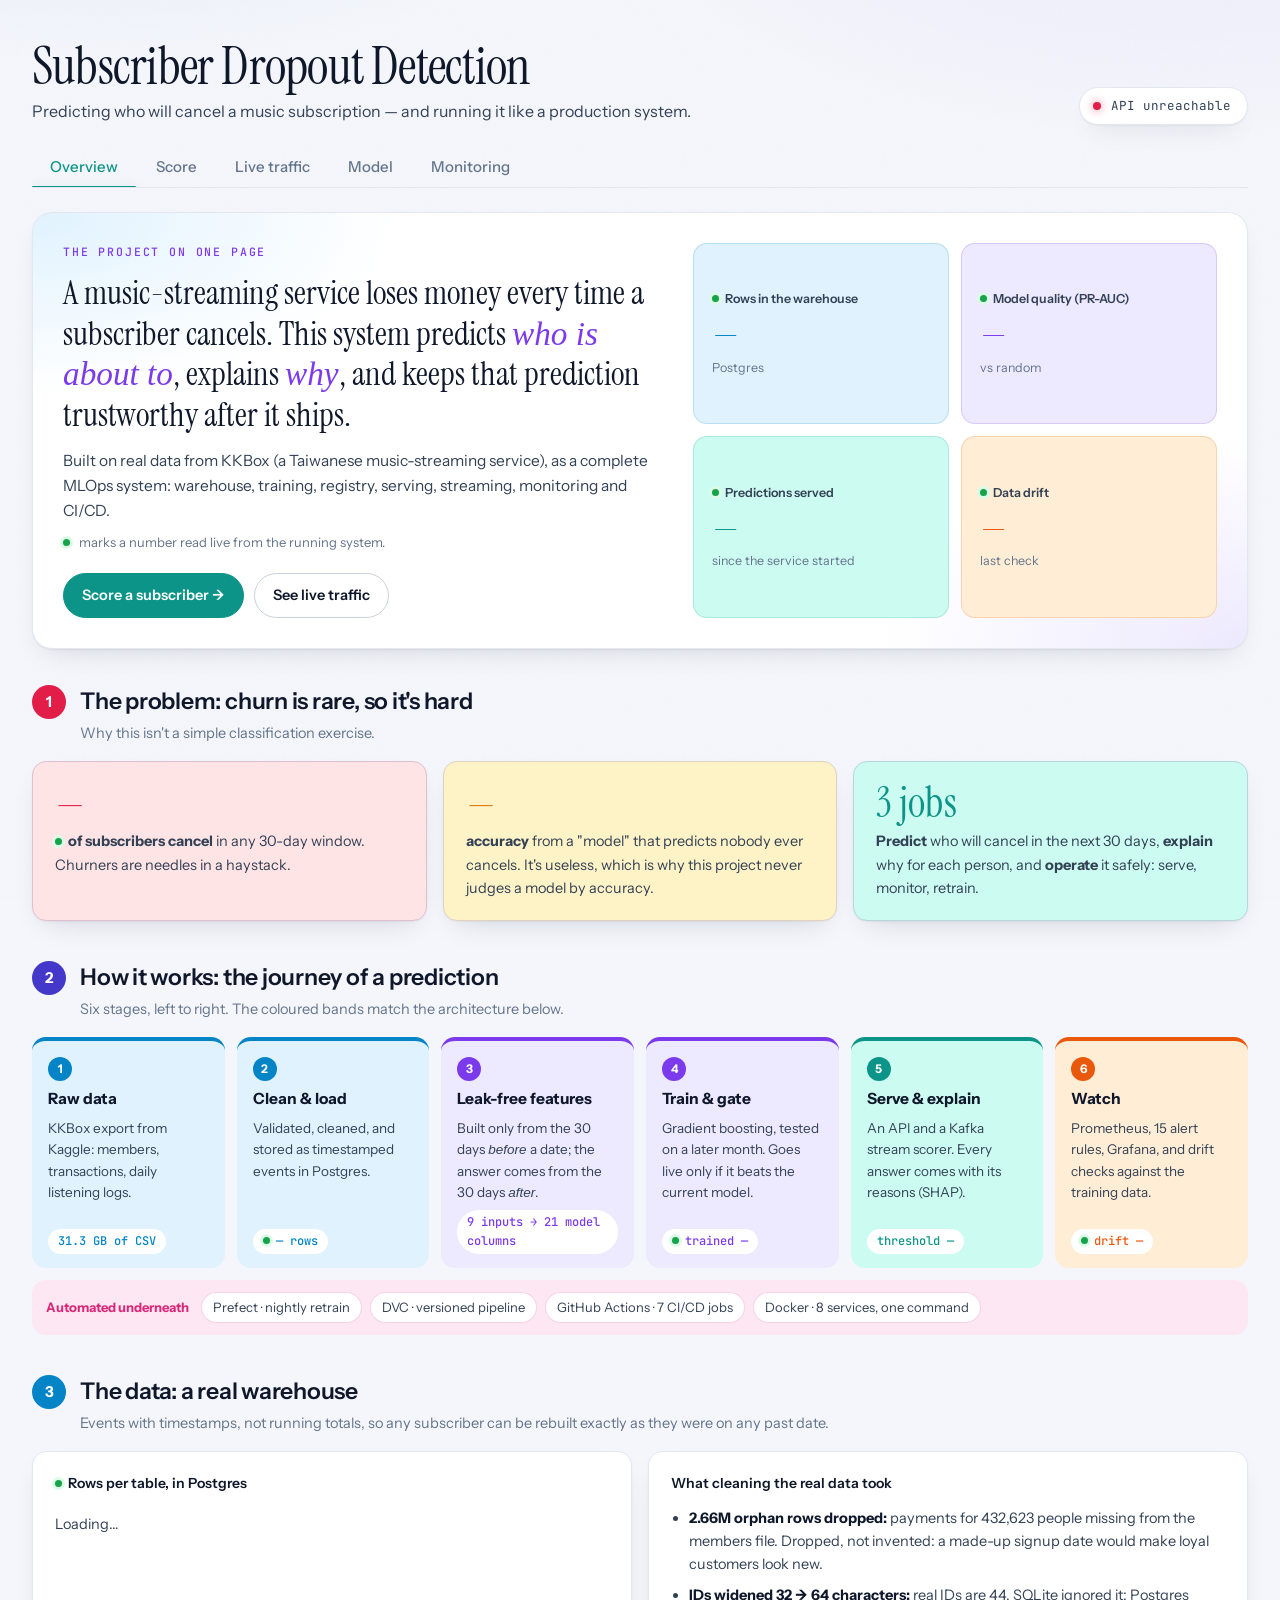
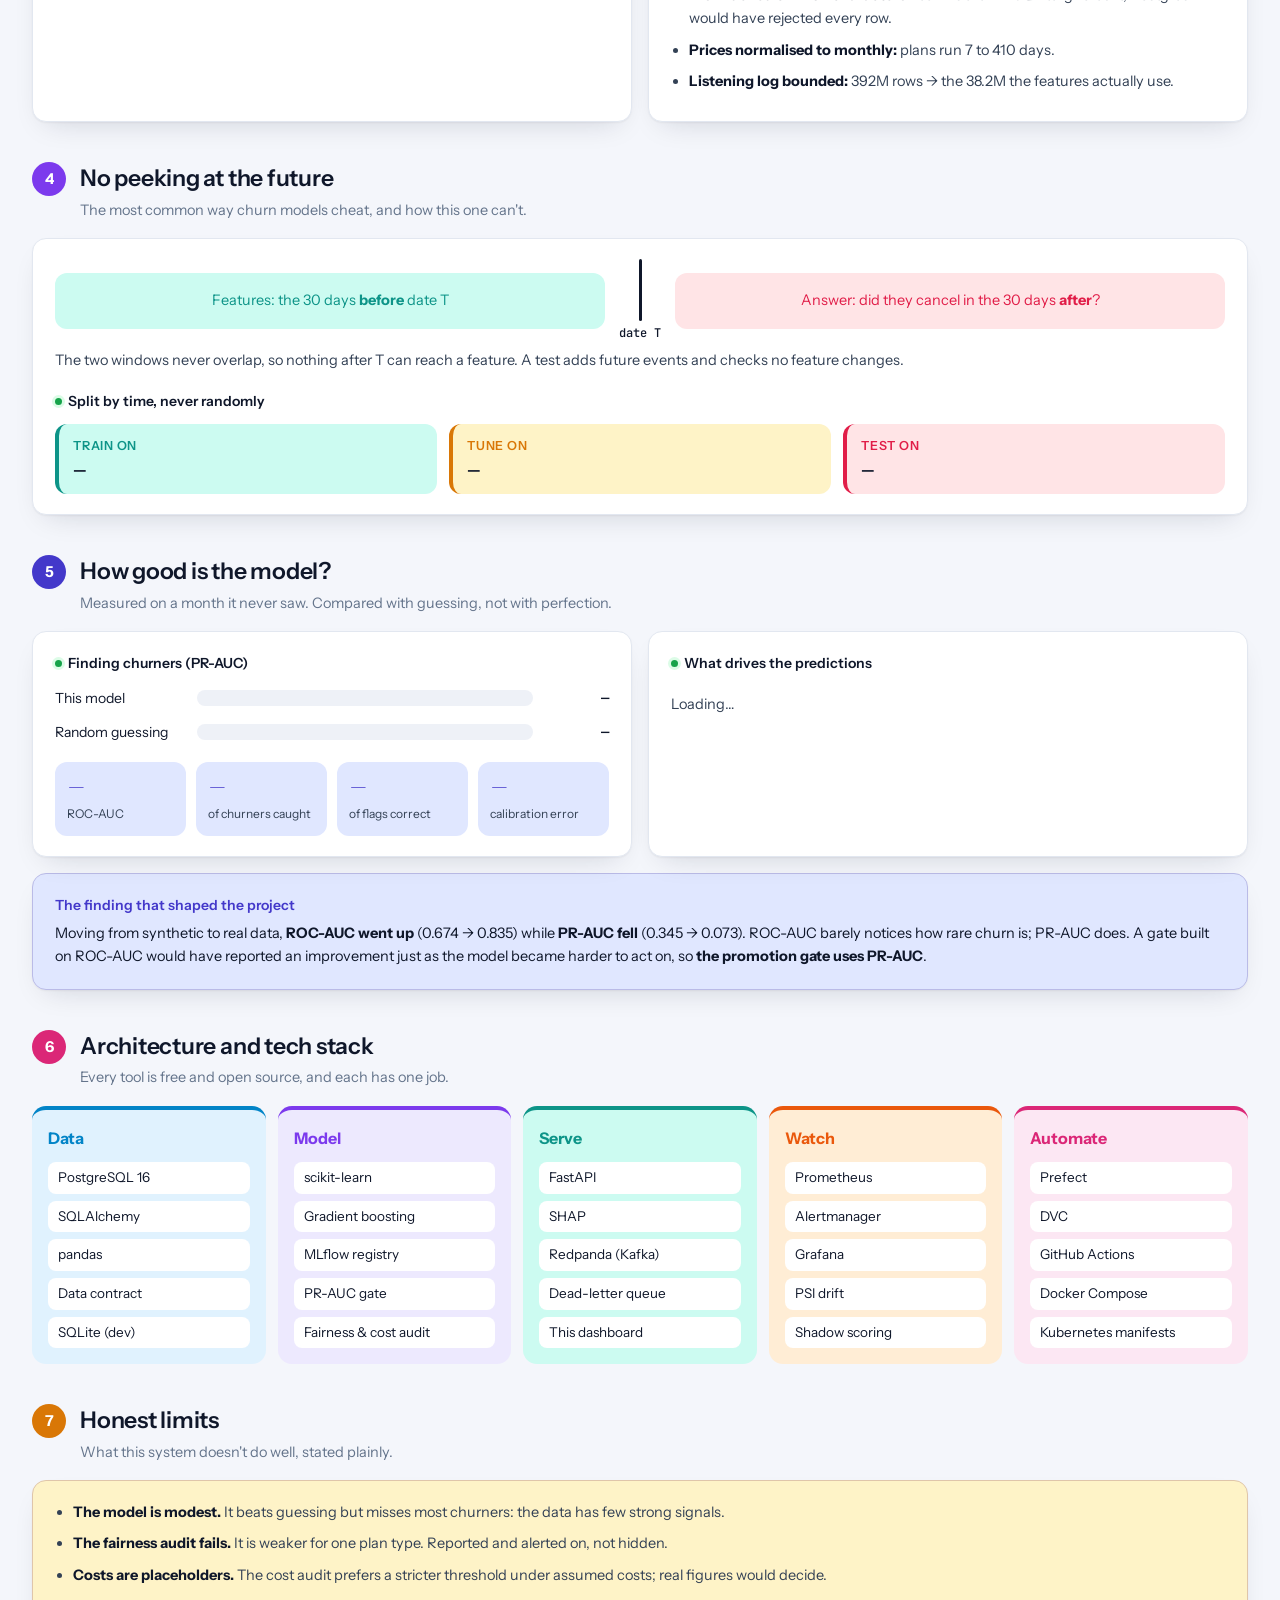
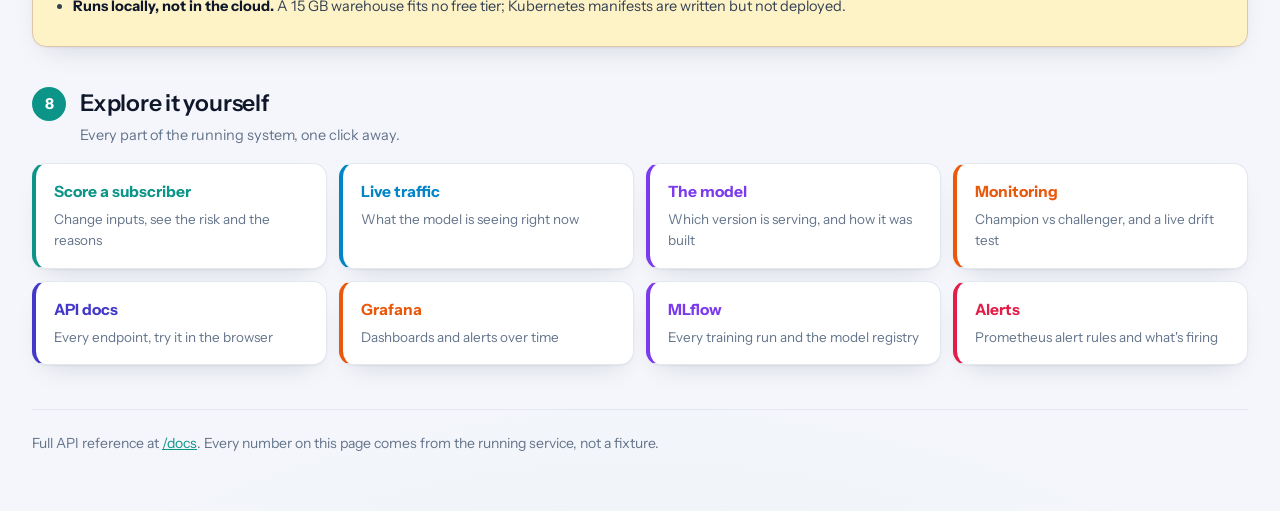
==== commit a31a102e: "Dashboard: an Overview that explains the project, in a light colourful theme The dashboard opened st" ====
--- a/src/api/static/index.html
+++ b/src/api/static/index.html
@@ -9,47 +9,55 @@
 <link rel="stylesheet" href="https://fonts.googleapis.com/css2?family=Instrument+Sans:wght@400;500;600&family=Instrument+Serif&family=JetBrains+Mono:wght@400;500&display=swap">
 <style>
   /* ---------------------------------------------------------------------- *
-   * A dark theme by design, not by inversion. Single theme on purpose: two
-   * tuned to this standard would double the surface for no benefit.
+   * A light theme with a real palette. Teal is the working accent; indigo
+   * carries every human-facing figure; green / amber / rose are the three
+   * risk bands, and nothing else uses them. The Overview adds a colour per
+   * stage of the project, so each part of the story is recognisable at a
+   * glance - on a projector in a bright room as much as on a laptop.
    * ---------------------------------------------------------------------- */
   :root {
-    --void:       #08090B;
-    --paper:      #0E1014;
-    --paper-lift: #171B22;
-    --sunk:       #0A0C0F;
-    --surface:    #14171C;
-    --raised:     #1A1E25;
-
-    --line:      #232831;
-    --line-firm: #343B46;
-    --edge:      rgba(255, 255, 255, .055);
-
-    --ink:      #F4F6F8;
-    --ink-soft: #A9B2BE;
-    --muted:    #6B7480;
-
-    --accent:      #3ED6C0;
-    --accent-dim:  #123F3A;
-    --accent-glow: rgba(62, 214, 192, .22);
+    --void:       #F4F6FB;
+    --paper:      #F8F9FD;
+    --paper-lift: #FFFFFF;
+    --sunk:       #EEF1F7;
+    --surface:    #FFFFFF;
+    --raised:     #FFFFFF;
+
+    --line:      #E2E7F0;
+    --line-firm: #C9D1DE;
+    --edge:      rgba(255, 255, 255, .9);
+
+    --ink:      #0F172A;
+    --ink-soft: #334155;
+    --muted:    #64748B;
+
+    --accent:      #0D9488;
+    --accent-dim:  #CCFBF1;
+    --accent-glow: rgba(13, 148, 136, .20);
 
     /* Every human-facing display figure is set in this, in the serif. Machine
        figures - log-odds, PSI, versions - stay mono and muted. One rule,
        applied without exception, is most of what reads as "designed". */
-    --bone: #E8DFCE;
-
-    --low:         #46C88A;
-    --low-soft:    #16302A;
-    --medium:      #F0A94A;
-    --medium-soft: #33270F;
-    --high:        #FF6A5A;
-    --high-soft:   #35191A;
-
-    /* All three cues together are what separate a card from the page. The
-       previous version used one, and the cards vanished. */
+    --bone: #4338CA;
+
+    --low:         #16A34A;
+    --low-soft:    #DCFCE7;
+    --medium:      #D97706;
+    --medium-soft: #FEF3C7;
+    --high:        #E11D48;
+    --high-soft:   #FFE4E6;
+
+    /* One colour per stage of the project, used on the Overview. */
+    --c-data:    #0284C7;  --c-data-soft:    #E0F2FE;
+    --c-model:   #7C3AED;  --c-model-soft:   #EDE9FE;
+    --c-serve:   #0D9488;  --c-serve-soft:   #CCFBF1;
+    --c-watch:   #EA580C;  --c-watch-soft:   #FFEDD5;
+    --c-auto:    #DB2777;  --c-auto-soft:    #FCE7F3;
+    --c-results: #4338CA;  --c-results-soft: #E0E7FF;
+
     --panel-shadow:
-      inset 0 1px 0 var(--edge),
-      0 1px 2px rgba(0, 0, 0, .6),
-      0 24px 48px -28px rgba(0, 0, 0, .95);
+      0 1px 2px rgba(15, 23, 42, .05),
+      0 12px 28px -14px rgba(15, 23, 42, .18);
 
     --font-display: "Instrument Serif", Georgia, "Times New Roman", serif;
     --font-ui: "Instrument Sans", ui-sans-serif, -apple-system, "Segoe UI", Roboto, sans-serif;
@@ -73,8 +81,10 @@
   body {
     margin: 0;
     background:
-      radial-gradient(1300px 760px at 50% -12%, var(--paper-lift), var(--paper) 55%, var(--void) 100%)
-      fixed;
+      radial-gradient(900px 520px at 8% -8%, rgba(2, 132, 199, .10), transparent 70%),
+      radial-gradient(900px 520px at 92% -6%, rgba(124, 58, 237, .09), transparent 70%),
+      radial-gradient(1100px 700px at 50% 110%, rgba(13, 148, 136, .07), transparent 70%),
+      var(--void) fixed;
     color: var(--ink);
     font-family: var(--font-ui);
     font-size: 16px;
@@ -83,15 +93,14 @@
     min-height: 100vh;
   }
 
-  /* Grain. A flat #0E1014 bands visibly across 900px of gradient; this stops
-     it, and costs one inline SVG. */
+  /* Grain, very faint: it stops the colour washes banding. */
   body::before {
     content: "";
     position: fixed;
     inset: 0;
     pointer-events: none;
     z-index: 0;
-    opacity: .035;
+    opacity: .02;
     background-image: url("data:image/svg+xml,%3Csvg xmlns='http://www.w3.org/2000/svg' width='200' height='200'%3E%3Cfilter id='n'%3E%3CfeTurbulence type='fractalNoise' baseFrequency='0.8' numOctaves='3'/%3E%3C/filter%3E%3Crect width='200' height='200' filter='url(%23n)'/%3E%3C/svg%3E");
   }
 
@@ -136,8 +145,8 @@
   }
 
   .dot { width: 8px; height: 8px; border-radius: 50%; background: var(--muted); flex: none; }
-  .dot.ok { background: var(--low); box-shadow: 0 0 10px rgba(70, 200, 138, .6); }
-  .dot.bad { background: var(--high); box-shadow: 0 0 10px rgba(255, 106, 90, .6); }
+  .dot.ok { background: var(--low); box-shadow: 0 0 10px rgba(22, 163, 74, .6); }
+  .dot.bad { background: var(--high); box-shadow: 0 0 10px rgba(225, 29, 72, .6); }
 
   /* ------------------------------- tabs -------------------------------- */
 
@@ -217,7 +226,7 @@
     overflow: hidden;
     background: var(--raised);
     border: 1px solid var(--line);
-    border-top-color: rgba(62, 214, 192, .4);
+    border-top-color: rgba(13, 148, 136, .45);
     border-radius: var(--r-hero);
     padding: 20px 30px;
     box-shadow: var(--panel-shadow);
@@ -317,13 +326,13 @@
     height: 16px;
     border-radius: 999px;
     background: var(--sunk);
-    box-shadow: inset 0 1px 3px rgba(0, 0, 0, .8);
+    box-shadow: inset 0 1px 3px rgba(15, 23, 42, .10);
     overflow: hidden;
   }
   .rule i { position: absolute; top: 0; bottom: 0; }
-  .rule i.low    { background: rgba(70, 200, 138, .22); }
-  .rule i.medium { background: rgba(240, 169, 74, .20); }
-  .rule i.high   { background: rgba(255, 106, 90, .20); }
+  .rule i.low    { background: rgba(22, 163, 74, .22); }
+  .rule i.medium { background: rgba(217, 119, 6, .20); }
+  .rule i.high   { background: rgba(225, 29, 72, .20); }
 
   /* The distance between the threshold and the score, drawn solid. That gap
      is the part of the reading a retention team acts on. */
@@ -332,8 +341,8 @@
     top: 0; bottom: 0;
     transition: left var(--dur-3) var(--ease-out), width var(--dur-3) var(--ease-out);
   }
-  .rule .gapfill.over  { background: rgba(255, 106, 90, .85); }
-  .rule .gapfill.under { background: rgba(70, 200, 138, .85); }
+  .rule .gapfill.over  { background: rgba(225, 29, 72, .85); }
+  .rule .gapfill.under { background: rgba(22, 163, 74, .85); }
 
   .rule .plumb {
     position: absolute;
@@ -342,7 +351,7 @@
     margin-left: -1.5px;
     border-radius: 2px;
     background: var(--bone);
-    box-shadow: 0 0 8px rgba(232, 223, 206, .95);
+    box-shadow: 0 0 8px rgba(67, 56, 202, .45);
     transition: left var(--dur-3) var(--ease-out);
   }
 
@@ -387,14 +396,14 @@
     height: 18px;
     border-radius: 999px;
     background: var(--sunk);
-    box-shadow: inset 0 1px 3px rgba(0, 0, 0, .8);
+    box-shadow: inset 0 1px 3px rgba(15, 23, 42, .10);
     overflow: hidden;
   }
   .spread-track i { position: absolute; transition: left var(--dur-3) var(--ease-out), width var(--dur-3) var(--ease-out); }
   .spread-track .zone { top: 0; bottom: 0; }
-  .spread-track .zone.low    { background: rgba(70, 200, 138, .16); }
-  .spread-track .zone.medium { background: rgba(240, 169, 74, .14); }
-  .spread-track .zone.high   { background: rgba(255, 106, 90, .14); }
+  .spread-track .zone.low    { background: rgba(22, 163, 74, .16); }
+  .spread-track .zone.medium { background: rgba(217, 119, 6, .14); }
+  .spread-track .zone.high   { background: rgba(225, 29, 72, .14); }
   /* min to max, then the p50-p90 body drawn solid on top of it. */
   .spread-track .range { top: 7px; height: 4px; border-radius: 999px; background: var(--line-firm); }
   .spread-track .iqr   { top: 3px; height: 12px; border-radius: 999px; background: var(--accent); opacity: .55; }
@@ -403,7 +412,7 @@
     width: 3px;
     margin-left: -1.5px;
     background: var(--bone);
-    box-shadow: 0 0 6px rgba(232, 223, 206, .8);
+    box-shadow: 0 0 6px rgba(67, 56, 202, .40);
   }
 
   .spread-legend {
@@ -423,7 +432,7 @@
   .compare-row { display: grid; grid-template-columns: 178px minmax(0, 1fr) 92px; gap: 16px; align-items: center; }
   @media (max-width: 640px) { .compare-row { grid-template-columns: minmax(0, 1fr); } }
   .compare-label { font-size: 14.5px; color: var(--ink); }
-  .compare-bar { position: relative; height: 12px; border-radius: 999px; background: var(--sunk); box-shadow: inset 0 1px 2px rgba(0,0,0,.6); overflow: hidden; }
+  .compare-bar { position: relative; height: 12px; border-radius: 999px; background: var(--sunk); box-shadow: inset 0 1px 2px rgba(15, 23, 42, .10); overflow: hidden; }
   .compare-bar i { position: absolute; top: 0; bottom: 0; left: 0; border-radius: 999px; transition: width var(--dur-3) var(--ease-out); }
   .compare-bar i.ref  { background: var(--line-firm); }
   .compare-bar i.live { background: var(--accent); opacity: .8; }
@@ -465,7 +474,7 @@
     height: 5px;
     border-radius: 999px;
     background: var(--sunk);
-    box-shadow: inset 0 1px 2px rgba(0, 0, 0, .6);
+    box-shadow: inset 0 1px 2px rgba(15, 23, 42, .10);
     overflow: hidden;
   }
   .lever-track i {
@@ -544,7 +553,7 @@
     width: 100%;
     margin-top: 16px;
     background: var(--accent);
-    color: #06231F;
+    color: #FFFFFF;
     border: none;
     border-radius: var(--r-input);
     padding: 13px 18px;
@@ -566,7 +575,7 @@
     height: 6px;
     border-radius: 999px;
     background: var(--sunk);
-    box-shadow: inset 0 1px 2px rgba(0, 0, 0, .7);
+    box-shadow: inset 0 1px 2px rgba(15, 23, 42, .10);
     outline: none;
     cursor: pointer;
   }
@@ -612,7 +621,7 @@
   .driver-val.up { color: var(--high); }
   .driver-val.down { color: var(--low); }
 
-  .diverge { position: relative; height: 10px; background: var(--sunk); border-radius: 999px; box-shadow: inset 0 1px 2px rgba(0,0,0,.7); }
+  .diverge { position: relative; height: 10px; background: var(--sunk); border-radius: 999px; box-shadow: inset 0 1px 2px rgba(15, 23, 42, .10); }
   .diverge::before { content: ""; position: absolute; left: 50%; top: -3px; bottom: -3px; width: 1px; background: var(--line-firm); }
   .diverge span { position: absolute; top: 0; bottom: 0; border-radius: 999px; transition: width var(--dur-3) var(--ease-out); }
   .diverge span.up { background: var(--high); left: 50%; }
@@ -646,7 +655,7 @@
   .tile-v { font-family: var(--font-display); font-size: 40px; line-height: 1; color: var(--bone); display: block; }
   .tile-s { font-size: 13px; color: var(--muted); display: block; margin-top: 6px; }
 
-  .stack { display: flex; height: 34px; border-radius: var(--r-input); overflow: hidden; background: var(--sunk); box-shadow: inset 0 1px 2px rgba(0,0,0,.7); }
+  .stack { display: flex; height: 34px; border-radius: var(--r-input); overflow: hidden; background: var(--sunk); box-shadow: inset 0 1px 2px rgba(15, 23, 42, .10); }
   .stack i { display: block; transition: width var(--dur-3) var(--ease-out); }
   .stack i.low { background: var(--low); }
   .stack i.medium { background: var(--medium); }
@@ -657,7 +666,7 @@
   .legend b { width: 10px; height: 10px; border-radius: 3px; display: inline-block; }
   .legend .n { font-family: var(--font-mono); color: var(--muted); }
 
-  .track { position: relative; height: 10px; background: var(--sunk); border-radius: 999px; margin: 30px 0 10px; box-shadow: inset 0 1px 2px rgba(0,0,0,.7); }
+  .track { position: relative; height: 10px; background: var(--sunk); border-radius: 999px; margin: 30px 0 10px; box-shadow: inset 0 1px 2px rgba(15, 23, 42, .10); }
   .track i { position: absolute; top: -6px; width: 2px; height: 22px; background: var(--accent); border-radius: 1px; }
   .track i::after { content: attr(data-l); position: absolute; top: -20px; left: 50%; transform: translateX(-50%); font-family: var(--font-mono); font-size: 11px; color: var(--muted); white-space: nowrap; }
 
@@ -719,6 +728,291 @@
   footer { margin-top: 44px; padding-top: 22px; border-top: 1px solid var(--line); font-size: 14px; color: var(--muted); }
   footer a { color: var(--accent); }
 
+  /* ----------------------------- overview ------------------------------ */
+  /* Every Overview class is prefixed ov- so none can collide with a class the
+     working tabs already use (the .stack clash taught that lesson). Colour is
+     passed in per element through --tone / --tint, so one rule serves every
+     stage of the project in its own colour. */
+
+  .ov-live {
+    display: inline-block;
+    width: 7px; height: 7px;
+    margin-right: 6px;
+    border-radius: 50%;
+    background: var(--low);
+    box-shadow: 0 0 0 3px var(--low-soft);
+    vertical-align: 1px;
+  }
+
+  .ov-hero {
+    display: grid;
+    grid-template-columns: minmax(0, 1.15fr) minmax(0, 1fr);
+    gap: 28px;
+    align-items: stretch;
+    padding: 30px;
+    border-radius: var(--r-hero);
+    background:
+      radial-gradient(520px 260px at 0% 0%, var(--c-data-soft), transparent 70%),
+      radial-gradient(520px 300px at 100% 100%, var(--c-model-soft), transparent 70%),
+      var(--surface);
+    border: 1px solid var(--line);
+    box-shadow: var(--panel-shadow);
+    margin-bottom: 34px;
+  }
+  @media (max-width: 1000px) { .ov-hero { grid-template-columns: minmax(0, 1fr); } }
+  .ov-kicker {
+    font-family: var(--font-mono);
+    font-size: 11.5px;
+    letter-spacing: .16em;
+    text-transform: uppercase;
+    color: var(--c-model);
+    font-weight: 500;
+  }
+  .ov-statement {
+    font-family: var(--font-display);
+    font-size: clamp(26px, 2.6vw, 34px);
+    line-height: 1.22;
+    margin: 12px 0 14px;
+    color: var(--ink);
+  }
+  .ov-statement em { font-style: italic; color: var(--c-model); }
+  .ov-lede { color: var(--ink-soft); margin: 0 0 20px; font-size: 15.5px; }
+  .ov-live-note { display: block; margin-top: 8px; font-size: 13px; color: var(--muted); }
+  .ov-actions { display: flex; flex-wrap: wrap; gap: 10px; }
+  .ov-btn {
+    display: inline-block;
+    padding: 10px 18px;
+    border-radius: 999px;
+    border: 1px solid var(--line-firm);
+    background: var(--surface);
+    color: var(--ink);
+    font-weight: 600;
+    font-size: 14.5px;
+    text-decoration: none;
+    transition: transform var(--dur-1), box-shadow var(--dur-1);
+  }
+  .ov-btn:hover { transform: translateY(-1px); box-shadow: var(--panel-shadow); }
+  .ov-btn-primary { background: var(--accent); border-color: var(--accent); color: #FFFFFF; }
+
+  .ov-stat-grid { display: grid; grid-template-columns: repeat(2, minmax(0, 1fr)); gap: 12px; }
+  .ov-stat {
+    display: flex;
+    flex-direction: column;
+    justify-content: center;
+    gap: 4px;
+    padding: 16px 18px;
+    border-radius: 14px;
+    background: var(--tint);
+    border: 1px solid color-mix(in srgb, var(--tone) 18%, transparent);
+  }
+  .ov-stat-label { font-size: 12.5px; font-weight: 600; color: var(--ink-soft); }
+  .ov-stat b {
+    font-family: var(--font-display);
+    font-weight: 400;
+    font-size: clamp(30px, 3vw, 40px);
+    line-height: 1.05;
+    color: var(--tone);
+  }
+  .ov-stat-sub { font-size: 12.5px; color: var(--muted); }
+
+  .ov-section { margin: 0 0 38px; }
+  .ov-head { display: flex; gap: 14px; align-items: flex-start; margin-bottom: 16px; }
+  .ov-num {
+    flex: none;
+    display: grid;
+    place-items: center;
+    width: 34px; height: 34px;
+    border-radius: 50%;
+    background: var(--tone);
+    color: #FFFFFF;
+    font-weight: 700;
+    font-size: 15px;
+    margin-top: 2px;
+  }
+  .ov-title { font-size: 23px; font-weight: 600; letter-spacing: -0.01em; margin: 0; color: var(--ink); }
+  .ov-sub { margin: 2px 0 0; color: var(--muted); font-size: 14.5px; }
+
+  .ov-cards3 { display: grid; grid-template-columns: repeat(3, minmax(0, 1fr)); gap: 16px; }
+  @media (max-width: 900px) { .ov-cards3 { grid-template-columns: minmax(0, 1fr); } }
+  .ov-card {
+    padding: 20px 22px;
+    border-radius: var(--r-panel);
+    background: var(--tint, var(--surface));
+    border: 1px solid color-mix(in srgb, var(--tone, var(--line)) 20%, var(--line));
+    box-shadow: var(--panel-shadow);
+  }
+  .ov-card p { margin: 6px 0 0; color: var(--ink-soft); font-size: 14.5px; }
+  .ov-plain { background: var(--surface); }
+  .ov-big {
+    font-family: var(--font-display);
+    font-weight: 400;
+    font-size: 42px;
+    line-height: 1;
+    color: var(--tone);
+  }
+  .ov-card-title { font-weight: 600; font-size: 14px; color: var(--ink); margin-bottom: 12px; }
+  .ov-muted { color: var(--muted); font-size: 14px; margin: 0; }
+  .ov-note { color: var(--muted); font-size: 13.5px; margin: 12px 0 0; }
+
+  .ov-flow {
+    list-style: none;
+    padding: 0;
+    margin: 0;
+    display: grid;
+    grid-template-columns: repeat(6, minmax(0, 1fr));
+    gap: 12px;
+    counter-reset: none;
+  }
+  @media (max-width: 1100px) { .ov-flow { grid-template-columns: repeat(3, minmax(0, 1fr)); } }
+  @media (max-width: 640px) { .ov-flow { grid-template-columns: minmax(0, 1fr); } }
+  .ov-flow li {
+    position: relative;
+    padding: 16px 16px 14px;
+    border-radius: 14px;
+    background: var(--tint);
+    border-top: 4px solid var(--tone);
+    display: flex;
+    flex-direction: column;
+    gap: 6px;
+  }
+  .ov-flow h3 { margin: 0; font-size: 15.5px; color: var(--ink); }
+  .ov-flow p { margin: 0; font-size: 13.5px; color: var(--ink-soft); flex: 1; }
+  .ov-step {
+    display: grid;
+    place-items: center;
+    width: 24px; height: 24px;
+    border-radius: 50%;
+    background: var(--tone);
+    color: #FFFFFF;
+    font-size: 12px;
+    font-weight: 700;
+  }
+  .ov-fact {
+    font-family: var(--font-mono);
+    font-size: 12px;
+    font-weight: 500;
+    color: var(--tone);
+    background: var(--surface);
+    border-radius: 999px;
+    padding: 3px 10px;
+    align-self: flex-start;
+  }
+  .ov-auto {
+    display: flex;
+    flex-wrap: wrap;
+    align-items: center;
+    gap: 8px;
+    margin-top: 12px;
+    padding: 12px 14px;
+    border-radius: 14px;
+    background: var(--c-auto-soft);
+  }
+  .ov-auto-label { font-size: 13px; font-weight: 700; color: var(--c-auto); margin-right: 4px; }
+  .ov-chip {
+    font-size: 13px;
+    padding: 4px 11px;
+    border-radius: 999px;
+    background: var(--surface);
+    color: var(--ink-soft);
+    border: 1px solid color-mix(in srgb, var(--c-auto) 20%, transparent);
+  }
+
+  .ov-split { display: grid; grid-template-columns: repeat(2, minmax(0, 1fr)); gap: 16px; align-items: stretch; }
+  @media (max-width: 900px) { .ov-split { grid-template-columns: minmax(0, 1fr); } }
+
+  .ov-bars { display: grid; gap: 12px; }
+  .ov-bar-row { display: grid; grid-template-columns: 150px minmax(0, 1fr) 96px; gap: 12px; align-items: center; }
+  .ov-bar-name { font-size: 14px; color: var(--ink); }
+  .ov-bar-name small { display: block; font-size: 12px; color: var(--muted); }
+  .ov-bar-track { height: 12px; border-radius: 999px; background: var(--sunk); overflow: hidden; }
+  .ov-bar-track i {
+    display: block;
+    height: 100%;
+    width: 0;
+    border-radius: 999px;
+    background: var(--tone);
+    transition: width var(--dur-3) var(--ease-out);
+  }
+  .ov-bar-value { font-family: var(--font-mono); font-size: 13px; color: var(--ink); text-align: right; }
+
+  .ov-list { margin: 0; padding-left: 18px; color: var(--ink-soft); font-size: 14.5px; }
+  .ov-list li { margin-bottom: 8px; }
+  .ov-list b { color: var(--ink); }
+
+  .ov-timeline { display: grid; grid-template-columns: minmax(0, 1fr) 70px minmax(0, 1fr); align-items: center; gap: 0; }
+  .ov-window {
+    padding: 16px 18px;
+    border-radius: 12px;
+    font-size: 14.5px;
+    text-align: center;
+  }
+  .ov-before { background: var(--c-serve-soft); color: var(--c-serve); }
+  .ov-after { background: var(--high-soft); color: var(--high); }
+  .ov-cut { position: relative; height: 84px; }
+  .ov-cut::before { content: ""; position: absolute; left: 50%; top: 0; bottom: 22px; width: 3px; margin-left: -1.5px; background: var(--ink); border-radius: 2px; }
+  .ov-cut span { position: absolute; bottom: 0; left: 0; right: 0; text-align: center; font-family: var(--font-mono); font-size: 12px; font-weight: 500; }
+  .ov-splits { display: grid; grid-template-columns: repeat(3, minmax(0, 1fr)); gap: 12px; }
+  @media (max-width: 700px) { .ov-splits { grid-template-columns: minmax(0, 1fr); } }
+  .ov-splits > div { padding: 12px 14px; border-radius: 12px; background: var(--tint); border-left: 4px solid var(--tone); }
+  .ov-splits span { display: block; font-size: 12.5px; font-weight: 600; color: var(--tone); text-transform: uppercase; letter-spacing: .06em; }
+  .ov-splits b { display: block; font-size: 15px; color: var(--ink); margin-top: 2px; }
+  .ov-splits em { font-style: normal; font-size: 12.5px; color: var(--muted); }
+
+  .ov-compare { display: grid; gap: 12px; margin-bottom: 18px; }
+  .ov-cmp-row { display: grid; grid-template-columns: 130px minmax(0, 1fr) 64px; gap: 12px; align-items: center; font-size: 14px; }
+  .ov-cmp-track { height: 16px; border-radius: 999px; background: var(--sunk); overflow: hidden; }
+  .ov-cmp-track i { display: block; height: 100%; width: 0; border-radius: 999px; background: var(--tone); transition: width var(--dur-3) var(--ease-out); }
+  .ov-cmp-row b { font-family: var(--font-mono); font-weight: 500; text-align: right; }
+  .ov-minis { display: grid; grid-template-columns: repeat(4, minmax(0, 1fr)); gap: 10px; }
+  @media (max-width: 700px) { .ov-minis { grid-template-columns: repeat(2, minmax(0, 1fr)); } }
+  .ov-minis > div { padding: 10px 12px; border-radius: 12px; background: var(--c-results-soft); }
+  .ov-minis b { display: block; font-family: var(--font-display); font-weight: 400; font-size: 26px; color: var(--c-results); line-height: 1.1; }
+  .ov-minis span { font-size: 12px; color: var(--ink-soft); }
+  .ov-finding { margin-top: 16px; background: var(--c-results-soft); border-color: color-mix(in srgb, var(--c-results) 25%, var(--line)); }
+  .ov-finding .ov-card-title { color: var(--c-results); margin-bottom: 4px; }
+  .ov-finding p { color: var(--ink); }
+
+  .ov-arch { display: grid; grid-template-columns: repeat(5, minmax(0, 1fr)); gap: 12px; }
+  @media (max-width: 1000px) { .ov-arch { grid-template-columns: repeat(2, minmax(0, 1fr)); } }
+  .ov-arch > div {
+    display: flex;
+    flex-direction: column;
+    gap: 7px;
+    padding: 16px;
+    border-radius: 14px;
+    background: var(--tint);
+    border-top: 4px solid var(--tone);
+  }
+  .ov-arch h3 { margin: 0 0 4px; font-size: 16px; color: var(--tone); }
+  .ov-arch span {
+    font-size: 13.5px;
+    padding: 5px 10px;
+    border-radius: 8px;
+    background: var(--surface);
+    color: var(--ink);
+  }
+
+  .ov-limits { background: var(--medium-soft); border-color: color-mix(in srgb, var(--medium) 30%, var(--line)); }
+
+  .ov-links { display: grid; grid-template-columns: repeat(4, minmax(0, 1fr)); gap: 12px; }
+  @media (max-width: 1000px) { .ov-links { grid-template-columns: repeat(2, minmax(0, 1fr)); } }
+  .ov-links a {
+    display: flex;
+    flex-direction: column;
+    gap: 4px;
+    padding: 16px 18px;
+    border-radius: 14px;
+    background: var(--surface);
+    border: 1px solid var(--line);
+    border-left: 4px solid var(--tone);
+    text-decoration: none;
+    box-shadow: var(--panel-shadow);
+    transition: transform var(--dur-1);
+  }
+  .ov-links a:hover { transform: translateY(-2px); }
+  .ov-links b { color: var(--tone); font-size: 15.5px; }
+  .ov-links span { color: var(--muted); font-size: 13.5px; }
+
   /* ------------------------------ motion ------------------------------- */
 
   @keyframes rise { from { opacity: 0; transform: translateY(10px); } }
@@ -737,7 +1031,7 @@
     position: absolute;
     left: 0; right: 0; bottom: 0;
     height: 2px;
-    background: rgba(6, 35, 31, .5);
+    background: rgba(255, 255, 255, .6);
     transform: translateX(-100%);
     opacity: 0;
   }
@@ -764,7 +1058,7 @@
   <header>
     <div>
       <h1>Subscriber Dropout Detection</h1>
-      <p class="tagline">Churn risk scoring, explained — with the model's own diagnostics.</p>
+      <p class="tagline">Predicting who will cancel a music subscription — and running it like a production system.</p>
     </div>
     <div class="status" id="status">
       <span class="dot" id="statusDot"></span>
@@ -773,15 +1067,245 @@
   </header>
 
   <nav class="tabs">
-    <button type="button" class="tab is-active" data-view="score">Score</button>
+    <button type="button" class="tab is-active" data-view="overview">Overview</button>
+    <button type="button" class="tab" data-view="score">Score</button>
     <button type="button" class="tab" data-view="live">Live traffic</button>
     <button type="button" class="tab" data-view="model">Model</button>
     <button type="button" class="tab" data-view="monitoring">Monitoring</button>
     <span class="tab-ink" aria-hidden="true"></span>
   </nav>
 
+  <!-- ========================== OVERVIEW ========================== -->
+  <!-- The page someone sees first, and the one that answers "what is this
+       project?" without the person who built it standing beside them. Every
+       figure marked live is read from /overview and /metrics at load time. -->
+  <section class="view is-active" data-view="overview">
+
+    <div class="ov-hero">
+      <div class="ov-hero-text">
+        <div class="ov-kicker">The project on one page</div>
+        <p class="ov-statement">A music-streaming service loses money every time a subscriber cancels.
+          This system predicts <em>who is about to</em>, explains <em>why</em>, and keeps that prediction
+          trustworthy after it ships.</p>
+        <p class="ov-lede">Built on real data from KKBox (a Taiwanese music-streaming service), as a
+          complete MLOps system: warehouse, training, registry, serving, streaming, monitoring and CI/CD.
+          <span class="ov-live-note"><i class="ov-live"></i> marks a number read live from the running system.</span></p>
+        <div class="ov-actions">
+          <a class="ov-btn ov-btn-primary" href="#score">Score a subscriber →</a>
+          <a class="ov-btn" href="#live">See live traffic</a>
+        </div>
+      </div>
+      <div class="ov-stat-grid">
+        <div class="ov-stat" style="--tone: var(--c-data); --tint: var(--c-data-soft)">
+          <span class="ov-stat-label"><i class="ov-live"></i>Rows in the warehouse</span>
+          <b id="ovRows">—</b><span class="ov-stat-sub" id="ovRowsSub">Postgres</span>
+        </div>
+        <div class="ov-stat" style="--tone: var(--c-model); --tint: var(--c-model-soft)">
+          <span class="ov-stat-label"><i class="ov-live"></i>Model quality (PR-AUC)</span>
+          <b id="ovPrauc">—</b><span class="ov-stat-sub" id="ovPraucSub">vs random</span>
+        </div>
+        <div class="ov-stat" style="--tone: var(--c-serve); --tint: var(--c-serve-soft)">
+          <span class="ov-stat-label"><i class="ov-live"></i>Predictions served</span>
+          <b id="ovServed">—</b><span class="ov-stat-sub" id="ovServedSub">since the service started</span>
+        </div>
+        <div class="ov-stat" style="--tone: var(--c-watch); --tint: var(--c-watch-soft)">
+          <span class="ov-stat-label"><i class="ov-live"></i>Data drift</span>
+          <b id="ovDrift">—</b><span class="ov-stat-sub" id="ovDriftSub">last check</span>
+        </div>
+      </div>
+    </div>
+
+    <!-- 1 · The problem -->
+    <div class="ov-section">
+      <div class="ov-head"><span class="ov-num" style="--tone: var(--high)">1</span>
+        <div><h2 class="ov-title">The problem: churn is rare, so it's hard</h2>
+        <p class="ov-sub">Why this isn't a simple classification exercise.</p></div></div>
+      <div class="ov-cards3">
+        <div class="ov-card" style="--tone: var(--high); --tint: var(--high-soft)">
+          <b class="ov-big" id="ovRate">—</b>
+          <p><i class="ov-live"></i><strong>of subscribers cancel</strong> in any 30-day window. Churners are needles in a haystack.</p>
+        </div>
+        <div class="ov-card" style="--tone: var(--medium); --tint: var(--medium-soft)">
+          <b class="ov-big" id="ovTrap">—</b>
+          <p><strong>accuracy</strong> from a "model" that predicts nobody ever cancels. It's useless, which is why this project never judges a model by accuracy.</p>
+        </div>
+        <div class="ov-card" style="--tone: var(--c-serve); --tint: var(--c-serve-soft)">
+          <b class="ov-big">3 jobs</b>
+          <p><strong>Predict</strong> who will cancel in the next 30 days, <strong>explain</strong> why for each person, and <strong>operate</strong> it safely: serve, monitor, retrain.</p>
+        </div>
+      </div>
+    </div>
+
+    <!-- 2 · The journey -->
+    <div class="ov-section">
+      <div class="ov-head"><span class="ov-num" style="--tone: var(--c-results)">2</span>
+        <div><h2 class="ov-title">How it works: the journey of a prediction</h2>
+        <p class="ov-sub">Six stages, left to right. The coloured bands match the architecture below.</p></div></div>
+      <ol class="ov-flow">
+        <li style="--tone: var(--c-data); --tint: var(--c-data-soft)">
+          <span class="ov-step">1</span><h3>Raw data</h3>
+          <p>KKBox export from Kaggle: members, transactions, daily listening logs.</p>
+          <span class="ov-fact">31.3 GB of CSV</span></li>
+        <li style="--tone: var(--c-data); --tint: var(--c-data-soft)">
+          <span class="ov-step">2</span><h3>Clean &amp; load</h3>
+          <p>Validated, cleaned, and stored as timestamped events in Postgres.</p>
+          <span class="ov-fact"><i class="ov-live"></i><span id="ovFlowRows">—</span> rows</span></li>
+        <li style="--tone: var(--c-model); --tint: var(--c-model-soft)">
+          <span class="ov-step">3</span><h3>Leak-free features</h3>
+          <p>Built only from the 30 days <em>before</em> a date; the answer comes from the 30 days <em>after</em>.</p>
+          <span class="ov-fact">9 inputs → 21 model columns</span></li>
+        <li style="--tone: var(--c-model); --tint: var(--c-model-soft)">
+          <span class="ov-step">4</span><h3>Train &amp; gate</h3>
+          <p>Gradient boosting, tested on a later month. Goes live only if it beats the current model.</p>
+          <span class="ov-fact"><i class="ov-live"></i>trained <span id="ovTrained">—</span></span></li>
+        <li style="--tone: var(--c-serve); --tint: var(--c-serve-soft)">
+          <span class="ov-step">5</span><h3>Serve &amp; explain</h3>
+          <p>An API and a Kafka stream scorer. Every answer comes with its reasons (SHAP).</p>
+          <span class="ov-fact">threshold <span id="ovThreshold">—</span></span></li>
+        <li style="--tone: var(--c-watch); --tint: var(--c-watch-soft)">
+          <span class="ov-step">6</span><h3>Watch</h3>
+          <p>Prometheus, 15 alert rules, Grafana, and drift checks against the training data.</p>
+          <span class="ov-fact"><i class="ov-live"></i>drift <span id="ovFlowDrift">—</span></span></li>
+      </ol>
+      <div class="ov-auto">
+        <span class="ov-auto-label">Automated underneath</span>
+        <span class="ov-chip">Prefect · nightly retrain</span>
+        <span class="ov-chip">DVC · versioned pipeline</span>
+        <span class="ov-chip">GitHub Actions · 7 CI/CD jobs</span>
+        <span class="ov-chip">Docker · 8 services, one command</span>
+      </div>
+    </div>
+
+    <!-- 3 · The data -->
+    <div class="ov-section">
+      <div class="ov-head"><span class="ov-num" style="--tone: var(--c-data)">3</span>
+        <div><h2 class="ov-title">The data: a real warehouse</h2>
+        <p class="ov-sub">Events with timestamps, not running totals, so any subscriber can be rebuilt exactly as they were on any past date.</p></div></div>
+      <div class="ov-split">
+        <div class="ov-card ov-plain">
+          <div class="ov-card-title"><i class="ov-live"></i>Rows per table, in Postgres</div>
+          <div class="ov-bars" id="ovTables"><p class="ov-muted">Loading…</p></div>
+        </div>
+        <div class="ov-card ov-plain">
+          <div class="ov-card-title">What cleaning the real data took</div>
+          <ul class="ov-list">
+            <li><b>2.66M orphan rows dropped:</b> payments for 432,623 people missing from the members file. Dropped, not invented: a made-up signup date would make loyal customers look new.</li>
+            <li><b>IDs widened 32 → 64 characters:</b> real IDs are 44. SQLite ignored it; Postgres would have rejected every row.</li>
+            <li><b>Prices normalised to monthly:</b> plans run 7 to 410 days.</li>
+            <li><b>Listening log bounded:</b> 392M rows → the 38.2M the features actually use.</li>
+          </ul>
+        </div>
+      </div>
+    </div>
+
+    <!-- 4 · No peeking -->
+    <div class="ov-section">
+      <div class="ov-head"><span class="ov-num" style="--tone: var(--c-model)">4</span>
+        <div><h2 class="ov-title">No peeking at the future</h2>
+        <p class="ov-sub">The most common way churn models cheat, and how this one can't.</p></div></div>
+      <div class="ov-card ov-plain">
+        <div class="ov-timeline">
+          <div class="ov-window ov-before">Features: the 30 days <b>before</b> date T</div>
+          <div class="ov-cut"><span>date T</span></div>
+          <div class="ov-window ov-after">Answer: did they cancel in the 30 days <b>after</b>?</div>
+        </div>
+        <p class="ov-note">The two windows never overlap, so nothing after T can reach a feature. A test adds future events and checks no feature changes.</p>
+        <div class="ov-card-title" style="margin-top:18px"><i class="ov-live"></i>Split by time, never randomly</div>
+        <div class="ov-splits">
+          <div style="--tone: var(--c-serve); --tint: var(--c-serve-soft)"><span>Train on</span><b id="ovTrain">—</b><em id="ovTrainRows"></em></div>
+          <div style="--tone: var(--medium); --tint: var(--medium-soft)"><span>Tune on</span><b id="ovVal">—</b><em id="ovValRows"></em></div>
+          <div style="--tone: var(--high); --tint: var(--high-soft)"><span>Test on</span><b id="ovTest">—</b><em id="ovTestRows"></em></div>
+        </div>
+      </div>
+    </div>
+
+    <!-- 5 · Results -->
+    <div class="ov-section">
+      <div class="ov-head"><span class="ov-num" style="--tone: var(--c-results)">5</span>
+        <div><h2 class="ov-title">How good is the model?</h2>
+        <p class="ov-sub">Measured on a month it never saw. Compared with guessing, not with perfection.</p></div></div>
+      <div class="ov-split">
+        <div class="ov-card ov-plain">
+          <div class="ov-card-title"><i class="ov-live"></i>Finding churners (PR-AUC)</div>
+          <div class="ov-compare">
+            <div class="ov-cmp-row"><span>This model</span><div class="ov-cmp-track"><i id="ovCmpModel" style="--tone: var(--c-model)"></i></div><b id="ovCmpModelV">—</b></div>
+            <div class="ov-cmp-row"><span>Random guessing</span><div class="ov-cmp-track"><i id="ovCmpRandom" style="--tone: var(--muted)"></i></div><b id="ovCmpRandomV">—</b></div>
+          </div>
+          <div class="ov-minis">
+            <div><b id="ovRoc">—</b><span>ROC-AUC</span></div>
+            <div><b id="ovRecall">—</b><span>of churners caught</span></div>
+            <div><b id="ovPrecision">—</b><span>of flags correct</span></div>
+            <div><b id="ovEce">—</b><span>calibration error</span></div>
+          </div>
+        </div>
+        <div class="ov-card ov-plain">
+          <div class="ov-card-title"><i class="ov-live"></i>What drives the predictions</div>
+          <div class="ov-bars" id="ovFeatures"><p class="ov-muted">Loading…</p></div>
+        </div>
+      </div>
+      <div class="ov-card ov-finding">
+        <div class="ov-card-title">The finding that shaped the project</div>
+        <p>Moving from synthetic to real data, <b>ROC-AUC went up</b> (0.674 → 0.835) while
+          <b>PR-AUC fell</b> (0.345 → 0.073). ROC-AUC barely notices how rare churn is; PR-AUC does.
+          A gate built on ROC-AUC would have reported an improvement just as the model became harder to act on,
+          so <b>the promotion gate uses PR-AUC</b>.</p>
+      </div>
+    </div>
+
+    <!-- 6 · Architecture & stack -->
+    <div class="ov-section">
+      <div class="ov-head"><span class="ov-num" style="--tone: var(--c-auto)">6</span>
+        <div><h2 class="ov-title">Architecture and tech stack</h2>
+        <p class="ov-sub">Every tool is free and open source, and each has one job.</p></div></div>
+      <div class="ov-arch">
+        <div style="--tone: var(--c-data); --tint: var(--c-data-soft)"><h3>Data</h3>
+          <span>PostgreSQL 16</span><span>SQLAlchemy</span><span>pandas</span><span>Data contract</span><span>SQLite (dev)</span></div>
+        <div style="--tone: var(--c-model); --tint: var(--c-model-soft)"><h3>Model</h3>
+          <span>scikit-learn</span><span>Gradient boosting</span><span>MLflow registry</span><span>PR-AUC gate</span><span>Fairness &amp; cost audit</span></div>
+        <div style="--tone: var(--c-serve); --tint: var(--c-serve-soft)"><h3>Serve</h3>
+          <span>FastAPI</span><span>SHAP</span><span>Redpanda (Kafka)</span><span>Dead-letter queue</span><span>This dashboard</span></div>
+        <div style="--tone: var(--c-watch); --tint: var(--c-watch-soft)"><h3>Watch</h3>
+          <span>Prometheus</span><span>Alertmanager</span><span>Grafana</span><span>PSI drift</span><span>Shadow scoring</span></div>
+        <div style="--tone: var(--c-auto); --tint: var(--c-auto-soft)"><h3>Automate</h3>
+          <span>Prefect</span><span>DVC</span><span>GitHub Actions</span><span>Docker Compose</span><span>Kubernetes manifests</span></div>
+      </div>
+    </div>
+
+    <!-- 7 · Honest limits -->
+    <div class="ov-section">
+      <div class="ov-head"><span class="ov-num" style="--tone: var(--medium)">7</span>
+        <div><h2 class="ov-title">Honest limits</h2>
+        <p class="ov-sub">What this system doesn't do well, stated plainly.</p></div></div>
+      <div class="ov-card ov-limits">
+        <ul class="ov-list">
+          <li><b>The model is modest.</b> <span id="ovLimitModel">It beats guessing but misses most churners</span>: the data has few strong signals.</li>
+          <li><b>The fairness audit fails.</b> <span id="ovLimitFair">It is weaker for one plan type.</span> Reported and alerted on, not hidden.</li>
+          <li><b>Costs are placeholders.</b> <span id="ovLimitCost">The cost audit prefers a stricter threshold</span> under assumed costs; real figures would decide.</li>
+          <li><b>Runs locally, not in the cloud.</b> A 15 GB warehouse fits no free tier; Kubernetes manifests are written but not deployed.</li>
+        </ul>
+      </div>
+    </div>
+
+    <!-- 8 · Explore -->
+    <div class="ov-section">
+      <div class="ov-head"><span class="ov-num" style="--tone: var(--c-serve)">8</span>
+        <div><h2 class="ov-title">Explore it yourself</h2>
+        <p class="ov-sub">Every part of the running system, one click away.</p></div></div>
+      <div class="ov-links">
+        <a href="#score" style="--tone: var(--c-serve)"><b>Score a subscriber</b><span>Change inputs, see the risk and the reasons</span></a>
+        <a href="#live" style="--tone: var(--c-data)"><b>Live traffic</b><span>What the model is seeing right now</span></a>
+        <a href="#model" style="--tone: var(--c-model)"><b>The model</b><span>Which version is serving, and how it was built</span></a>
+        <a href="#monitoring" style="--tone: var(--c-watch)"><b>Monitoring</b><span>Champion vs challenger, and a live drift test</span></a>
+        <a href="/docs" style="--tone: var(--c-results)"><b>API docs</b><span>Every endpoint, try it in the browser</span></a>
+        <a data-port="3000" href="#" style="--tone: var(--c-watch)"><b>Grafana</b><span>Dashboards and alerts over time</span></a>
+        <a data-port="5050" href="#" style="--tone: var(--c-model)"><b>MLflow</b><span>Every training run and the model registry</span></a>
+        <a data-port="9090" data-path="/alerts" href="#" style="--tone: var(--high)"><b>Alerts</b><span>Prometheus alert rules and what's firing</span></a>
+      </div>
+    </div>
+  </section>
+
   <!-- =========================== SCORE =========================== -->
-  <section class="view is-active" data-view="score">
+  <section class="view" data-view="score">
 
     <!-- Row 1: the verdict, full width. The result is the hero here, not the
          form - which is the opposite of how this page used to be arranged. -->
@@ -1203,10 +1727,10 @@
     ink.style.transform = `translateX(${active.offsetLeft}px)`;
   }
 
-  const VIEWS = ["score", "live", "model", "monitoring"];
+  const VIEWS = ["overview", "score", "live", "model", "monitoring"];
 
   function showView(name) {
-    if (!VIEWS.includes(name)) name = "score";
+    if (!VIEWS.includes(name)) name = "overview";
     // Deep-linkable: the tab lives in the hash, so a view can be shared,
     // reloaded, or opened directly rather than only reached by clicking.
     if (location.hash.slice(1) !== name) history.replaceState(null, "", "#" + name);
@@ -1236,6 +1760,7 @@
       refreshMetrics();
       liveTimer = setInterval(refreshMetrics, 5000);
     }
+    if (name === "overview") refreshOverview();
     if (name === "model") refreshModel();
     if (name === "monitoring") {
       refreshShadow();
@@ -1618,6 +2143,164 @@
       });
   }
 
+  /* ------------------------------ overview ----------------------------- */
+
+  // Big numbers are compact ("82.8M"); the exact figure goes in the title.
+  function compact(n) {
+    if (n >= 1e6) return (n / 1e6).toFixed(1) + "M";
+    if (n >= 1e4) return Math.round(n / 1e3) + "k";
+    return Number(n).toLocaleString();
+  }
+
+  // One decimal, always: these are the figures quoted in the talk (98.5%,
+  // 16.8%), and rounding them to 98% / 17% would contradict it.
+  const pct1 = (v) => (v * 100).toFixed(1) + "%";
+
+  function monthYear(iso) {
+    return new Date(iso + "T00:00:00").toLocaleDateString(undefined, { day: "numeric", month: "short", year: "numeric" });
+  }
+
+  function barRows(host, rows, tone) {
+    host.replaceChildren();
+    const peak = Math.max(...rows.map((r) => r.value), 1e-9);
+    rows.forEach((r) => {
+      const row = el("div", "ov-bar-row");
+      const name = el("div", "ov-bar-name", r.name);
+      if (r.note) name.appendChild(el("small", "", r.note));
+      const track = el("div", "ov-bar-track");
+      const fill = el("i", "");
+      fill.style.setProperty("--tone", tone);
+      track.appendChild(fill);
+      row.append(name, track, el("div", "ov-bar-value", r.label));
+      host.appendChild(row);
+      const width = (r.value / peak) * 100 + "%";
+      if (REDUCED) fill.style.width = width;
+      else requestAnimationFrame(() => requestAnimationFrame(() => { fill.style.width = width; }));
+    });
+  }
+
+  function setText(id, text, title) {
+    const node = $(id);
+    if (!node) return;
+    node.textContent = text;
+    if (title) node.title = title;
+  }
+
+  const TABLE_NOTES = {
+    subscribers: "one per person",
+    subscription_events: "signups, renewals, cancels",
+    payments: "one per payment",
+    sessions: "one per listening day",
+    support_tickets: "none in KKBox",
+  };
+
+  async function refreshOverview() {
+    let data, live;
+    try {
+      [data, live] = await Promise.all([
+        fetch("/overview").then((r) => r.json()),
+        fetch("/metrics").then((r) => r.json()),
+      ]);
+    } catch (err) {
+      return;
+    }
+
+    // Warehouse
+    const wh = data.warehouse || {};
+    if (wh.available) {
+      setText("ovRows", compact(wh.total_rows), wh.total_rows.toLocaleString() + " rows");
+      setText("ovRowsSub", `in ${wh.tables.length} tables · ${wh.backend === "postgresql" ? "PostgreSQL" : wh.backend}`);
+      setText("ovFlowRows", compact(wh.total_rows));
+      barRows($("ovTables"), wh.tables.map((t) => ({
+        name: t.name, note: TABLE_NOTES[t.name], value: t.rows, label: t.rows.toLocaleString(),
+      })), "var(--c-data)");
+    } else {
+      setText("ovRowsSub", "warehouse not connected");
+      $("ovTables").replaceChildren(el("p", "ov-muted",
+        "The warehouse isn't reachable from this API process, so its row counts can't be shown."));
+    }
+
+    // Model
+    const m = data.model || {};
+    if (m.available) {
+      const t = m.test, rate = t.positive_rate_actual;
+      const lift = t.pr_auc / rate;
+      setText("ovPrauc", t.pr_auc.toFixed(3));
+      setText("ovPraucSub", `${lift.toFixed(1)}× better than guessing (${rate.toFixed(3)})`);
+      setText("ovRate", pct1(rate));
+      setText("ovTrap", pct1(1 - rate));
+      setText("ovTrained", monthYear(m.trained_at.slice(0, 10)));
+      setText("ovThreshold", String(t.threshold));
+
+      const cut = (m.dataset || {}).cutoffs || {};
+      const fmt = (list) => (list || []).map(monthYear).join(" + ");
+      setText("ovTrain", fmt(cut.train));
+      setText("ovVal", fmt(cut.validation));
+      setText("ovTest", fmt(cut.test));
+      const ds = m.dataset || {};
+      if (ds.train_rows) setText("ovTrainRows", ds.train_rows.toLocaleString() + " subscriber-months");
+      if (ds.validation_rows) setText("ovValRows", ds.validation_rows.toLocaleString() + " subscribers");
+      if (ds.test_rows) setText("ovTestRows", ds.test_rows.toLocaleString() + " subscribers");
+
+      const scale = Math.max(t.pr_auc, rate) * 1.15;
+      const model = $("ovCmpModel"), random = $("ovCmpRandom");
+      const widths = [(t.pr_auc / scale) * 100 + "%", (rate / scale) * 100 + "%"];
+      if (REDUCED) { model.style.width = widths[0]; random.style.width = widths[1]; }
+      else requestAnimationFrame(() => requestAnimationFrame(() => {
+        model.style.width = widths[0]; random.style.width = widths[1];
+      }));
+      setText("ovCmpModelV", t.pr_auc.toFixed(3));
+      setText("ovCmpRandomV", rate.toFixed(3));
+      setText("ovRoc", t.roc_auc.toFixed(3));
+      setText("ovRecall", pct1(t.recall));
+      setText("ovPrecision", pct1(t.precision));
+      if (m.calibration_error !== null && m.calibration_error !== undefined) {
+        setText("ovEce", m.calibration_error.toFixed(3));
+      }
+
+      barRows($("ovFeatures"), (m.top_features || []).map((f) => ({
+        name: f.feature.replaceAll("_", " "), value: f.importance, label: (f.importance * 100).toFixed(1) + "%",
+      })), "var(--c-model)");
+
+      setText("ovLimitModel",
+        `It finds churners ${lift.toFixed(1)}× better than guessing but catches only ${pct1(t.recall)} of them`);
+      const fair = m.fairness || {};
+      if (fair.passes === false && fair.weakest_group) {
+        setText("ovLimitFair", `On the "${fair.weakest_group.group}" plan (${fair.weakest_group.n.toLocaleString()} people) it is close to random: ROC-AUC ${fair.weakest_group.roc_auc.toFixed(2)}.`);
+      }
+      if (m.cost_optimal_threshold) {
+        setText("ovLimitCost", `The cost audit prefers a threshold of ${m.cost_optimal_threshold} over the ${t.threshold} in use`);
+      }
+    } else {
+      setText("ovPraucSub", "no evaluation report found");
+    }
+
+    // Drift
+    const d = data.drift || {};
+    if (d.available) {
+      setText("ovDrift", d.verdict.charAt(0).toUpperCase() + d.verdict.slice(1));
+      setText("ovDriftSub", `${d.n_samples.toLocaleString()} subscribers as of ${monthYear(d.cutoff)}`);
+      setText("ovFlowDrift", d.verdict);
+    } else {
+      setText("ovDrift", "Not run");
+      setText("ovDriftSub", "no drift check has run yet");
+      setText("ovFlowDrift", "not run");
+    }
+
+    // Traffic
+    setText("ovServed", (live.served_total || 0).toLocaleString());
+    setText("ovServedSub", live.served_total
+      ? `${pct(live.flagged_rate || 0)} of them flagged as at risk`
+      : "score one on the next tab");
+  }
+
+  // Links to the other tools: same machine as this page, their own ports.
+  document.querySelectorAll("a[data-port]").forEach((a) => {
+    a.href = `${location.protocol}//${location.hostname}:${a.dataset.port}${a.dataset.path || "/"}`;
+    a.target = "_blank";
+    a.rel = "noopener";
+  });
+
   /* ------------------------------ scoring ------------------------------ */
 
   async function score(event) {
@@ -1793,8 +2476,12 @@
       ["Model", meta.model_name],
       ["Trained at", meta.trained_at || "unknown"],
       ["Decision threshold", meta.decision_threshold],
-      ["Served from", meta.served_from],
-      ["Registry version", meta.registry_version || "not registered"],
+      ["Loaded from", meta.served_from === "registry"
+        ? "the MLflow registry (@champion)"
+        : "the promoted model's file, mounted into the container"],
+      ["Registry version", meta.registry_version
+        ? meta.registry_version
+        : "not queried: this process loads the promoted file directly"],
     ];
     const kv = $("modelKv");
     kv.replaceChildren();
@@ -2116,7 +2803,7 @@
 
   if (!REDUCED) {
     [document.querySelector("header"), document.querySelector(".tabs"),
-     ...document.querySelectorAll('.view[data-view="score"] .panel')]
+     ...document.querySelectorAll('.view[data-view="overview"] .ov-hero, .view[data-view="overview"] .ov-section')]
       .filter(Boolean)
       .forEach((node, i) => { node.style.setProperty("--i", i); node.classList.add("enter"); });
   }
@@ -2124,7 +2811,8 @@
   refreshStatus();
   setInterval(refreshStatus, 15000);
 
-  if (location.hash.slice(1)) showView(location.hash.slice(1));
+  // Open on whatever the link names, or the Overview when it names nothing.
+  showView(location.hash.slice(1) || "overview");
 
   // Score immediately, so the first thing anyone sees is a populated result
   // rather than half a screen of empty state.
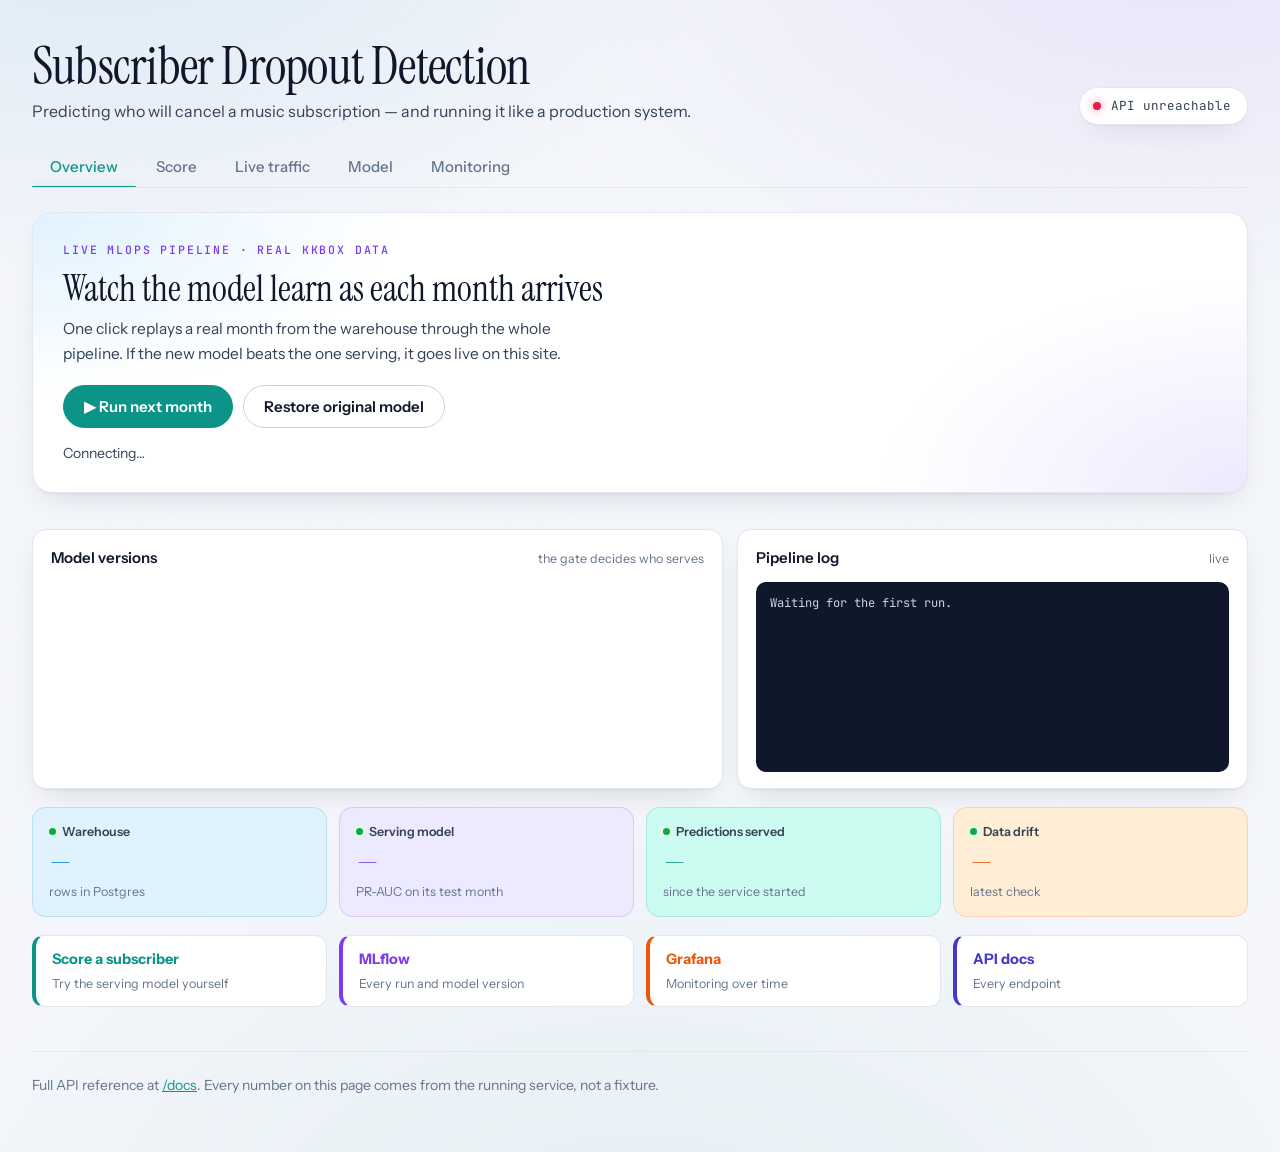
==== commit cbfeba7b: "Overview: a live MLOps pipeline that replays real months and really promotes The dashboard now opens" ====
--- a/src/api/static/index.html
+++ b/src/api/static/index.html
@@ -729,10 +729,9 @@
   footer a { color: var(--accent); }
 
   /* ----------------------------- overview ------------------------------ */
-  /* Every Overview class is prefixed ov- so none can collide with a class the
-     working tabs already use (the .stack clash taught that lesson). Colour is
-     passed in per element through --tone / --tint, so one rule serves every
-     stage of the project in its own colour. */
+  /* Overview classes are prefixed ov- (shared tiles and buttons) and lv- (the
+     live pipeline) so none can collide with a class the working tabs use.
+     Colour arrives per element through --tone / --tint. */
 
   .ov-live {
     display: inline-block;
@@ -743,13 +742,58 @@
     box-shadow: 0 0 0 3px var(--low-soft);
     vertical-align: 1px;
   }
-
-  .ov-hero {
+  .ov-kicker {
+    font-family: var(--font-mono);
+    font-size: 11.5px;
+    letter-spacing: .16em;
+    text-transform: uppercase;
+    color: var(--c-model);
+    font-weight: 500;
+  }
+  .ov-btn {
+    display: inline-block;
+    padding: 11px 20px;
+    border-radius: 999px;
+    border: 1px solid var(--line-firm);
+    background: var(--surface);
+    color: var(--ink);
+    font-family: var(--font-ui);
+    font-weight: 600;
+    font-size: 15px;
+    text-decoration: none;
+    cursor: pointer;
+    transition: transform var(--dur-1), box-shadow var(--dur-1), opacity var(--dur-1);
+  }
+  .ov-btn:hover:not(:disabled) { transform: translateY(-1px); box-shadow: var(--panel-shadow); }
+  .ov-btn:disabled { opacity: .45; cursor: not-allowed; }
+  .ov-btn-primary { background: var(--accent); border-color: var(--accent); color: #FFFFFF; }
+
+  .ov-stat {
+    display: flex;
+    flex-direction: column;
+    gap: 3px;
+    padding: 14px 16px;
+    border-radius: 14px;
+    background: var(--tint);
+    border: 1px solid color-mix(in srgb, var(--tone) 18%, transparent);
+  }
+  .ov-stat-label { font-size: 12.5px; font-weight: 600; color: var(--ink-soft); }
+  .ov-stat b {
+    font-family: var(--font-display);
+    font-weight: 400;
+    font-size: 32px;
+    line-height: 1.05;
+    color: var(--tone);
+  }
+  .ov-stat-sub { font-size: 12.5px; color: var(--muted); }
+
+  /* The hero: what this is, the two buttons, and the months being replayed. */
+  .lv-hero {
     display: grid;
-    grid-template-columns: minmax(0, 1.15fr) minmax(0, 1fr);
+    grid-template-columns: minmax(0, 1fr) minmax(0, 1.05fr);
     gap: 28px;
-    align-items: stretch;
-    padding: 30px;
+    align-items: center;
+    padding: 28px 30px;
     border-radius: var(--r-hero);
     background:
       radial-gradient(520px 260px at 0% 0%, var(--c-data-soft), transparent 70%),
@@ -757,261 +801,183 @@
       var(--surface);
     border: 1px solid var(--line);
     box-shadow: var(--panel-shadow);
-    margin-bottom: 34px;
-  }
-  @media (max-width: 1000px) { .ov-hero { grid-template-columns: minmax(0, 1fr); } }
-  .ov-kicker {
-    font-family: var(--font-mono);
-    font-size: 11.5px;
-    letter-spacing: .16em;
-    text-transform: uppercase;
-    color: var(--c-model);
-    font-weight: 500;
-  }
-  .ov-statement {
-    font-family: var(--font-display);
-    font-size: clamp(26px, 2.6vw, 34px);
-    line-height: 1.22;
-    margin: 12px 0 14px;
-    color: var(--ink);
-  }
-  .ov-statement em { font-style: italic; color: var(--c-model); }
-  .ov-lede { color: var(--ink-soft); margin: 0 0 20px; font-size: 15.5px; }
-  .ov-live-note { display: block; margin-top: 8px; font-size: 13px; color: var(--muted); }
-  .ov-actions { display: flex; flex-wrap: wrap; gap: 10px; }
-  .ov-btn {
-    display: inline-block;
-    padding: 10px 18px;
-    border-radius: 999px;
-    border: 1px solid var(--line-firm);
-    background: var(--surface);
-    color: var(--ink);
-    font-weight: 600;
-    font-size: 14.5px;
-    text-decoration: none;
-    transition: transform var(--dur-1), box-shadow var(--dur-1);
-  }
-  .ov-btn:hover { transform: translateY(-1px); box-shadow: var(--panel-shadow); }
-  .ov-btn-primary { background: var(--accent); border-color: var(--accent); color: #FFFFFF; }
-
-  .ov-stat-grid { display: grid; grid-template-columns: repeat(2, minmax(0, 1fr)); gap: 12px; }
-  .ov-stat {
-    display: flex;
-    flex-direction: column;
-    justify-content: center;
-    gap: 4px;
-    padding: 16px 18px;
-    border-radius: 14px;
-    background: var(--tint);
-    border: 1px solid color-mix(in srgb, var(--tone) 18%, transparent);
-  }
-  .ov-stat-label { font-size: 12.5px; font-weight: 600; color: var(--ink-soft); }
-  .ov-stat b {
+    margin-bottom: 18px;
+  }
+  @media (max-width: 1000px) { .lv-hero { grid-template-columns: minmax(0, 1fr); } }
+  .lv-title {
     font-family: var(--font-display);
     font-weight: 400;
-    font-size: clamp(30px, 3vw, 40px);
-    line-height: 1.05;
-    color: var(--tone);
-  }
-  .ov-stat-sub { font-size: 12.5px; color: var(--muted); }
-
-  .ov-section { margin: 0 0 38px; }
-  .ov-head { display: flex; gap: 14px; align-items: flex-start; margin-bottom: 16px; }
-  .ov-num {
-    flex: none;
+    font-size: clamp(28px, 2.8vw, 38px);
+    line-height: 1.12;
+    margin: 10px 0 8px;
+    color: var(--ink);
+  }
+  .lv-lede { color: var(--ink-soft); margin: 0 0 18px; font-size: 15.5px; max-width: 520px; }
+  .lv-actions { display: flex; flex-wrap: wrap; gap: 10px; }
+  .lv-status { margin: 14px 0 0; font-size: 14px; color: var(--ink-soft); min-height: 1.6em; }
+  .lv-status b { color: var(--ink); }
+
+  .lv-months {
+    list-style: none;
+    margin: 0;
+    padding: 0;
     display: grid;
-    place-items: center;
-    width: 34px; height: 34px;
-    border-radius: 50%;
-    background: var(--tone);
-    color: #FFFFFF;
-    font-weight: 700;
-    font-size: 15px;
-    margin-top: 2px;
-  }
-  .ov-title { font-size: 23px; font-weight: 600; letter-spacing: -0.01em; margin: 0; color: var(--ink); }
-  .ov-sub { margin: 2px 0 0; color: var(--muted); font-size: 14.5px; }
-
-  .ov-cards3 { display: grid; grid-template-columns: repeat(3, minmax(0, 1fr)); gap: 16px; }
-  @media (max-width: 900px) { .ov-cards3 { grid-template-columns: minmax(0, 1fr); } }
-  .ov-card {
-    padding: 20px 22px;
-    border-radius: var(--r-panel);
-    background: var(--tint, var(--surface));
-    border: 1px solid color-mix(in srgb, var(--tone, var(--line)) 20%, var(--line));
-    box-shadow: var(--panel-shadow);
-  }
-  .ov-card p { margin: 6px 0 0; color: var(--ink-soft); font-size: 14.5px; }
-  .ov-plain { background: var(--surface); }
-  .ov-big {
-    font-family: var(--font-display);
-    font-weight: 400;
-    font-size: 42px;
-    line-height: 1;
-    color: var(--tone);
-  }
-  .ov-card-title { font-weight: 600; font-size: 14px; color: var(--ink); margin-bottom: 12px; }
-  .ov-muted { color: var(--muted); font-size: 14px; margin: 0; }
-  .ov-note { color: var(--muted); font-size: 13.5px; margin: 12px 0 0; }
-
-  .ov-flow {
+    grid-template-columns: repeat(4, minmax(0, 1fr));
+    gap: 10px;
+    position: relative;
+  }
+  .lv-months li {
+    position: relative;
+    padding: 14px 12px 12px;
+    border-radius: 14px;
+    background: var(--surface);
+    border: 1px solid var(--line);
+    text-align: center;
+    transition: border-color var(--dur-2), background var(--dur-2), transform var(--dur-2);
+  }
+  .lv-months small { display: block; font-size: 11.5px; color: var(--muted); font-weight: 600; text-transform: uppercase; letter-spacing: .06em; }
+  .lv-months b { display: block; font-size: 15.5px; color: var(--ink); margin: 3px 0 2px; }
+  .lv-months em { font-style: normal; font-size: 12.5px; color: var(--muted); }
+  .lv-months li.is-done { background: var(--c-serve-soft); border-color: color-mix(in srgb, var(--c-serve) 35%, transparent); }
+  .lv-months li.is-done em { color: var(--c-serve); font-weight: 600; }
+  .lv-months li.is-next { border: 2px dashed var(--c-model); }
+  .lv-months li.is-next em { color: var(--c-model); font-weight: 600; }
+  .lv-months li.is-running { border: 2px solid var(--c-model); animation: lv-pulse 1.4s var(--ease-inout) infinite; }
+
+  /* Eight stages, in order. Each card's tone is its part of the system. */
+  .lv-stages {
     list-style: none;
+    margin: 0 0 18px;
     padding: 0;
-    margin: 0;
     display: grid;
-    grid-template-columns: repeat(6, minmax(0, 1fr));
-    gap: 12px;
-    counter-reset: none;
-  }
-  @media (max-width: 1100px) { .ov-flow { grid-template-columns: repeat(3, minmax(0, 1fr)); } }
-  @media (max-width: 640px) { .ov-flow { grid-template-columns: minmax(0, 1fr); } }
-  .ov-flow li {
+    grid-template-columns: repeat(8, minmax(0, 1fr));
+    gap: 10px;
+  }
+  @media (max-width: 1150px) { .lv-stages { grid-template-columns: repeat(4, minmax(0, 1fr)); } }
+  @media (max-width: 620px) { .lv-stages { grid-template-columns: repeat(2, minmax(0, 1fr)); } }
+  .lv-stage {
     position: relative;
-    padding: 16px 16px 14px;
-    border-radius: 14px;
-    background: var(--tint);
-    border-top: 4px solid var(--tone);
     display: flex;
     flex-direction: column;
     gap: 6px;
-  }
-  .ov-flow h3 { margin: 0; font-size: 15.5px; color: var(--ink); }
-  .ov-flow p { margin: 0; font-size: 13.5px; color: var(--ink-soft); flex: 1; }
-  .ov-step {
+    padding: 14px 12px 12px;
+    border-radius: 14px;
+    background: var(--surface);
+    border: 1px solid var(--line);
+    box-shadow: var(--panel-shadow);
+    min-height: 150px;
+    transition: background var(--dur-2), border-color var(--dur-2), opacity var(--dur-2);
+  }
+  .lv-stage-top { display: flex; align-items: center; justify-content: space-between; gap: 6px; }
+  .lv-dot {
     display: grid;
     place-items: center;
-    width: 24px; height: 24px;
+    width: 28px; height: 28px;
     border-radius: 50%;
-    background: var(--tone);
+    background: var(--sunk);
+    color: var(--muted);
+    font-size: 13px;
+    font-weight: 700;
+    flex: none;
+    transition: background var(--dur-2), color var(--dur-2);
+  }
+  .lv-time { font-family: var(--font-mono); font-size: 11.5px; color: var(--muted); }
+  .lv-stage h3 { margin: 2px 0 0; font-size: 14.5px; color: var(--ink); line-height: 1.25; }
+  .lv-detail { font-size: 12.5px; color: var(--ink-soft); line-height: 1.4; }
+  .lv-stage.is-pending { opacity: .55; }
+  .lv-stage.is-running { border: 2px solid var(--tone); background: var(--tint); opacity: 1; }
+  .lv-stage.is-running .lv-dot { background: var(--tone); color: #FFFFFF; animation: lv-pulse 1.1s var(--ease-inout) infinite; }
+  .lv-stage.is-done { background: var(--tint); border-color: color-mix(in srgb, var(--tone) 30%, transparent); }
+  .lv-stage.is-done .lv-dot { background: var(--tone); color: #FFFFFF; }
+  .lv-stage.is-skipped .lv-dot { background: var(--sunk); color: var(--muted); }
+  .lv-stage.is-rejected, .lv-stage.is-failed { background: var(--high-soft); border-color: color-mix(in srgb, var(--high) 35%, transparent); }
+  .lv-stage.is-rejected .lv-dot, .lv-stage.is-failed .lv-dot { background: var(--high); color: #FFFFFF; }
+  .lv-stage.is-rejected .lv-detail, .lv-stage.is-failed .lv-detail { color: var(--high); font-weight: 600; }
+
+  @keyframes lv-pulse {
+    0%, 100% { box-shadow: 0 0 0 0 color-mix(in srgb, var(--c-model) 35%, transparent); }
+    50% { box-shadow: 0 0 0 7px color-mix(in srgb, var(--c-model) 0%, transparent); }
+  }
+
+  .lv-lower { display: grid; grid-template-columns: minmax(0, 1.35fr) minmax(0, 1fr); gap: 14px; margin-bottom: 18px; }
+  @media (max-width: 1000px) { .lv-lower { grid-template-columns: minmax(0, 1fr); } }
+  .lv-panel { padding: 16px 18px; border-radius: var(--r-panel); background: var(--surface); border: 1px solid var(--line); box-shadow: var(--panel-shadow); }
+  .lv-panel-head { display: flex; justify-content: space-between; align-items: baseline; margin-bottom: 12px; font-weight: 600; font-size: 15px; color: var(--ink); }
+  .lv-hint { font-weight: 400; font-size: 12.5px; color: var(--muted); }
+
+  .lv-versions { display: grid; grid-template-columns: repeat(4, minmax(0, 1fr)); gap: 10px; }
+  @media (max-width: 700px) { .lv-versions { grid-template-columns: repeat(2, minmax(0, 1fr)); } }
+  .lv-version {
+    position: relative;
+    padding: 12px 12px 10px;
+    border-radius: 12px;
+    background: var(--sunk);
+    border: 1px solid transparent;
+    animation: rise var(--dur-3) var(--ease-out) both;
+  }
+  .lv-version small { display: block; font-size: 11.5px; color: var(--muted); font-weight: 600; }
+  .lv-version b { display: block; font-family: var(--font-display); font-weight: 400; font-size: 28px; line-height: 1.1; color: var(--c-results); }
+  .lv-version span { display: block; font-size: 12px; color: var(--ink-soft); }
+  /* An <i>, not a <span>, so the card's span rule doesn't reach it. */
+  .lv-badge {
+    display: inline-block;
+    margin-top: 6px;
+    padding: 2px 8px;
+    border-radius: 999px;
+    font-style: normal;
+    font-size: 11px;
+    font-weight: 700;
+    letter-spacing: .04em;
+  }
+  .lv-badge.up { background: var(--low-soft); color: var(--low); }
+  .lv-badge.down { background: var(--high-soft); color: var(--high); }
+  .lv-version.is-serving { background: var(--c-serve-soft); border-color: var(--c-serve); padding-top: 18px; }
+  .lv-serving {
+    position: absolute;
+    top: -9px; right: 10px;
+    padding: 1px 8px;
+    border-radius: 999px;
+    background: var(--c-serve);
     color: #FFFFFF;
-    font-size: 12px;
+    font-size: 10.5px;
     font-weight: 700;
-  }
-  .ov-fact {
+    letter-spacing: .06em;
+  }
+
+  .lv-log {
+    margin: 0;
+    height: 190px;
+    overflow: auto;
+    padding: 12px 14px;
+    border-radius: 10px;
+    background: #0F172A;
+    color: #CBD5E1;
     font-family: var(--font-mono);
     font-size: 12px;
-    font-weight: 500;
-    color: var(--tone);
-    background: var(--surface);
-    border-radius: 999px;
-    padding: 3px 10px;
-    align-self: flex-start;
-  }
-  .ov-auto {
-    display: flex;
-    flex-wrap: wrap;
-    align-items: center;
-    gap: 8px;
-    margin-top: 12px;
-    padding: 12px 14px;
-    border-radius: 14px;
-    background: var(--c-auto-soft);
-  }
-  .ov-auto-label { font-size: 13px; font-weight: 700; color: var(--c-auto); margin-right: 4px; }
-  .ov-chip {
-    font-size: 13px;
-    padding: 4px 11px;
-    border-radius: 999px;
-    background: var(--surface);
-    color: var(--ink-soft);
-    border: 1px solid color-mix(in srgb, var(--c-auto) 20%, transparent);
-  }
-
-  .ov-split { display: grid; grid-template-columns: repeat(2, minmax(0, 1fr)); gap: 16px; align-items: stretch; }
-  @media (max-width: 900px) { .ov-split { grid-template-columns: minmax(0, 1fr); } }
-
-  .ov-bars { display: grid; gap: 12px; }
-  .ov-bar-row { display: grid; grid-template-columns: 150px minmax(0, 1fr) 96px; gap: 12px; align-items: center; }
-  .ov-bar-name { font-size: 14px; color: var(--ink); }
-  .ov-bar-name small { display: block; font-size: 12px; color: var(--muted); }
-  .ov-bar-track { height: 12px; border-radius: 999px; background: var(--sunk); overflow: hidden; }
-  .ov-bar-track i {
-    display: block;
-    height: 100%;
-    width: 0;
-    border-radius: 999px;
-    background: var(--tone);
-    transition: width var(--dur-3) var(--ease-out);
-  }
-  .ov-bar-value { font-family: var(--font-mono); font-size: 13px; color: var(--ink); text-align: right; }
-
-  .ov-list { margin: 0; padding-left: 18px; color: var(--ink-soft); font-size: 14.5px; }
-  .ov-list li { margin-bottom: 8px; }
-  .ov-list b { color: var(--ink); }
-
-  .ov-timeline { display: grid; grid-template-columns: minmax(0, 1fr) 70px minmax(0, 1fr); align-items: center; gap: 0; }
-  .ov-window {
-    padding: 16px 18px;
-    border-radius: 12px;
-    font-size: 14.5px;
-    text-align: center;
-  }
-  .ov-before { background: var(--c-serve-soft); color: var(--c-serve); }
-  .ov-after { background: var(--high-soft); color: var(--high); }
-  .ov-cut { position: relative; height: 84px; }
-  .ov-cut::before { content: ""; position: absolute; left: 50%; top: 0; bottom: 22px; width: 3px; margin-left: -1.5px; background: var(--ink); border-radius: 2px; }
-  .ov-cut span { position: absolute; bottom: 0; left: 0; right: 0; text-align: center; font-family: var(--font-mono); font-size: 12px; font-weight: 500; }
-  .ov-splits { display: grid; grid-template-columns: repeat(3, minmax(0, 1fr)); gap: 12px; }
-  @media (max-width: 700px) { .ov-splits { grid-template-columns: minmax(0, 1fr); } }
-  .ov-splits > div { padding: 12px 14px; border-radius: 12px; background: var(--tint); border-left: 4px solid var(--tone); }
-  .ov-splits span { display: block; font-size: 12.5px; font-weight: 600; color: var(--tone); text-transform: uppercase; letter-spacing: .06em; }
-  .ov-splits b { display: block; font-size: 15px; color: var(--ink); margin-top: 2px; }
-  .ov-splits em { font-style: normal; font-size: 12.5px; color: var(--muted); }
-
-  .ov-compare { display: grid; gap: 12px; margin-bottom: 18px; }
-  .ov-cmp-row { display: grid; grid-template-columns: 130px minmax(0, 1fr) 64px; gap: 12px; align-items: center; font-size: 14px; }
-  .ov-cmp-track { height: 16px; border-radius: 999px; background: var(--sunk); overflow: hidden; }
-  .ov-cmp-track i { display: block; height: 100%; width: 0; border-radius: 999px; background: var(--tone); transition: width var(--dur-3) var(--ease-out); }
-  .ov-cmp-row b { font-family: var(--font-mono); font-weight: 500; text-align: right; }
-  .ov-minis { display: grid; grid-template-columns: repeat(4, minmax(0, 1fr)); gap: 10px; }
-  @media (max-width: 700px) { .ov-minis { grid-template-columns: repeat(2, minmax(0, 1fr)); } }
-  .ov-minis > div { padding: 10px 12px; border-radius: 12px; background: var(--c-results-soft); }
-  .ov-minis b { display: block; font-family: var(--font-display); font-weight: 400; font-size: 26px; color: var(--c-results); line-height: 1.1; }
-  .ov-minis span { font-size: 12px; color: var(--ink-soft); }
-  .ov-finding { margin-top: 16px; background: var(--c-results-soft); border-color: color-mix(in srgb, var(--c-results) 25%, var(--line)); }
-  .ov-finding .ov-card-title { color: var(--c-results); margin-bottom: 4px; }
-  .ov-finding p { color: var(--ink); }
-
-  .ov-arch { display: grid; grid-template-columns: repeat(5, minmax(0, 1fr)); gap: 12px; }
-  @media (max-width: 1000px) { .ov-arch { grid-template-columns: repeat(2, minmax(0, 1fr)); } }
-  .ov-arch > div {
-    display: flex;
-    flex-direction: column;
-    gap: 7px;
-    padding: 16px;
-    border-radius: 14px;
-    background: var(--tint);
-    border-top: 4px solid var(--tone);
-  }
-  .ov-arch h3 { margin: 0 0 4px; font-size: 16px; color: var(--tone); }
-  .ov-arch span {
-    font-size: 13.5px;
-    padding: 5px 10px;
-    border-radius: 8px;
-    background: var(--surface);
-    color: var(--ink);
-  }
-
-  .ov-limits { background: var(--medium-soft); border-color: color-mix(in srgb, var(--medium) 30%, var(--line)); }
+    line-height: 1.6;
+    white-space: pre-wrap;
+  }
+
+  .lv-glance { display: grid; grid-template-columns: repeat(4, minmax(0, 1fr)); gap: 12px; margin-bottom: 18px; }
+  @media (max-width: 900px) { .lv-glance { grid-template-columns: repeat(2, minmax(0, 1fr)); } }
 
   .ov-links { display: grid; grid-template-columns: repeat(4, minmax(0, 1fr)); gap: 12px; }
-  @media (max-width: 1000px) { .ov-links { grid-template-columns: repeat(2, minmax(0, 1fr)); } }
+  @media (max-width: 900px) { .ov-links { grid-template-columns: repeat(2, minmax(0, 1fr)); } }
   .ov-links a {
     display: flex;
     flex-direction: column;
-    gap: 4px;
-    padding: 16px 18px;
-    border-radius: 14px;
+    gap: 3px;
+    padding: 12px 16px;
+    border-radius: 12px;
     background: var(--surface);
     border: 1px solid var(--line);
     border-left: 4px solid var(--tone);
     text-decoration: none;
-    box-shadow: var(--panel-shadow);
     transition: transform var(--dur-1);
   }
   .ov-links a:hover { transform: translateY(-2px); }
-  .ov-links b { color: var(--tone); font-size: 15.5px; }
-  .ov-links span { color: var(--muted); font-size: 13.5px; }
+  .ov-links b { color: var(--tone); font-size: 14.5px; }
+  .ov-links span { color: var(--muted); font-size: 12.5px; }
 
   /* ------------------------------ motion ------------------------------- */
 
@@ -1076,231 +1042,64 @@
   </nav>
 
   <!-- ========================== OVERVIEW ========================== -->
-  <!-- The page someone sees first, and the one that answers "what is this
-       project?" without the person who built it standing beside them. Every
-       figure marked live is read from /overview and /metrics at load time. -->
+  <!-- The first page is the pipeline itself, running. Each click replays one
+       real month from the Postgres warehouse through every stage - the same
+       code the nightly pipeline runs - and a model that wins at the gate
+       starts answering on this site. The long explanations live in the book. -->
   <section class="view is-active" data-view="overview">
 
-    <div class="ov-hero">
-      <div class="ov-hero-text">
-        <div class="ov-kicker">The project on one page</div>
-        <p class="ov-statement">A music-streaming service loses money every time a subscriber cancels.
-          This system predicts <em>who is about to</em>, explains <em>why</em>, and keeps that prediction
-          trustworthy after it ships.</p>
-        <p class="ov-lede">Built on real data from KKBox (a Taiwanese music-streaming service), as a
-          complete MLOps system: warehouse, training, registry, serving, streaming, monitoring and CI/CD.
-          <span class="ov-live-note"><i class="ov-live"></i> marks a number read live from the running system.</span></p>
-        <div class="ov-actions">
-          <a class="ov-btn ov-btn-primary" href="#score">Score a subscriber →</a>
-          <a class="ov-btn" href="#live">See live traffic</a>
+    <div class="lv-hero">
+      <div class="lv-intro">
+        <div class="ov-kicker">Live MLOps pipeline · real KKBox data</div>
+        <h2 class="lv-title">Watch the model learn as each month arrives</h2>
+        <p class="lv-lede">One click replays a real month from the warehouse through the whole pipeline.
+          If the new model beats the one serving, it goes live on this site.</p>
+        <div class="lv-actions">
+          <button type="button" class="ov-btn ov-btn-primary lv-run" id="lvRun">▶ Run next month</button>
+          <button type="button" class="ov-btn" id="lvReset">Restore original model</button>
         </div>
+        <p class="lv-status" id="lvStatus">Connecting…</p>
       </div>
-      <div class="ov-stat-grid">
-        <div class="ov-stat" style="--tone: var(--c-data); --tint: var(--c-data-soft)">
-          <span class="ov-stat-label"><i class="ov-live"></i>Rows in the warehouse</span>
-          <b id="ovRows">—</b><span class="ov-stat-sub" id="ovRowsSub">Postgres</span>
-        </div>
-        <div class="ov-stat" style="--tone: var(--c-model); --tint: var(--c-model-soft)">
-          <span class="ov-stat-label"><i class="ov-live"></i>Model quality (PR-AUC)</span>
-          <b id="ovPrauc">—</b><span class="ov-stat-sub" id="ovPraucSub">vs random</span>
-        </div>
-        <div class="ov-stat" style="--tone: var(--c-serve); --tint: var(--c-serve-soft)">
-          <span class="ov-stat-label"><i class="ov-live"></i>Predictions served</span>
-          <b id="ovServed">—</b><span class="ov-stat-sub" id="ovServedSub">since the service started</span>
-        </div>
-        <div class="ov-stat" style="--tone: var(--c-watch); --tint: var(--c-watch-soft)">
-          <span class="ov-stat-label"><i class="ov-live"></i>Data drift</span>
-          <b id="ovDrift">—</b><span class="ov-stat-sub" id="ovDriftSub">last check</span>
-        </div>
+      <ol class="lv-months" id="lvMonths"></ol>
+    </div>
+
+    <ol class="lv-stages" id="lvStages"></ol>
+
+    <div class="lv-lower">
+      <div class="lv-panel">
+        <div class="lv-panel-head"><span>Model versions</span><span class="lv-hint">the gate decides who serves</span></div>
+        <div class="lv-versions" id="lvVersions"></div>
+      </div>
+      <div class="lv-panel">
+        <div class="lv-panel-head"><span>Pipeline log</span><span class="lv-hint" id="lvLogHint">live</span></div>
+        <pre class="lv-log" id="lvLog">Waiting for the first run.</pre>
       </div>
     </div>
 
-    <!-- 1 · The problem -->
-    <div class="ov-section">
-      <div class="ov-head"><span class="ov-num" style="--tone: var(--high)">1</span>
-        <div><h2 class="ov-title">The problem: churn is rare, so it's hard</h2>
-        <p class="ov-sub">Why this isn't a simple classification exercise.</p></div></div>
-      <div class="ov-cards3">
-        <div class="ov-card" style="--tone: var(--high); --tint: var(--high-soft)">
-          <b class="ov-big" id="ovRate">—</b>
-          <p><i class="ov-live"></i><strong>of subscribers cancel</strong> in any 30-day window. Churners are needles in a haystack.</p>
-        </div>
-        <div class="ov-card" style="--tone: var(--medium); --tint: var(--medium-soft)">
-          <b class="ov-big" id="ovTrap">—</b>
-          <p><strong>accuracy</strong> from a "model" that predicts nobody ever cancels. It's useless, which is why this project never judges a model by accuracy.</p>
-        </div>
-        <div class="ov-card" style="--tone: var(--c-serve); --tint: var(--c-serve-soft)">
-          <b class="ov-big">3 jobs</b>
-          <p><strong>Predict</strong> who will cancel in the next 30 days, <strong>explain</strong> why for each person, and <strong>operate</strong> it safely: serve, monitor, retrain.</p>
-        </div>
+    <div class="lv-glance">
+      <div class="ov-stat" style="--tone: var(--c-data); --tint: var(--c-data-soft)">
+        <span class="ov-stat-label"><i class="ov-live"></i>Warehouse</span>
+        <b id="ovRows">—</b><span class="ov-stat-sub" id="ovRowsSub">rows in Postgres</span>
+      </div>
+      <div class="ov-stat" style="--tone: var(--c-model); --tint: var(--c-model-soft)">
+        <span class="ov-stat-label"><i class="ov-live"></i>Serving model</span>
+        <b id="ovServing">—</b><span class="ov-stat-sub" id="ovServingSub">PR-AUC on its test month</span>
+      </div>
+      <div class="ov-stat" style="--tone: var(--c-serve); --tint: var(--c-serve-soft)">
+        <span class="ov-stat-label"><i class="ov-live"></i>Predictions served</span>
+        <b id="ovServed">—</b><span class="ov-stat-sub" id="ovServedSub">since the service started</span>
+      </div>
+      <div class="ov-stat" style="--tone: var(--c-watch); --tint: var(--c-watch-soft)">
+        <span class="ov-stat-label"><i class="ov-live"></i>Data drift</span>
+        <b id="ovDrift">—</b><span class="ov-stat-sub" id="ovDriftSub">latest check</span>
       </div>
     </div>
 
-    <!-- 2 · The journey -->
-    <div class="ov-section">
-      <div class="ov-head"><span class="ov-num" style="--tone: var(--c-results)">2</span>
-        <div><h2 class="ov-title">How it works: the journey of a prediction</h2>
-        <p class="ov-sub">Six stages, left to right. The coloured bands match the architecture below.</p></div></div>
-      <ol class="ov-flow">
-        <li style="--tone: var(--c-data); --tint: var(--c-data-soft)">
-          <span class="ov-step">1</span><h3>Raw data</h3>
-          <p>KKBox export from Kaggle: members, transactions, daily listening logs.</p>
-          <span class="ov-fact">31.3 GB of CSV</span></li>
-        <li style="--tone: var(--c-data); --tint: var(--c-data-soft)">
-          <span class="ov-step">2</span><h3>Clean &amp; load</h3>
-          <p>Validated, cleaned, and stored as timestamped events in Postgres.</p>
-          <span class="ov-fact"><i class="ov-live"></i><span id="ovFlowRows">—</span> rows</span></li>
-        <li style="--tone: var(--c-model); --tint: var(--c-model-soft)">
-          <span class="ov-step">3</span><h3>Leak-free features</h3>
-          <p>Built only from the 30 days <em>before</em> a date; the answer comes from the 30 days <em>after</em>.</p>
-          <span class="ov-fact">9 inputs → 21 model columns</span></li>
-        <li style="--tone: var(--c-model); --tint: var(--c-model-soft)">
-          <span class="ov-step">4</span><h3>Train &amp; gate</h3>
-          <p>Gradient boosting, tested on a later month. Goes live only if it beats the current model.</p>
-          <span class="ov-fact"><i class="ov-live"></i>trained <span id="ovTrained">—</span></span></li>
-        <li style="--tone: var(--c-serve); --tint: var(--c-serve-soft)">
-          <span class="ov-step">5</span><h3>Serve &amp; explain</h3>
-          <p>An API and a Kafka stream scorer. Every answer comes with its reasons (SHAP).</p>
-          <span class="ov-fact">threshold <span id="ovThreshold">—</span></span></li>
-        <li style="--tone: var(--c-watch); --tint: var(--c-watch-soft)">
-          <span class="ov-step">6</span><h3>Watch</h3>
-          <p>Prometheus, 15 alert rules, Grafana, and drift checks against the training data.</p>
-          <span class="ov-fact"><i class="ov-live"></i>drift <span id="ovFlowDrift">—</span></span></li>
-      </ol>
-      <div class="ov-auto">
-        <span class="ov-auto-label">Automated underneath</span>
-        <span class="ov-chip">Prefect · nightly retrain</span>
-        <span class="ov-chip">DVC · versioned pipeline</span>
-        <span class="ov-chip">GitHub Actions · 7 CI/CD jobs</span>
-        <span class="ov-chip">Docker · 8 services, one command</span>
-      </div>
-    </div>
-
-    <!-- 3 · The data -->
-    <div class="ov-section">
-      <div class="ov-head"><span class="ov-num" style="--tone: var(--c-data)">3</span>
-        <div><h2 class="ov-title">The data: a real warehouse</h2>
-        <p class="ov-sub">Events with timestamps, not running totals, so any subscriber can be rebuilt exactly as they were on any past date.</p></div></div>
-      <div class="ov-split">
-        <div class="ov-card ov-plain">
-          <div class="ov-card-title"><i class="ov-live"></i>Rows per table, in Postgres</div>
-          <div class="ov-bars" id="ovTables"><p class="ov-muted">Loading…</p></div>
-        </div>
-        <div class="ov-card ov-plain">
-          <div class="ov-card-title">What cleaning the real data took</div>
-          <ul class="ov-list">
-            <li><b>2.66M orphan rows dropped:</b> payments for 432,623 people missing from the members file. Dropped, not invented: a made-up signup date would make loyal customers look new.</li>
-            <li><b>IDs widened 32 → 64 characters:</b> real IDs are 44. SQLite ignored it; Postgres would have rejected every row.</li>
-            <li><b>Prices normalised to monthly:</b> plans run 7 to 410 days.</li>
-            <li><b>Listening log bounded:</b> 392M rows → the 38.2M the features actually use.</li>
-          </ul>
-        </div>
-      </div>
-    </div>
-
-    <!-- 4 · No peeking -->
-    <div class="ov-section">
-      <div class="ov-head"><span class="ov-num" style="--tone: var(--c-model)">4</span>
-        <div><h2 class="ov-title">No peeking at the future</h2>
-        <p class="ov-sub">The most common way churn models cheat, and how this one can't.</p></div></div>
-      <div class="ov-card ov-plain">
-        <div class="ov-timeline">
-          <div class="ov-window ov-before">Features: the 30 days <b>before</b> date T</div>
-          <div class="ov-cut"><span>date T</span></div>
-          <div class="ov-window ov-after">Answer: did they cancel in the 30 days <b>after</b>?</div>
-        </div>
-        <p class="ov-note">The two windows never overlap, so nothing after T can reach a feature. A test adds future events and checks no feature changes.</p>
-        <div class="ov-card-title" style="margin-top:18px"><i class="ov-live"></i>Split by time, never randomly</div>
-        <div class="ov-splits">
-          <div style="--tone: var(--c-serve); --tint: var(--c-serve-soft)"><span>Train on</span><b id="ovTrain">—</b><em id="ovTrainRows"></em></div>
-          <div style="--tone: var(--medium); --tint: var(--medium-soft)"><span>Tune on</span><b id="ovVal">—</b><em id="ovValRows"></em></div>
-          <div style="--tone: var(--high); --tint: var(--high-soft)"><span>Test on</span><b id="ovTest">—</b><em id="ovTestRows"></em></div>
-        </div>
-      </div>
-    </div>
-
-    <!-- 5 · Results -->
-    <div class="ov-section">
-      <div class="ov-head"><span class="ov-num" style="--tone: var(--c-results)">5</span>
-        <div><h2 class="ov-title">How good is the model?</h2>
-        <p class="ov-sub">Measured on a month it never saw. Compared with guessing, not with perfection.</p></div></div>
-      <div class="ov-split">
-        <div class="ov-card ov-plain">
-          <div class="ov-card-title"><i class="ov-live"></i>Finding churners (PR-AUC)</div>
-          <div class="ov-compare">
-            <div class="ov-cmp-row"><span>This model</span><div class="ov-cmp-track"><i id="ovCmpModel" style="--tone: var(--c-model)"></i></div><b id="ovCmpModelV">—</b></div>
-            <div class="ov-cmp-row"><span>Random guessing</span><div class="ov-cmp-track"><i id="ovCmpRandom" style="--tone: var(--muted)"></i></div><b id="ovCmpRandomV">—</b></div>
-          </div>
-          <div class="ov-minis">
-            <div><b id="ovRoc">—</b><span>ROC-AUC</span></div>
-            <div><b id="ovRecall">—</b><span>of churners caught</span></div>
-            <div><b id="ovPrecision">—</b><span>of flags correct</span></div>
-            <div><b id="ovEce">—</b><span>calibration error</span></div>
-          </div>
-        </div>
-        <div class="ov-card ov-plain">
-          <div class="ov-card-title"><i class="ov-live"></i>What drives the predictions</div>
-          <div class="ov-bars" id="ovFeatures"><p class="ov-muted">Loading…</p></div>
-        </div>
-      </div>
-      <div class="ov-card ov-finding">
-        <div class="ov-card-title">The finding that shaped the project</div>
-        <p>Moving from synthetic to real data, <b>ROC-AUC went up</b> (0.674 → 0.835) while
-          <b>PR-AUC fell</b> (0.345 → 0.073). ROC-AUC barely notices how rare churn is; PR-AUC does.
-          A gate built on ROC-AUC would have reported an improvement just as the model became harder to act on,
-          so <b>the promotion gate uses PR-AUC</b>.</p>
-      </div>
-    </div>
-
-    <!-- 6 · Architecture & stack -->
-    <div class="ov-section">
-      <div class="ov-head"><span class="ov-num" style="--tone: var(--c-auto)">6</span>
-        <div><h2 class="ov-title">Architecture and tech stack</h2>
-        <p class="ov-sub">Every tool is free and open source, and each has one job.</p></div></div>
-      <div class="ov-arch">
-        <div style="--tone: var(--c-data); --tint: var(--c-data-soft)"><h3>Data</h3>
-          <span>PostgreSQL 16</span><span>SQLAlchemy</span><span>pandas</span><span>Data contract</span><span>SQLite (dev)</span></div>
-        <div style="--tone: var(--c-model); --tint: var(--c-model-soft)"><h3>Model</h3>
-          <span>scikit-learn</span><span>Gradient boosting</span><span>MLflow registry</span><span>PR-AUC gate</span><span>Fairness &amp; cost audit</span></div>
-        <div style="--tone: var(--c-serve); --tint: var(--c-serve-soft)"><h3>Serve</h3>
-          <span>FastAPI</span><span>SHAP</span><span>Redpanda (Kafka)</span><span>Dead-letter queue</span><span>This dashboard</span></div>
-        <div style="--tone: var(--c-watch); --tint: var(--c-watch-soft)"><h3>Watch</h3>
-          <span>Prometheus</span><span>Alertmanager</span><span>Grafana</span><span>PSI drift</span><span>Shadow scoring</span></div>
-        <div style="--tone: var(--c-auto); --tint: var(--c-auto-soft)"><h3>Automate</h3>
-          <span>Prefect</span><span>DVC</span><span>GitHub Actions</span><span>Docker Compose</span><span>Kubernetes manifests</span></div>
-      </div>
-    </div>
-
-    <!-- 7 · Honest limits -->
-    <div class="ov-section">
-      <div class="ov-head"><span class="ov-num" style="--tone: var(--medium)">7</span>
-        <div><h2 class="ov-title">Honest limits</h2>
-        <p class="ov-sub">What this system doesn't do well, stated plainly.</p></div></div>
-      <div class="ov-card ov-limits">
-        <ul class="ov-list">
-          <li><b>The model is modest.</b> <span id="ovLimitModel">It beats guessing but misses most churners</span>: the data has few strong signals.</li>
-          <li><b>The fairness audit fails.</b> <span id="ovLimitFair">It is weaker for one plan type.</span> Reported and alerted on, not hidden.</li>
-          <li><b>Costs are placeholders.</b> <span id="ovLimitCost">The cost audit prefers a stricter threshold</span> under assumed costs; real figures would decide.</li>
-          <li><b>Runs locally, not in the cloud.</b> A 15 GB warehouse fits no free tier; Kubernetes manifests are written but not deployed.</li>
-        </ul>
-      </div>
-    </div>
-
-    <!-- 8 · Explore -->
-    <div class="ov-section">
-      <div class="ov-head"><span class="ov-num" style="--tone: var(--c-serve)">8</span>
-        <div><h2 class="ov-title">Explore it yourself</h2>
-        <p class="ov-sub">Every part of the running system, one click away.</p></div></div>
-      <div class="ov-links">
-        <a href="#score" style="--tone: var(--c-serve)"><b>Score a subscriber</b><span>Change inputs, see the risk and the reasons</span></a>
-        <a href="#live" style="--tone: var(--c-data)"><b>Live traffic</b><span>What the model is seeing right now</span></a>
-        <a href="#model" style="--tone: var(--c-model)"><b>The model</b><span>Which version is serving, and how it was built</span></a>
-        <a href="#monitoring" style="--tone: var(--c-watch)"><b>Monitoring</b><span>Champion vs challenger, and a live drift test</span></a>
-        <a href="/docs" style="--tone: var(--c-results)"><b>API docs</b><span>Every endpoint, try it in the browser</span></a>
-        <a data-port="3000" href="#" style="--tone: var(--c-watch)"><b>Grafana</b><span>Dashboards and alerts over time</span></a>
-        <a data-port="5050" href="#" style="--tone: var(--c-model)"><b>MLflow</b><span>Every training run and the model registry</span></a>
-        <a data-port="9090" data-path="/alerts" href="#" style="--tone: var(--high)"><b>Alerts</b><span>Prometheus alert rules and what's firing</span></a>
-      </div>
+    <div class="ov-links">
+      <a href="#score" style="--tone: var(--c-serve)"><b>Score a subscriber</b><span>Try the serving model yourself</span></a>
+      <a data-port="5050" href="#" style="--tone: var(--c-model)"><b>MLflow</b><span>Every run and model version</span></a>
+      <a data-port="3000" href="#" style="--tone: var(--c-watch)"><b>Grafana</b><span>Monitoring over time</span></a>
+      <a href="/docs" style="--tone: var(--c-results)"><b>API docs</b><span>Every endpoint</span></a>
     </div>
   </section>
 
@@ -2145,38 +1944,10 @@
 
   /* ------------------------------ overview ----------------------------- */
 
-  // Big numbers are compact ("82.8M"); the exact figure goes in the title.
   function compact(n) {
     if (n >= 1e6) return (n / 1e6).toFixed(1) + "M";
     if (n >= 1e4) return Math.round(n / 1e3) + "k";
     return Number(n).toLocaleString();
-  }
-
-  // One decimal, always: these are the figures quoted in the talk (98.5%,
-  // 16.8%), and rounding them to 98% / 17% would contradict it.
-  const pct1 = (v) => (v * 100).toFixed(1) + "%";
-
-  function monthYear(iso) {
-    return new Date(iso + "T00:00:00").toLocaleDateString(undefined, { day: "numeric", month: "short", year: "numeric" });
-  }
-
-  function barRows(host, rows, tone) {
-    host.replaceChildren();
-    const peak = Math.max(...rows.map((r) => r.value), 1e-9);
-    rows.forEach((r) => {
-      const row = el("div", "ov-bar-row");
-      const name = el("div", "ov-bar-name", r.name);
-      if (r.note) name.appendChild(el("small", "", r.note));
-      const track = el("div", "ov-bar-track");
-      const fill = el("i", "");
-      fill.style.setProperty("--tone", tone);
-      track.appendChild(fill);
-      row.append(name, track, el("div", "ov-bar-value", r.label));
-      host.appendChild(row);
-      const width = (r.value / peak) * 100 + "%";
-      if (REDUCED) fill.style.width = width;
-      else requestAnimationFrame(() => requestAnimationFrame(() => { fill.style.width = width; }));
-    });
   }
 
   function setText(id, text, title) {
@@ -2186,112 +1957,215 @@
     if (title) node.title = title;
   }
 
-  const TABLE_NOTES = {
-    subscribers: "one per person",
-    subscription_events: "signups, renewals, cancels",
-    payments: "one per payment",
-    sessions: "one per listening day",
-    support_tickets: "none in KKBox",
+  // Which part of the system each stage belongs to - the same colours as the
+  // architecture everywhere else.
+  const STAGE_TONE = {
+    arrive: "data", features: "data", validate: "data", drift: "watch",
+    train: "model", evaluate: "model", gate: "results", deploy: "serve",
   };
+  const STAGE_MARK = { done: "✓", skipped: "–", rejected: "✕", failed: "!" };
+
+  let liveState = null;
+  let originalReport = null;
+  let livePoll = null;
+
+  function renderMonths(state) {
+    const host = $("lvMonths");
+    host.replaceChildren();
+    const start = el("li", state.next_step === 0 && !state.running ? "is-done" : "is-done");
+    start.append(el("small", "", "Start"), el("b", "", "Original model"), el("em", "", "tested, in production"));
+    host.appendChild(start);
+    state.months.forEach((label, i) => {
+      let cls = "";
+      let note = "not yet";
+      if (i < state.next_step) { cls = "is-done"; note = "replayed"; }
+      else if (i === state.next_step && state.running) { cls = "is-running"; note = "running now…"; }
+      else if (i === state.next_step) { cls = "is-next"; note = "next"; }
+      const li = el("li", cls);
+      li.append(el("small", "", `Month ${i + 1}`), el("b", "", label), el("em", "", note));
+      host.appendChild(li);
+    });
+  }
+
+  function renderStages(state) {
+    const host = $("lvStages");
+    if (host.children.length !== state.stages.length) {
+      host.replaceChildren(...state.stages.map((_, i) => {
+        const li = el("li", "lv-stage");
+        const top = el("div", "lv-stage-top");
+        top.append(el("span", "lv-dot", String(i + 1)), el("span", "lv-time", ""));
+        li.append(top, el("h3", ""), el("div", "lv-detail", ""));
+        return li;
+      }));
+    }
+    state.stages.forEach((stage, i) => {
+      const li = host.children[i];
+      const tone = STAGE_TONE[stage.key] || "results";
+      li.style.setProperty("--tone", `var(--c-${tone})`);
+      li.style.setProperty("--tint", `var(--c-${tone}-soft)`);
+      li.className = "lv-stage is-" + stage.status;
+      li.querySelector(".lv-dot").textContent = STAGE_MARK[stage.status] || String(i + 1);
+      li.querySelector(".lv-time").textContent = stage.seconds === null ? "" : stage.seconds + "s";
+      li.querySelector("h3").textContent = stage.title;
+      li.querySelector(".lv-detail").textContent =
+        stage.detail || (stage.status === "pending" ? "waiting" : stage.status === "running" ? "working…" : "");
+    });
+  }
+
+  function versionCard(title, score, lines, badge, serving) {
+    const card = el("div", "lv-version" + (serving ? " is-serving" : ""));
+    if (serving) card.appendChild(el("span", "lv-serving", "SERVING"));
+    card.append(el("small", "", title), el("b", "", score));
+    lines.forEach((line) => card.appendChild(el("span", "", line)));
+    if (badge) card.appendChild(el("i", "lv-badge " + badge[1], badge[0]));
+    return card;
+  }
+
+  function renderVersions(state) {
+    const host = $("lvVersions");
+    host.replaceChildren();
+    const o = originalReport && originalReport.available ? originalReport.test : null;
+    host.appendChild(versionCard(
+      "Original · production",
+      o ? o.pr_auc.toFixed(3) : "—",
+      ["PR-AUC on its test month", "trained on the full sample"],
+      null, !state.serving,
+    ));
+    state.versions.forEach((v) => {
+      const lines = [`${v.month} · ${v.train_rows.toLocaleString()} rows`];
+      if (v.champion_score !== null && v.champion_score !== undefined) {
+        const diff = v.pr_auc - v.champion_score;
+        lines.push(`vs champion ${v.champion_score.toFixed(4)} (${diff >= 0 ? "+" : ""}${diff.toFixed(4)})`);
+      } else {
+        lines.push("first model of the replay");
+      }
+      if (v.registry_version) lines.push(`MLflow version ${v.registry_version}`);
+      host.appendChild(versionCard(
+        `v${v.version}`, v.pr_auc.toFixed(3), lines,
+        v.promoted ? ["PROMOTED", "up"] : ["REJECTED", "down"], v.serving,
+      ));
+    });
+  }
+
+  function renderLive(state) {
+    // A promotion or a restore changes the model behind /predict; the header
+    // names the serving model, so it has to follow.
+    if (liveState && liveState.serving !== state.serving) refreshStatus();
+    liveState = state;
+    renderMonths(state);
+    renderStages(state);
+    renderVersions(state);
+
+    const log = $("lvLog");
+    const atBottom = log.scrollTop + log.clientHeight >= log.scrollHeight - 8;
+    log.textContent = state.log.length ? state.log.join("\n") : "Waiting for the first run.";
+    if (atBottom) log.scrollTop = log.scrollHeight;
+    setText("lvLogHint", state.running ? "running…" : "live");
+
+    const finished = state.next_step >= state.total_steps;
+    $("lvRun").disabled = state.running || finished;
+    $("lvRun").textContent = state.running ? "Running…"
+      : finished ? "Replay complete"
+      : `▶ Run ${state.months[state.next_step]}`;
+    $("lvReset").disabled = state.running || (!state.versions.length && !state.error);
+
+    const status = $("lvStatus");
+    status.replaceChildren();
+    const serving = state.versions.find((v) => v.serving);
+    if (state.error && !state.running) {
+      status.textContent = state.error;
+    } else if (state.running) {
+      status.append("Replaying ", el("b", "", state.current), " — the pipeline is running. Watch the stages below.");
+    } else if (serving) {
+      status.append("Serving ", el("b", "", `v${serving.version}`),
+        `, trained by the replay on ${serving.month}. Restore puts the tested model back.`);
+    } else {
+      status.append("Serving the ", el("b", "", "original tested model"), ". Press run to replay the first month.");
+    }
+
+    // The glance tiles follow whichever model is actually serving.
+    if (serving) {
+      setText("ovServing", serving.pr_auc.toFixed(3));
+      setText("ovServingSub", `v${serving.version} · PR-AUC on ${serving.test_cutoff}`);
+    } else if (originalReport && originalReport.available) {
+      setText("ovServing", originalReport.test.pr_auc.toFixed(3));
+      setText("ovServingSub", "original · PR-AUC on its test month");
+    }
+    const drifted = [...state.versions].reverse().find((v) => v.drift);
+    if (drifted) {
+      setText("ovDrift", drifted.drift.verdict.charAt(0).toUpperCase() + drifted.drift.verdict.slice(1));
+      setText("ovDriftSub", `replay, ${drifted.month}`);
+    }
+  }
+
+  async function refreshLive() {
+    let state;
+    try {
+      state = await fetch("/live/status").then((r) => r.json());
+    } catch (err) {
+      setText("lvStatus", "The live pipeline isn't reachable.");
+      return;
+    }
+    const wasRunning = liveState && liveState.running;
+    renderLive(state);
+    // A run just finished: the served model may have changed, so refresh
+    // the header and the tiles that describe it.
+    if (wasRunning && !state.running) refreshStatus();
+    scheduleLive();
+  }
+
+  function scheduleLive() {
+    clearTimeout(livePoll);
+    const onOverview = document.querySelector('.view[data-view="overview"]').classList.contains("is-active");
+    if (!onOverview) return;
+    livePoll = setTimeout(refreshLive, liveState && liveState.running ? 1000 : 5000);
+  }
+
+  async function liveAction(path) {
+    $("lvRun").disabled = true;
+    $("lvReset").disabled = true;
+    try {
+      const response = await fetch(path, { method: "POST" });
+      const body = await response.json();
+      if (!response.ok) { setText("lvStatus", body.detail || "That didn't work."); return; }
+      renderLive(body);
+      refreshStatus();
+    } catch (err) {
+      setText("lvStatus", `Could not reach the API: ${err.message}`);
+    } finally {
+      scheduleLive();
+    }
+  }
+
+  $("lvRun").addEventListener("click", () => liveAction("/live/run"));
+  $("lvReset").addEventListener("click", () => liveAction("/live/reset"));
 
   async function refreshOverview() {
-    let data, live;
     try {
-      [data, live] = await Promise.all([
+      const [data, live] = await Promise.all([
         fetch("/overview").then((r) => r.json()),
         fetch("/metrics").then((r) => r.json()),
       ]);
+      originalReport = data.model;
+      const wh = data.warehouse || {};
+      if (wh.available) {
+        setText("ovRows", compact(wh.total_rows), wh.total_rows.toLocaleString() + " rows");
+        setText("ovRowsSub", `rows in ${wh.backend === "postgresql" ? "PostgreSQL" : wh.backend}`);
+      } else {
+        setText("ovRowsSub", "warehouse not connected");
+      }
+      const d = data.drift || {};
+      if (d.available) {
+        setText("ovDrift", d.verdict.charAt(0).toUpperCase() + d.verdict.slice(1));
+        setText("ovDriftSub", `${d.n_samples.toLocaleString()} subscribers, ${d.cutoff}`);
+      }
+      setText("ovServed", (live.served_total || 0).toLocaleString());
+      setText("ovServedSub", live.served_total
+        ? `${pct(live.flagged_rate || 0)} flagged as at risk` : "score one on the next tab");
     } catch (err) {
       return;
     }
-
-    // Warehouse
-    const wh = data.warehouse || {};
-    if (wh.available) {
-      setText("ovRows", compact(wh.total_rows), wh.total_rows.toLocaleString() + " rows");
-      setText("ovRowsSub", `in ${wh.tables.length} tables · ${wh.backend === "postgresql" ? "PostgreSQL" : wh.backend}`);
-      setText("ovFlowRows", compact(wh.total_rows));
-      barRows($("ovTables"), wh.tables.map((t) => ({
-        name: t.name, note: TABLE_NOTES[t.name], value: t.rows, label: t.rows.toLocaleString(),
-      })), "var(--c-data)");
-    } else {
-      setText("ovRowsSub", "warehouse not connected");
-      $("ovTables").replaceChildren(el("p", "ov-muted",
-        "The warehouse isn't reachable from this API process, so its row counts can't be shown."));
-    }
-
-    // Model
-    const m = data.model || {};
-    if (m.available) {
-      const t = m.test, rate = t.positive_rate_actual;
-      const lift = t.pr_auc / rate;
-      setText("ovPrauc", t.pr_auc.toFixed(3));
-      setText("ovPraucSub", `${lift.toFixed(1)}× better than guessing (${rate.toFixed(3)})`);
-      setText("ovRate", pct1(rate));
-      setText("ovTrap", pct1(1 - rate));
-      setText("ovTrained", monthYear(m.trained_at.slice(0, 10)));
-      setText("ovThreshold", String(t.threshold));
-
-      const cut = (m.dataset || {}).cutoffs || {};
-      const fmt = (list) => (list || []).map(monthYear).join(" + ");
-      setText("ovTrain", fmt(cut.train));
-      setText("ovVal", fmt(cut.validation));
-      setText("ovTest", fmt(cut.test));
-      const ds = m.dataset || {};
-      if (ds.train_rows) setText("ovTrainRows", ds.train_rows.toLocaleString() + " subscriber-months");
-      if (ds.validation_rows) setText("ovValRows", ds.validation_rows.toLocaleString() + " subscribers");
-      if (ds.test_rows) setText("ovTestRows", ds.test_rows.toLocaleString() + " subscribers");
-
-      const scale = Math.max(t.pr_auc, rate) * 1.15;
-      const model = $("ovCmpModel"), random = $("ovCmpRandom");
-      const widths = [(t.pr_auc / scale) * 100 + "%", (rate / scale) * 100 + "%"];
-      if (REDUCED) { model.style.width = widths[0]; random.style.width = widths[1]; }
-      else requestAnimationFrame(() => requestAnimationFrame(() => {
-        model.style.width = widths[0]; random.style.width = widths[1];
-      }));
-      setText("ovCmpModelV", t.pr_auc.toFixed(3));
-      setText("ovCmpRandomV", rate.toFixed(3));
-      setText("ovRoc", t.roc_auc.toFixed(3));
-      setText("ovRecall", pct1(t.recall));
-      setText("ovPrecision", pct1(t.precision));
-      if (m.calibration_error !== null && m.calibration_error !== undefined) {
-        setText("ovEce", m.calibration_error.toFixed(3));
-      }
-
-      barRows($("ovFeatures"), (m.top_features || []).map((f) => ({
-        name: f.feature.replaceAll("_", " "), value: f.importance, label: (f.importance * 100).toFixed(1) + "%",
-      })), "var(--c-model)");
-
-      setText("ovLimitModel",
-        `It finds churners ${lift.toFixed(1)}× better than guessing but catches only ${pct1(t.recall)} of them`);
-      const fair = m.fairness || {};
-      if (fair.passes === false && fair.weakest_group) {
-        setText("ovLimitFair", `On the "${fair.weakest_group.group}" plan (${fair.weakest_group.n.toLocaleString()} people) it is close to random: ROC-AUC ${fair.weakest_group.roc_auc.toFixed(2)}.`);
-      }
-      if (m.cost_optimal_threshold) {
-        setText("ovLimitCost", `The cost audit prefers a threshold of ${m.cost_optimal_threshold} over the ${t.threshold} in use`);
-      }
-    } else {
-      setText("ovPraucSub", "no evaluation report found");
-    }
-
-    // Drift
-    const d = data.drift || {};
-    if (d.available) {
-      setText("ovDrift", d.verdict.charAt(0).toUpperCase() + d.verdict.slice(1));
-      setText("ovDriftSub", `${d.n_samples.toLocaleString()} subscribers as of ${monthYear(d.cutoff)}`);
-      setText("ovFlowDrift", d.verdict);
-    } else {
-      setText("ovDrift", "Not run");
-      setText("ovDriftSub", "no drift check has run yet");
-      setText("ovFlowDrift", "not run");
-    }
-
-    // Traffic
-    setText("ovServed", (live.served_total || 0).toLocaleString());
-    setText("ovServedSub", live.served_total
-      ? `${pct(live.flagged_rate || 0)} of them flagged as at risk`
-      : "score one on the next tab");
+    refreshLive();
   }
 
   // Links to the other tools: same machine as this page, their own ports.
@@ -2340,8 +2214,10 @@
       $("statusDot").className = "dot " + (info.model_loaded ? "ok" : "bad");
       if (info.model_loaded) {
         const meta = await fetch("/model-info").then((r) => r.json());
-        $("statusText").textContent =
-          `${meta.model_name} · threshold ${meta.decision_threshold}`;
+        const name = meta.served_from === "live"
+          ? "live replay model" + (meta.registry_version ? ` · MLflow v${meta.registry_version}` : "")
+          : meta.model_name;
+        $("statusText").textContent = `${name} · threshold ${meta.decision_threshold}`;
       } else {
         $("statusText").textContent = info.detail || "no model loaded";
       }
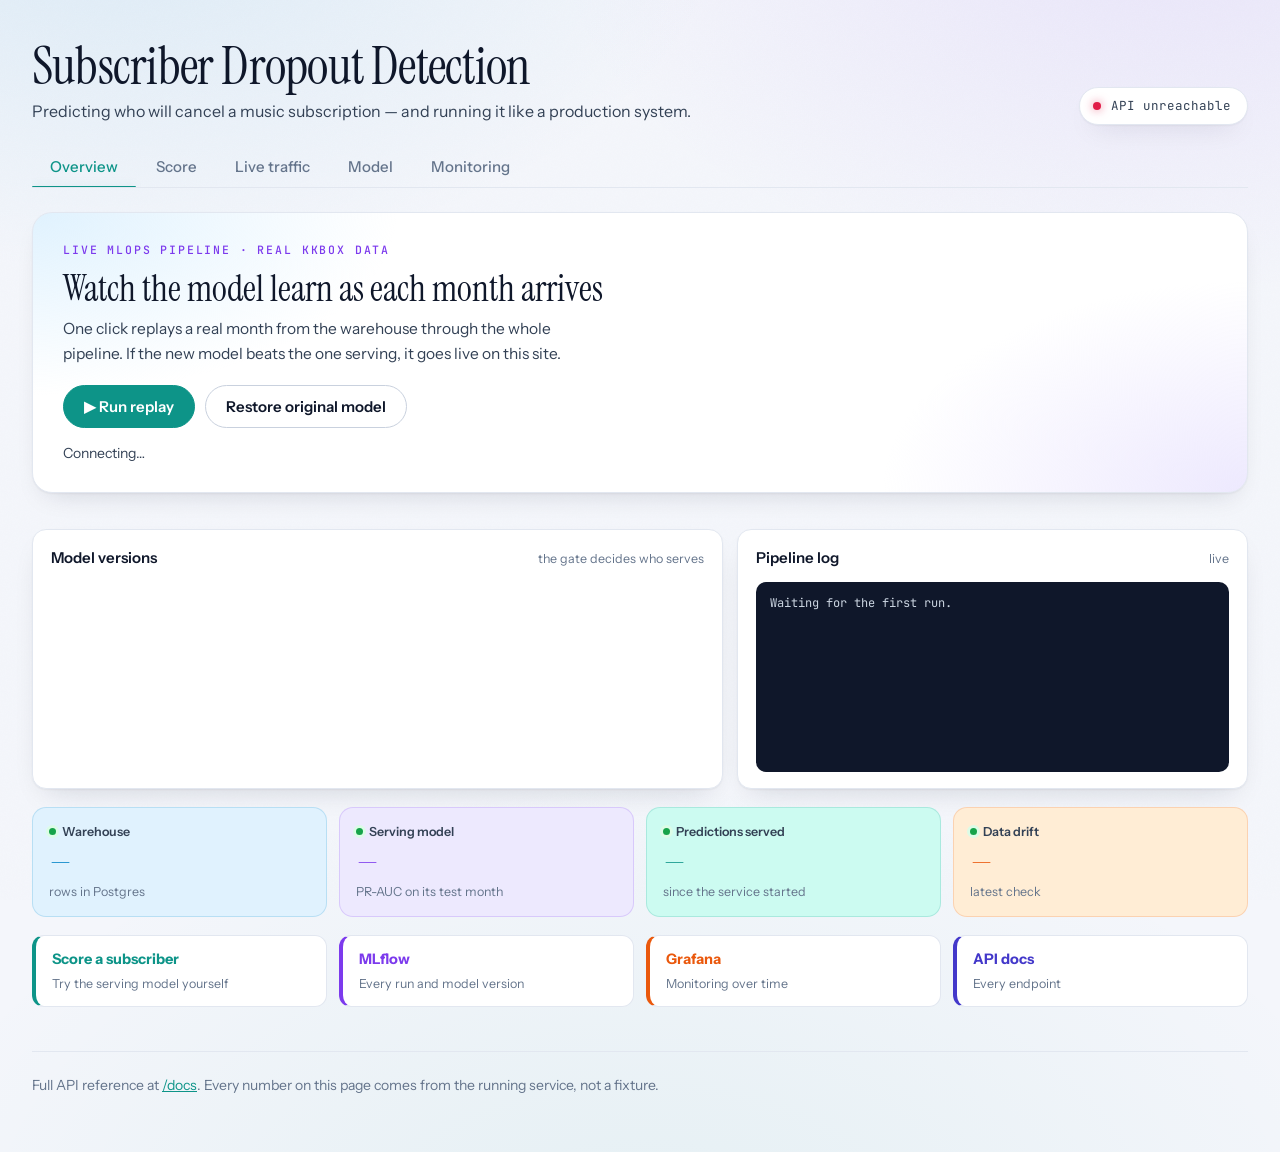
==== commit a6505233: "Live tab: one-click auto-play + animated pipeline diagram - Add GSAP CDN for smooth stage and connec" ====
--- a/src/api/static/index.html
+++ b/src/api/static/index.html
@@ -844,22 +844,24 @@
   .lv-months li.is-next em { color: var(--c-model); font-weight: 600; }
   .lv-months li.is-running { border: 2px solid var(--c-model); animation: lv-pulse 1.4s var(--ease-inout) infinite; }
 
-  /* Eight stages, in order. Each card's tone is its part of the system. */
+  /* Eight stages, in order, drawn as a connected pipeline. Each card's tone
+     is its part of the system; the connectors between them fill in as the
+     stage before them finishes, so the diagram reads as a live hand-off. */
   .lv-stages {
     list-style: none;
     margin: 0 0 18px;
     padding: 0;
-    display: grid;
-    grid-template-columns: repeat(8, minmax(0, 1fr));
-    gap: 10px;
-  }
-  @media (max-width: 1150px) { .lv-stages { grid-template-columns: repeat(4, minmax(0, 1fr)); } }
-  @media (max-width: 620px) { .lv-stages { grid-template-columns: repeat(2, minmax(0, 1fr)); } }
+    display: flex;
+    flex-wrap: wrap;
+    align-items: center;
+  }
   .lv-stage {
     position: relative;
     display: flex;
     flex-direction: column;
     gap: 6px;
+    flex: 1 1 0;
+    min-width: 120px;
     padding: 14px 12px 12px;
     border-radius: 14px;
     background: var(--surface);
@@ -867,6 +869,37 @@
     box-shadow: var(--panel-shadow);
     min-height: 150px;
     transition: background var(--dur-2), border-color var(--dur-2), opacity var(--dur-2);
+  }
+  .lv-connector {
+    flex: 0 0 22px;
+    align-self: center;
+    height: 3px;
+    margin: 0 -1px;
+    border-radius: 2px;
+    background: var(--line);
+    position: relative;
+    overflow: visible;
+    transition: background var(--dur-2);
+  }
+  .lv-connector.is-filled { background: var(--tone); }
+  .lv-connector .lv-connector-dot {
+    position: absolute;
+    top: 50%; left: 0;
+    width: 8px; height: 8px;
+    border-radius: 50%;
+    background: var(--tone);
+    transform: translate(-50%, -50%);
+    opacity: 0;
+    pointer-events: none;
+  }
+  @media (max-width: 1150px) {
+    .lv-stage { flex-basis: calc(25% - 16px); }
+    .lv-connector { flex-basis: 12px; }
+    .lv-connector:nth-of-type(8n) { flex-basis: 100%; height: 12px; }
+  }
+  @media (max-width: 620px) {
+    .lv-stage { flex-basis: calc(50% - 12px); }
+    .lv-connector:nth-of-type(4n) { flex-basis: 100%; height: 12px; }
   }
   .lv-stage-top { display: flex; align-items: center; justify-content: space-between; gap: 6px; }
   .lv-dot {
@@ -1055,7 +1088,7 @@
         <p class="lv-lede">One click replays a real month from the warehouse through the whole pipeline.
           If the new model beats the one serving, it goes live on this site.</p>
         <div class="lv-actions">
-          <button type="button" class="ov-btn ov-btn-primary lv-run" id="lvRun">▶ Run next month</button>
+          <button type="button" class="ov-btn ov-btn-primary lv-run" id="lvRun">▶ Run replay</button>
           <button type="button" class="ov-btn" id="lvReset">Restore original model</button>
         </div>
         <p class="lv-status" id="lvStatus">Connecting…</p>
@@ -1450,6 +1483,7 @@
 
 </div>
 
+<script src="https://cdn.jsdelivr.net/npm/gsap@3.12.5/dist/gsap.min.js"></script>
 <script>
   // Retuned for the model trained on real KKBox data. The previous values were
   // set against the simulator and had gone quietly wrong: "at-risk" scored
@@ -1964,10 +1998,14 @@
     train: "model", evaluate: "model", gate: "results", deploy: "serve",
   };
   const STAGE_MARK = { done: "✓", skipped: "–", rejected: "✕", failed: "!" };
+  // Last status seen per stage, so a transition animation fires once - not
+  // on every poll tick while a stage sits in the same status.
+  const lastStageStatus = {};
 
   let liveState = null;
   let originalReport = null;
   let livePoll = null;
+  let autoPlay = false; // true from the moment Run is clicked until Reset or the schedule is exhausted
 
   function renderMonths(state) {
     const host = $("lvMonths");
@@ -1987,28 +2025,81 @@
     });
   }
 
+  // Bigger, better hand-offs: a stage pops in as it starts, flashes and
+  // hands a pulse down the connector as it finishes, and shakes if the gate
+  // rejects it. Steady-state colouring stays plain CSS (the is-* classes);
+  // GSAP only drives the one-shot transition moment.
+  function animateStageStart(li) {
+    if (!window.gsap) return;
+    gsap.fromTo(li, { scale: .85, opacity: .6 }, { scale: 1, opacity: 1, duration: .4, ease: "back.out(2)" });
+  }
+  function animateStageDone(li) {
+    if (!window.gsap) return;
+    gsap.fromTo(li, { boxShadow: "0 0 0 0 var(--tint)" }, { boxShadow: "0 0 0 6px var(--tint)", duration: .3, yoyo: true, repeat: 1, ease: "power1.inOut" });
+  }
+  function animateStageFailed(li) {
+    if (!window.gsap) return;
+    gsap.fromTo(li, { x: -6 }, { x: 0, duration: .4, ease: "elastic.out(1, .3)" });
+  }
+  function animateConnector(connector) {
+    connector.classList.add("is-filled");
+    if (!window.gsap) return;
+    const dot = connector.querySelector(".lv-connector-dot");
+    if (!dot) return;
+    gsap.fromTo(dot, { left: "0%", opacity: 1 }, { left: "100%", opacity: 0, duration: .5, ease: "power1.inOut" });
+  }
+
   function renderStages(state) {
     const host = $("lvStages");
-    if (host.children.length !== state.stages.length) {
-      host.replaceChildren(...state.stages.map((_, i) => {
+    const wantChildren = state.stages.length * 2 - 1;
+    if (host.children.length !== wantChildren) {
+      const children = [];
+      state.stages.forEach((_, i) => {
+        if (i > 0) {
+          const connector = el("li", "lv-connector");
+          connector.appendChild(el("span", "lv-connector-dot"));
+          children.push(connector);
+        }
         const li = el("li", "lv-stage");
         const top = el("div", "lv-stage-top");
         top.append(el("span", "lv-dot", String(i + 1)), el("span", "lv-time", ""));
         li.append(top, el("h3", ""), el("div", "lv-detail", ""));
-        return li;
-      }));
+        children.push(li);
+      });
+      host.replaceChildren(...children);
     }
     state.stages.forEach((stage, i) => {
-      const li = host.children[i];
+      const li = host.children[i * 2];
+      const connector = i > 0 ? host.children[i * 2 - 1] : null;
       const tone = STAGE_TONE[stage.key] || "results";
       li.style.setProperty("--tone", `var(--c-${tone})`);
       li.style.setProperty("--tint", `var(--c-${tone}-soft)`);
+      if (connector) {
+        connector.style.setProperty("--tone", `var(--c-${STAGE_TONE[state.stages[i - 1].key] || "results"})`);
+        // A fresh month (or a Reset) puts this stage back to pending - the
+        // hand-off into it hasn't happened yet in this run, so the connector
+        // leading into it must not still show filled from a previous run.
+        if (stage.status === "pending") connector.classList.remove("is-filled");
+      }
       li.className = "lv-stage is-" + stage.status;
       li.querySelector(".lv-dot").textContent = STAGE_MARK[stage.status] || String(i + 1);
       li.querySelector(".lv-time").textContent = stage.seconds === null ? "" : stage.seconds + "s";
       li.querySelector("h3").textContent = stage.title;
       li.querySelector(".lv-detail").textContent =
         stage.detail || (stage.status === "pending" ? "waiting" : stage.status === "running" ? "working…" : "");
+
+      if (lastStageStatus[stage.key] !== stage.status) {
+        if (stage.status === "running") animateStageStart(li);
+        else if (stage.status === "done") animateStageDone(li);
+        else if (stage.status === "rejected" || stage.status === "failed") animateStageFailed(li);
+        // The connector marks a completed hand-off into this stage, not a
+        // verdict on it - fill it whenever the stage resolves at all (done,
+        // skipped, rejected or failed all mean data reached it), so a real
+        // gate rejection or a mid-pipeline failure doesn't leave the line in
+        // front of it looking like nothing ever arrived.
+        if (connector && stage.status !== "pending" && stage.status !== "running") animateConnector(connector);
+        lastStageStatus[stage.key] = stage.status;
+      }
     });
   }
 
@@ -2066,7 +2157,8 @@
     $("lvRun").disabled = state.running || finished;
     $("lvRun").textContent = state.running ? "Running…"
       : finished ? "Replay complete"
-      : `▶ Run ${state.months[state.next_step]}`;
+      : autoPlay ? `Advancing to ${state.months[state.next_step]}…`
+      : "▶ Run replay";
     $("lvReset").disabled = state.running || (!state.versions.length && !state.error);
 
     const status = $("lvStatus");
@@ -2076,6 +2168,12 @@
       status.textContent = state.error;
     } else if (state.running) {
       status.append("Replaying ", el("b", "", state.current), " — the pipeline is running. Watch the stages below.");
+    } else if (finished) {
+      if (serving) {
+        status.append("Replay complete — serving ", el("b", "", `v${serving.version}`), `, trained on ${serving.month}.`);
+      } else {
+        status.textContent = "Replay complete — all three months played.";
+      }
     } else if (serving) {
       status.append("Serving ", el("b", "", `v${serving.version}`),
         `, trained by the replay on ${serving.month}. Restore puts the tested model back.`);
@@ -2110,7 +2208,18 @@
     renderLive(state);
     // A run just finished: the served model may have changed, so refresh
     // the header and the tiles that describe it.
-    if (wasRunning && !state.running) refreshStatus();
+    if (wasRunning && !state.running) {
+      refreshStatus();
+      // One click plays the whole replay: chain straight into the next
+      // month instead of waiting for another click, until the schedule
+      // runs out or Reset cancels it.
+      if (autoPlay) {
+        // A real backend failure must stop the loop, not retry forever -
+        // state.error is surfaced to the user instead.
+        if (state.next_step >= state.total_steps || state.error) autoPlay = false;
+        else { liveAction("/live/run"); return; }
+      }
+    }
     scheduleLive();
   }
 
@@ -2127,18 +2236,24 @@
     try {
       const response = await fetch(path, { method: "POST" });
       const body = await response.json();
-      if (!response.ok) { setText("lvStatus", body.detail || "That didn't work."); return; }
+      if (!response.ok) {
+        autoPlay = false; // a stray 409 (busy/finished) should never leave the auto-play loop spinning
+        setText("lvStatus", body.detail || "That didn't work.");
+        return;
+      }
+      if (path === "/live/reset") Object.keys(lastStageStatus).forEach((k) => delete lastStageStatus[k]);
       renderLive(body);
       refreshStatus();
     } catch (err) {
+      autoPlay = false; // a dropped request mid-chain shouldn't leave a stale loop armed
       setText("lvStatus", `Could not reach the API: ${err.message}`);
     } finally {
       scheduleLive();
     }
   }
 
-  $("lvRun").addEventListener("click", () => liveAction("/live/run"));
-  $("lvReset").addEventListener("click", () => liveAction("/live/reset"));
+  $("lvRun").addEventListener("click", () => { autoPlay = true; liveAction("/live/run"); });
+  $("lvReset").addEventListener("click", () => { autoPlay = false; liveAction("/live/reset"); });
 
   async function refreshOverview() {
     try {
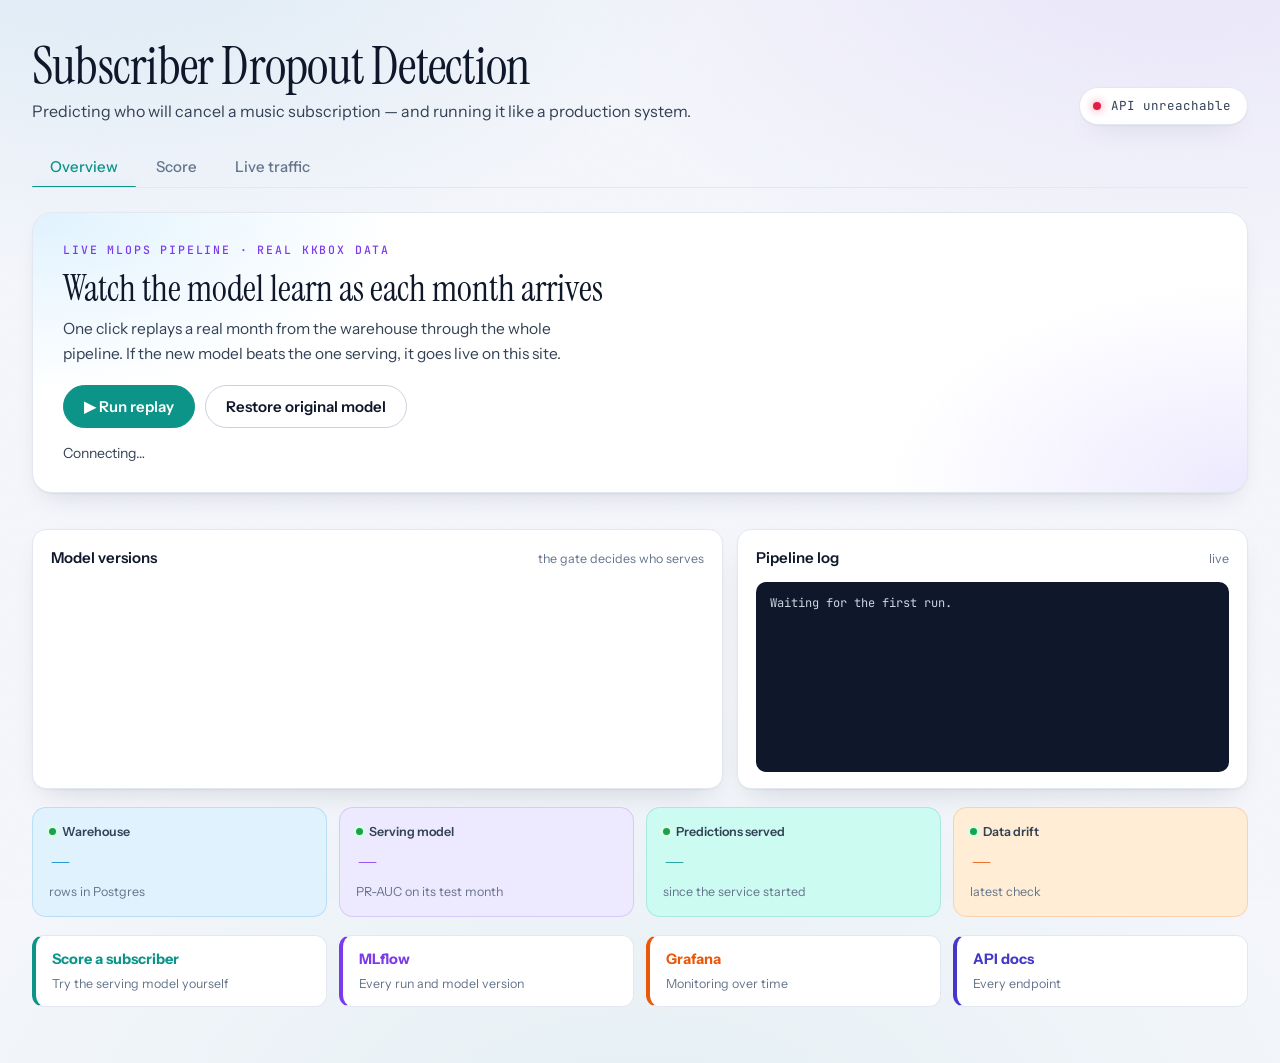
==== commit 79a69362: "Trim dashboard to 3 focused tabs, bigger pipeline diagram, pin compose project name - Remove Model a" ====
--- a/src/api/static/index.html
+++ b/src/api/static/index.html
@@ -670,63 +670,6 @@
   .track i { position: absolute; top: -6px; width: 2px; height: 22px; background: var(--accent); border-radius: 1px; }
   .track i::after { content: attr(data-l); position: absolute; top: -20px; left: 50%; transform: translateX(-50%); font-family: var(--font-mono); font-size: 11px; color: var(--muted); white-space: nowrap; }
 
-  /* ---------------------------- key/value ------------------------------ */
-
-  .kv { display: grid; grid-template-columns: minmax(150px, auto) 1fr; gap: 12px 22px; }
-  @media (max-width: 560px) { .kv { grid-template-columns: 1fr; gap: 4px 0; } }
-  .kv dt { font-size: 14px; color: var(--muted); }
-  .kv dd { margin: 0; font-family: var(--font-mono); font-size: 13px; color: var(--ink-soft); word-break: break-word; }
-  @media (max-width: 560px) { .kv dd { margin-bottom: 10px; } }
-
-  .chips { display: flex; flex-wrap: wrap; gap: 7px; }
-  .chip { font-family: var(--font-mono); font-size: 12px; background: var(--sunk); border: 1px solid var(--line); border-radius: var(--r-chip); padding: 4px 9px; color: var(--ink-soft); }
-
-  /* ------------------------------ drift -------------------------------- */
-
-  .row-actions { display: flex; gap: 10px; flex-wrap: wrap; margin-bottom: 18px; }
-  .ghost {
-    appearance: none;
-    background: var(--sunk);
-    border: 1px solid var(--line-firm);
-    border-radius: var(--r-input);
-    padding: 10px 16px;
-    font-family: var(--font-ui);
-    font-size: 14px;
-    font-weight: 500;
-    color: var(--ink-soft);
-    cursor: pointer;
-    transition: border-color var(--dur-1), color var(--dur-1);
-  }
-  .ghost:hover:not(:disabled) { border-color: var(--accent); color: var(--accent); }
-  .ghost:disabled { opacity: .55; cursor: default; }
-  .ghost:focus-visible { outline: 2px solid var(--accent); outline-offset: 2px; }
-
-  .method-line { font-family: var(--font-mono); font-size: 12px; color: var(--muted); background: var(--sunk); border: 1px solid var(--line); border-radius: var(--r-input); padding: 12px 15px; margin-bottom: 18px; line-height: 1.8; }
-  .finding { font-size: 16px; color: var(--ink-soft); border-left: 3px solid var(--accent); background: var(--accent-dim); border-radius: 0 var(--r-input) var(--r-input) 0; padding: 14px 17px; margin-bottom: 22px; }
-
-  .axis { position: relative; height: 22px; margin: 0 0 8px 190px; border-bottom: 1px solid var(--line); }
-  @media (max-width: 620px) { .axis { margin-left: 0; } }
-  .axis i { position: absolute; top: 0; bottom: 0; width: 1px; border-left: 1px dashed var(--line-firm); }
-  .axis i::after { content: attr(data-l); position: absolute; top: 1px; left: 5px; font-family: var(--font-mono); font-size: 10.5px; color: var(--muted); white-space: nowrap; }
-
-  .dumb { display: grid; grid-template-columns: 190px 1fr; gap: 5px 0; margin-bottom: 16px; }
-  @media (max-width: 620px) { .dumb { grid-template-columns: 1fr; } }
-  .dumb.pinned { padding-bottom: 16px; border-bottom: 1px solid var(--line); margin-bottom: 20px; }
-  .dumb-name { font-family: var(--font-mono); font-size: 13px; color: var(--ink-soft); padding-right: 12px; }
-  .dumb-sub { grid-column: 1 / -1; font-family: var(--font-mono); font-size: 11px; color: var(--muted); }
-  @media (min-width: 621px) { .dumb-sub { grid-column: 2; } }
-  .dumb-track { position: relative; height: 22px; }
-  .dumb-track .link { position: absolute; top: 10px; height: 2px; border-radius: 1px; }
-  .dumb-track .pt { position: absolute; top: 6px; width: 11px; height: 11px; border-radius: 50%; margin-left: -5.5px; transition: left var(--dur-3) var(--ease-out); }
-  .dumb-track .pt.from { background: var(--surface); border: 2px solid var(--line-firm); }
-  .dumb-track .pt.to.stable { background: var(--low); }
-  .dumb-track .pt.to.moderate { background: var(--medium); }
-  .dumb-track .pt.to.significant { background: var(--high); }
-
-  .progress { font-family: var(--font-mono); font-size: 13px; color: var(--muted); }
-
-  footer { margin-top: 44px; padding-top: 22px; border-top: 1px solid var(--line); font-size: 14px; color: var(--muted); }
-  footer a { color: var(--accent); }
 
   /* ----------------------------- overview ------------------------------ */
   /* Overview classes are prefixed ov- (shared tiles and buttons) and lv- (the
@@ -859,23 +802,23 @@
     position: relative;
     display: flex;
     flex-direction: column;
-    gap: 6px;
+    gap: 8px;
     flex: 1 1 0;
-    min-width: 120px;
-    padding: 14px 12px 12px;
-    border-radius: 14px;
+    min-width: 128px;
+    padding: 20px 16px 16px;
+    border-radius: 18px;
     background: var(--surface);
     border: 1px solid var(--line);
     box-shadow: var(--panel-shadow);
-    min-height: 150px;
+    min-height: 196px;
     transition: background var(--dur-2), border-color var(--dur-2), opacity var(--dur-2);
   }
   .lv-connector {
     flex: 0 0 22px;
     align-self: center;
-    height: 3px;
+    height: 5px;
     margin: 0 -1px;
-    border-radius: 2px;
+    border-radius: 3px;
     background: var(--line);
     position: relative;
     overflow: visible;
@@ -885,40 +828,41 @@
   .lv-connector .lv-connector-dot {
     position: absolute;
     top: 50%; left: 0;
-    width: 8px; height: 8px;
+    width: 13px; height: 13px;
     border-radius: 50%;
     background: var(--tone);
+    box-shadow: 0 0 0 4px var(--tint);
     transform: translate(-50%, -50%);
     opacity: 0;
     pointer-events: none;
   }
   @media (max-width: 1150px) {
-    .lv-stage { flex-basis: calc(25% - 16px); }
-    .lv-connector { flex-basis: 12px; }
-    .lv-connector:nth-of-type(8n) { flex-basis: 100%; height: 12px; }
+    .lv-stage { flex-basis: calc(25% - 18px); }
+    .lv-connector { flex-basis: 16px; }
+    .lv-connector:nth-of-type(8n) { flex-basis: 100%; height: 14px; }
   }
   @media (max-width: 620px) {
-    .lv-stage { flex-basis: calc(50% - 12px); }
-    .lv-connector:nth-of-type(4n) { flex-basis: 100%; height: 12px; }
+    .lv-stage { flex-basis: calc(50% - 14px); }
+    .lv-connector:nth-of-type(4n) { flex-basis: 100%; height: 14px; }
   }
   .lv-stage-top { display: flex; align-items: center; justify-content: space-between; gap: 6px; }
   .lv-dot {
     display: grid;
     place-items: center;
-    width: 28px; height: 28px;
+    width: 38px; height: 38px;
     border-radius: 50%;
     background: var(--sunk);
     color: var(--muted);
-    font-size: 13px;
+    font-size: 15px;
     font-weight: 700;
     flex: none;
     transition: background var(--dur-2), color var(--dur-2);
   }
-  .lv-time { font-family: var(--font-mono); font-size: 11.5px; color: var(--muted); }
-  .lv-stage h3 { margin: 2px 0 0; font-size: 14.5px; color: var(--ink); line-height: 1.25; }
-  .lv-detail { font-size: 12.5px; color: var(--ink-soft); line-height: 1.4; }
+  .lv-time { font-family: var(--font-mono); font-size: 12.5px; color: var(--muted); }
+  .lv-stage h3 { margin: 4px 0 0; font-size: 17px; color: var(--ink); line-height: 1.28; }
+  .lv-detail { font-size: 13.5px; color: var(--ink-soft); line-height: 1.48; }
   .lv-stage.is-pending { opacity: .55; }
-  .lv-stage.is-running { border: 2px solid var(--tone); background: var(--tint); opacity: 1; }
+  .lv-stage.is-running { border: 2px solid var(--tone); background: var(--tint); opacity: 1; box-shadow: 0 0 0 5px var(--tint), var(--panel-shadow); }
   .lv-stage.is-running .lv-dot { background: var(--tone); color: #FFFFFF; animation: lv-pulse 1.1s var(--ease-inout) infinite; }
   .lv-stage.is-done { background: var(--tint); border-color: color-mix(in srgb, var(--tone) 30%, transparent); }
   .lv-stage.is-done .lv-dot { background: var(--tone); color: #FFFFFF; }
@@ -1069,8 +1013,6 @@
     <button type="button" class="tab is-active" data-view="overview">Overview</button>
     <button type="button" class="tab" data-view="score">Score</button>
     <button type="button" class="tab" data-view="live">Live traffic</button>
-    <button type="button" class="tab" data-view="model">Model</button>
-    <button type="button" class="tab" data-view="monitoring">Monitoring</button>
     <span class="tab-ink" aria-hidden="true"></span>
   </nav>
 
@@ -1400,87 +1342,6 @@
     </div>
   </section>
 
-  <!-- =========================== MODEL =========================== -->
-  <section class="view" data-view="model">
-    <!-- Paired, because both are key-value lists with a short right-hand
-         column. Stacked full width they left most of the card empty. -->
-    <div class="two-col">
-      <div class="panel">
-        <p class="panel-title">Provenance</p>
-        <p class="panel-sub">Which artifact is answering requests, and where it came from.</p>
-        <dl class="kv" id="modelKv"></dl>
-      </div>
-
-      <div class="panel">
-        <p class="panel-title">Library versions</p>
-        <p class="panel-sub">Pinned at training time — a mismatch here is how artifacts silently break.</p>
-        <dl class="kv" id="modelLibs"></dl>
-        <div class="method" id="modelLibsNote"></div>
-      </div>
-    </div>
-
-    <div class="panel" style="margin-top:22px">
-      <p class="panel-title">Required inputs</p>
-      <p class="panel-sub">Every column the pipeline expects on a request.</p>
-      <div class="chips" id="modelCols"></div>
-    </div>
-
-    <div class="panel" style="margin-top:22px">
-      <p class="panel-title">Reading the drivers</p>
-      <p class="panel-sub">Two things about this model surprise people. Both are real.</p>
-      <dl class="kv">
-        <dt>Auto-renew reads backwards</dt>
-        <dd>
-          Enabling it raises predicted risk sharply — 0.0024 to 0.6037 on an otherwise
-          identical subscriber. On KKBox's data an active auto-renew accompanies the
-          short prepaid plans that churn most, so the model learned the association the
-          data actually contains rather than the one intuition expects.
-        </dd>
-        <dt>Two inputs do nothing</dt>
-        <dd>
-          support_tickets_last_90d and payment_failures_last_6m move the prediction by
-          exactly zero across their whole range. KKBox publishes no customer-service data
-          and records a transaction only when money moved, so both columns are constant in
-          training. They are kept on the form because the request schema requires them.
-        </dd>
-      </dl>
-    </div>
-
-  </section>
-
-  <!-- ========================= MONITORING ========================= -->
-  <section class="view" data-view="monitoring">
-    <div class="panel">
-      <p class="panel-title">Champion vs challenger</p>
-      <p class="panel-sub">Shadow scoring runs both models on live traffic and serves only the champion.</p>
-      <div id="shadowBody"><div class="empty">Loading…</div></div>
-    </div>
-
-    <div class="panel" style="margin-top:22px">
-      <p class="panel-title">Drift detector response</p>
-      <p class="panel-sub">
-        We move two features by a known amount and watch which ones the detector ranks.
-        This is an instrument test, not a health readout — the point is whether the
-        detector responds to a change we control.
-      </p>
-
-      <div class="method-line">
-        baseline &nbsp;· 400 rows jittered from the three presets<br>
-        disengaged · the same rows, sessions cut to near zero, last-active +45 days
-      </div>
-
-      <div class="row-actions">
-        <button type="button" class="ghost" id="driftRun">Run the comparison</button>
-      </div>
-      <div id="driftBody"><div class="empty">Not run yet.</div></div>
-    </div>
-  </section>
-
-  <footer>
-    Full API reference at <a href="/docs">/docs</a>. Every number on this page comes from
-    the running service, not a fixture.
-  </footer>
-
 </div>
 
 <script src="https://cdn.jsdelivr.net/npm/gsap@3.12.5/dist/gsap.min.js"></script>
@@ -1560,7 +1421,7 @@
     ink.style.transform = `translateX(${active.offsetLeft}px)`;
   }
 
-  const VIEWS = ["overview", "score", "live", "model", "monitoring"];
+  const VIEWS = ["overview", "score", "live"];
 
   function showView(name) {
     if (!VIEWS.includes(name)) name = "overview";
@@ -1594,14 +1455,6 @@
       liveTimer = setInterval(refreshMetrics, 5000);
     }
     if (name === "overview") refreshOverview();
-    if (name === "model") refreshModel();
-    if (name === "monitoring") {
-      refreshShadow();
-      // The comparison is the whole point of this view, so run it on arrival
-      // rather than leaving the tab empty behind a button. Once only: it is
-      // 800 predictions, and re-running on every tab switch would be rude.
-      if (!driftHasRun) { driftHasRun = true; runDrift(); }
-    }
   }
 
   /* ------------------------------- form -------------------------------- */
@@ -2025,28 +1878,58 @@
     });
   }
 
-  // Bigger, better hand-offs: a stage pops in as it starts, flashes and
-  // hands a pulse down the connector as it finishes, and shakes if the gate
-  // rejects it. Steady-state colouring stays plain CSS (the is-* classes);
-  // GSAP only drives the one-shot transition moment.
+  // Bigger, better hand-offs: a stage pops in hard as it starts, keeps
+  // breathing gently while it works, flashes big and hands a pulse down the
+  // connector as it finishes, and shakes if the gate rejects it. Steady-state
+  // colouring stays plain CSS (the is-* classes); GSAP drives every
+  // transition moment plus the one continuous loop while running.
+  const breathingTweens = new WeakMap();
+
+  function stopBreathing(li) {
+    const tween = breathingTweens.get(li);
+    if (tween) { tween.kill(); breathingTweens.delete(li); }
+  }
   function animateStageStart(li) {
     if (!window.gsap) return;
-    gsap.fromTo(li, { scale: .85, opacity: .6 }, { scale: 1, opacity: 1, duration: .4, ease: "back.out(2)" });
+    stopBreathing(li);
+    gsap.killTweensOf(li);
+    gsap.fromTo(li, { scale: .78, opacity: .5, rotate: -1.5 },
+      { scale: 1, opacity: 1, rotate: 0, duration: .55, ease: "back.out(3)" });
+    // A slow, continuous breathe so the running card stays visibly alive
+    // rather than just sitting still behind its highlighted border.
+    const tween = gsap.to(li, {
+      scale: 1.035, duration: .9, ease: "sine.inOut", yoyo: true, repeat: -1, delay: .55,
+    });
+    breathingTweens.set(li, tween);
   }
   function animateStageDone(li) {
     if (!window.gsap) return;
-    gsap.fromTo(li, { boxShadow: "0 0 0 0 var(--tint)" }, { boxShadow: "0 0 0 6px var(--tint)", duration: .3, yoyo: true, repeat: 1, ease: "power1.inOut" });
+    stopBreathing(li);
+    gsap.killTweensOf(li);
+    const tl = gsap.timeline();
+    tl.set(li, { scale: 1 })
+      .to(li, { scale: 1.09, duration: .18, ease: "power2.out" })
+      .to(li, { scale: 1, duration: .3, ease: "elastic.out(1, .45)" })
+      .fromTo(li,
+        { boxShadow: "0 0 0 0 var(--tint)" },
+        { boxShadow: "0 0 0 14px var(--tint)", duration: .4, yoyo: true, repeat: 1, ease: "power1.inOut" },
+        "<");
   }
   function animateStageFailed(li) {
     if (!window.gsap) return;
-    gsap.fromTo(li, { x: -6 }, { x: 0, duration: .4, ease: "elastic.out(1, .3)" });
+    stopBreathing(li);
+    gsap.killTweensOf(li);
+    gsap.fromTo(li, { x: -12 }, { x: 0, duration: .55, ease: "elastic.out(1.2, .25)" });
   }
   function animateConnector(connector) {
     connector.classList.add("is-filled");
     if (!window.gsap) return;
     const dot = connector.querySelector(".lv-connector-dot");
     if (!dot) return;
-    gsap.fromTo(dot, { left: "0%", opacity: 1 }, { left: "100%", opacity: 0, duration: .5, ease: "power1.inOut" });
+    gsap.killTweensOf(dot);
+    const tl = gsap.timeline();
+    tl.fromTo(dot, { left: "0%", opacity: 1, scale: .6 }, { scale: 1.6, duration: .18, ease: "power1.out" })
+      .to(dot, { left: "100%", scale: .6, opacity: 0, duration: .5, ease: "power1.in" }, "<0.02");
   }
 
   function renderStages(state) {
@@ -2089,6 +1972,11 @@
         stage.detail || (stage.status === "pending" ? "waiting" : stage.status === "running" ? "working…" : "");
 
       if (lastStageStatus[stage.key] !== stage.status) {
+        // Leaving "running" (including straight to "skipped", e.g. a drift
+        // check with no champion to compare against yet) must always stop
+        // the continuous breathing loop - only done/rejected/failed restart
+        // it themselves via their own animation, so skipped needs it here.
+        stopBreathing(li);
         if (stage.status === "running") animateStageStart(li);
         else if (stage.status === "done") animateStageDone(li);
         else if (stage.status === "rejected" || stage.status === "failed") animateStageFailed(li);
@@ -2453,309 +2341,11 @@
     }
   }
 
-  /* -------------------------------- model ------------------------------ */
-
-  async function refreshModel() {
-    let meta;
-    try {
-      meta = await fetch("/model-info").then((r) => r.json());
-    } catch (err) {
-      return;
-    }
-
-    const rows = [
-      ["Model", meta.model_name],
-      ["Trained at", meta.trained_at || "unknown"],
-      ["Decision threshold", meta.decision_threshold],
-      ["Loaded from", meta.served_from === "registry"
-        ? "the MLflow registry (@champion)"
-        : "the promoted model's file, mounted into the container"],
-      ["Registry version", meta.registry_version
-        ? meta.registry_version
-        : "not queried: this process loads the promoted file directly"],
-    ];
-    const kv = $("modelKv");
-    kv.replaceChildren();
-    rows.forEach(([k, v]) => {
-      const dt = document.createElement("dt");
-      dt.textContent = k;
-      const dd = document.createElement("dd");
-      dd.textContent = String(v);
-      kv.append(dt, dd);
-    });
-
-    const cols = $("modelCols");
-    cols.replaceChildren();
-    (meta.required_input_columns || []).forEach((c) => {
-      const chip = document.createElement("span");
-      chip.className = "chip";
-      chip.textContent = c;
-      cols.appendChild(chip);
-    });
-
-    const libs = $("modelLibs");
-    libs.replaceChildren();
-    const versions = Object.entries(meta.library_versions || {});
-    versions.forEach(([k, v]) => {
-      const dt = document.createElement("dt");
-      dt.textContent = k;
-      const dd = document.createElement("dd");
-      dd.textContent = v;
-      libs.append(dt, dd);
-    });
-    // The endpoint returns {} for an artifact trained before versions were
-    // recorded. An empty card looked like a rendering failure; this says which
-    // it is, because the two need different fixes.
-    $("modelLibsNote").textContent = versions.length
-      ? ""
-      : "This artifact recorded no library versions at training time.";
-  }
-
-  /* ------------------------------- shadow ------------------------------ */
-
-  async function refreshShadow() {
-    const host = $("shadowBody");
-    let s;
-    try {
-      s = await fetch("/monitoring/shadow").then((r) => r.json());
-    } catch (err) {
-      host.replaceChildren(el("div", "empty", "Could not load shadow report."));
-      return;
-    }
-
-    host.replaceChildren();
-
-    if (!s.enabled || !s.active) {
-      // An idle comparison is still a state worth reporting: which alias is
-      // live, and what shadow scoring would do if a challenger appeared.
-      const idle = document.createElement("div");
-      idle.className = "tiles";
-      [["Champion", s.champion_version ? "@champion v" + s.champion_version : "@champion",
-        "serving every request"],
-       ["Challenger", "none", "@challenger unset or equal"],
-       ["Comparisons", String(s.compared_total || 0), "since the service started"],
-       ["Promotion gate", "PR-AUC", "with margin, never ROC-AUC"]].forEach(([l, v, sub]) => {
-        const t = document.createElement("div");
-        t.className = "tile";
-        t.append(el("span", "tile-l", l), el("span", "tile-v", v), el("span", "tile-s", sub));
-        idle.appendChild(t);
-      });
-      host.appendChild(idle);
-      const why = el("div", "method",
-        s.detail || "Shadow scoring stays idle while @challenger is unset.");
-      why.style.marginTop = "16px";
-      host.appendChild(why);
-      return;
-    }
-
-    const tiles = document.createElement("div");
-    tiles.className = "tiles";
-    const add = (label, value, sub) => {
-      const t = document.createElement("div");
-      t.className = "tile";
-      t.append(
-        el("span", "tile-l", label),
-        el("span", "tile-v", value),
-        el("span", "tile-s", sub)
-      );
-      tiles.appendChild(t);
-    };
-
-    add("Agreement", s.agreement_rate === null ? "—" : pct(s.agreement_rate),
-        `${s.compared_total} comparisons`);
-    add("Outreach delta", s.flagged_rate_delta === null ? "—" : signed(s.flagged_rate_delta, 4),
-        "challenger minus champion");
-    add("Divergence", s.mean_absolute_divergence === null ? "—" : s.mean_absolute_divergence.toFixed(4),
-        "mean absolute");
-    add("Errors", String(s.errors_total), "challenger failures");
-
-    host.appendChild(tiles);
-
-    const note = el("div", "gauge-note",
-      s.sufficient_evidence
-        ? `champion ${s.champion_version || "?"} vs challenger ${s.challenger_version || "?"}`
-        : `not enough evidence yet — ${s.compared_total} of ${s.required} comparisons`);
-    note.style.textAlign = "left";
-    host.appendChild(note);
-  }
-
   function el(tag, cls, text) {
     const node = document.createElement(tag);
     if (cls) node.className = cls;
     if (text !== undefined) node.textContent = text;
     return node;
-  }
-
-  /* -------------------------------- drift ------------------------------ */
-
-  // Drift needs a population, and a browser has none — so build one by
-  // jittering the presets. The shifted variant deliberately pushes the two
-  // features churn is most sensitive to, which is what makes PSI move.
-  function sampleSubscribers(count, shifted) {
-    const base = [PRESETS.healthy, PRESETS.borderline, PRESETS.at_risk];
-    const out = [];
-    for (let i = 0; i < count; i += 1) {
-      const seed = { ...base[i % base.length] };
-      const jitter = (v, spread) => Math.max(0, v + (Math.random() - 0.5) * spread);
-
-      seed.tenure_days = Math.round(jitter(seed.tenure_days, 120));
-      seed.monthly_fee = Number(jitter(seed.monthly_fee, 6).toFixed(2));
-      // Cut to near zero, not merely reduced. The baseline cohort averages
-      // ~11.3 sessions against a training mean of 4.28, so a milder cut lands
-      // *on* the training mean and PSI barely moves - measured: x0.35 shifted
-      // PSI by only 0.22, while x0.05 shifts it by 1.89.
-      seed.avg_session_count_last_30d = Number(
-        jitter(shifted ? seed.avg_session_count_last_30d * 0.05 : seed.avg_session_count_last_30d, 6).toFixed(1)
-      );
-      // Clamped to tenure: the request schema rejects anyone inactive for
-      // longer than they have existed, and jittering both independently
-      // produces exactly that often enough to fail the whole batch.
-      seed.last_activity_days_ago = Math.min(
-        seed.tenure_days,
-        Math.round(jitter(shifted ? seed.last_activity_days_ago + 45 : seed.last_activity_days_ago, 10))
-      );
-      seed.support_tickets_last_90d = Math.round(jitter(seed.support_tickets_last_90d, 2));
-      seed.payment_failures_last_6m = Math.round(jitter(seed.payment_failures_last_6m, 2));
-      seed.discounts_used_last_6m = Math.round(jitter(seed.discounts_used_last_6m, 2));
-      out.push(seed);
-    }
-    return out;
-  }
-
-  async function postDrift(shifted) {
-    const response = await fetch("/monitoring/drift", {
-      method: "POST",
-      headers: { "Content-Type": "application/json" },
-      body: JSON.stringify({ subscribers: sampleSubscribers(400, shifted) }),
-    });
-    const data = await response.json();
-    if (!response.ok) throw new Error(data.detail || "Drift check failed.");
-    return data;
-  }
-
-  // Both cohorts in one action. Either one alone reports "significant" on
-  // nearly every feature - a 400-row synthetic cohort is far from 6.77M real
-  // subscribers however it is jittered - so a single run tells you nothing.
-  // The comparison does: only the features we actually moved should climb.
-  let driftHasRun = false;
-
-  async function runDrift() {
-    const host = $("driftBody");
-    const button = $("driftRun");
-    button.disabled = true;
-
-    try {
-      host.replaceChildren(el("div", "progress", "Scoring cohort 1 of 2…"));
-      const base = await postDrift(false);
-      host.replaceChildren(el("div", "progress", "Scoring cohort 2 of 2…"));
-      const shifted = await postDrift(true);
-      renderDriftComparison(base, shifted);
-    } catch (err) {
-      host.replaceChildren(el("div", "empty", err.message));
-    } finally {
-      button.disabled = false;
-    }
-  }
-
-  // PSI spans two orders of magnitude here, so a linear axis pins everything
-  // at the right-hand edge - which is exactly what the previous bar chart did.
-  const PSI_MIN = 0.01, PSI_MAX = 20;
-  function psiPos(value) {
-    const v = Math.max(PSI_MIN, Math.min(PSI_MAX, value || PSI_MIN));
-    const lo = Math.log10(PSI_MIN), hi = Math.log10(PSI_MAX);
-    return ((Math.log10(v) - lo) / (hi - lo)) * 100;
-  }
-
-  function driftRow(name, from, to, verdict, caption, pinned) {
-    const row = el("div", "dumb" + (pinned ? " pinned" : ""));
-    row.appendChild(el("div", "dumb-name", name));
-
-    const track = el("div", "dumb-track");
-    const a = psiPos(from), b = psiPos(to);
-    const link = el("span", "link");
-    link.style.left = Math.min(a, b) + "%";
-    link.style.width = Math.abs(b - a) + "%";
-    link.style.background = b > a ? "var(--high)" : "var(--line-firm)";
-
-    const p1 = el("span", "pt from");
-    p1.style.left = a + "%";
-    const p2 = el("span", "pt to " + verdict);
-    p2.style.left = b + "%";
-
-    track.append(link, p1, p2);
-    row.appendChild(track);
-    if (caption) row.appendChild(el("div", "dumb-sub", caption));
-    return row;
-  }
-
-  function renderDriftComparison(base, shifted) {
-    const host = $("driftBody");
-    host.replaceChildren();
-
-    const baseBy = Object.fromEntries(base.features.map((f) => [f.feature, f]));
-    const rows = shifted.features
-      .map((f) => ({ now: f, was: baseBy[f.feature] }))
-      .filter((r) => r.was)
-      .map((r) => ({ ...r, delta: r.now.psi - r.was.psi }))
-      .sort((x, y) => Math.abs(y.delta) - Math.abs(x.delta));
-
-    // The headline sentence, computed rather than written: rank position is
-    // meaningful because the API returns features sorted by PSI descending.
-    if (rows.length) {
-      const top = rows[0];
-      const wasRank = base.features.findIndex((f) => f.feature === top.now.feature) + 1;
-      const nowRank = shifted.features.findIndex((f) => f.feature === top.now.feature) + 1;
-      const quiet = rows.filter((r) => Math.abs(r.delta) < 0.5).length;
-      const movers = rows.filter((r) => Math.abs(r.delta) >= 0.5)
-        .map((r) => r.now.feature).join(" and ");
-      host.appendChild(el("div", "finding",
-        `The detector ranked ${movers || "nothing"} highest. ` +
-        `${top.now.feature} went from rank ${wasRank} to rank ${nowRank}, ` +
-        `PSI ${top.was.psi.toFixed(2)} → ${top.now.psi.toFixed(2)}. ` +
-        `The other ${quiet} features moved less than 0.5 — which is the result: ` +
-        `it flagged what we moved, and only that.`));
-    }
-
-    const axis = el("div", "axis");
-    [["moderate", shifted.thresholds.moderate], ["significant", shifted.thresholds.significant]]
-      .forEach(([label, value]) => {
-        const mark = el("i");
-        mark.style.left = psiPos(value) + "%";
-        mark.dataset.l = `${label} ${value}`;
-        axis.appendChild(mark);
-      });
-    host.appendChild(axis);
-
-    // The model's own output first - whether the shift changes what the model
-    // predicts is the only business-relevant question here.
-    if (base.prediction && shifted.prediction) {
-      host.appendChild(driftRow(
-        "dropout_probability",
-        base.prediction.psi, shifted.prediction.psi, shifted.prediction.verdict,
-        `training ${fmt(base.prediction.reference_mean)} → baseline ` +
-        `${fmt(base.prediction.live_mean)} → shifted ${fmt(shifted.prediction.live_mean)}`,
-        true));
-    }
-
-    rows.forEach((r) => {
-      // Discrete features carry no means - only unseen categories.
-      const caption = r.now.reference_mean === null
-        ? "categories only"
-        : `training ${fmt(r.now.reference_mean)} → baseline ${fmt(r.was.live_mean)} → ` +
-          `shifted ${fmt(r.now.live_mean)}`;
-      host.appendChild(driftRow(r.now.feature, r.was.psi, r.now.psi, r.now.verdict, caption));
-    });
-
-    host.appendChild(el("div", "method",
-      "Absolute PSI against 6.77M real subscribers is high for any 400-row synthetic " +
-      "cohort, so both runs sit right of both thresholds. The comparison, not the level, " +
-      "is the result."));
-  }
-
-  function fmt(value) {
-    if (value === null || value === undefined) return "—";
-    const n = Number(value);
-    return Math.abs(n) < 1 ? n.toFixed(3) : n.toFixed(1);
   }
 
   /* -------------------------------- wiring ----------------------------- */
@@ -2787,8 +2377,6 @@
     clearImpacts();
     $("result").classList.add("stale");
   });
-  $("driftRun").addEventListener("click", runDrift);
-
   applyPreset("at_risk");
   syncSliders();
 
